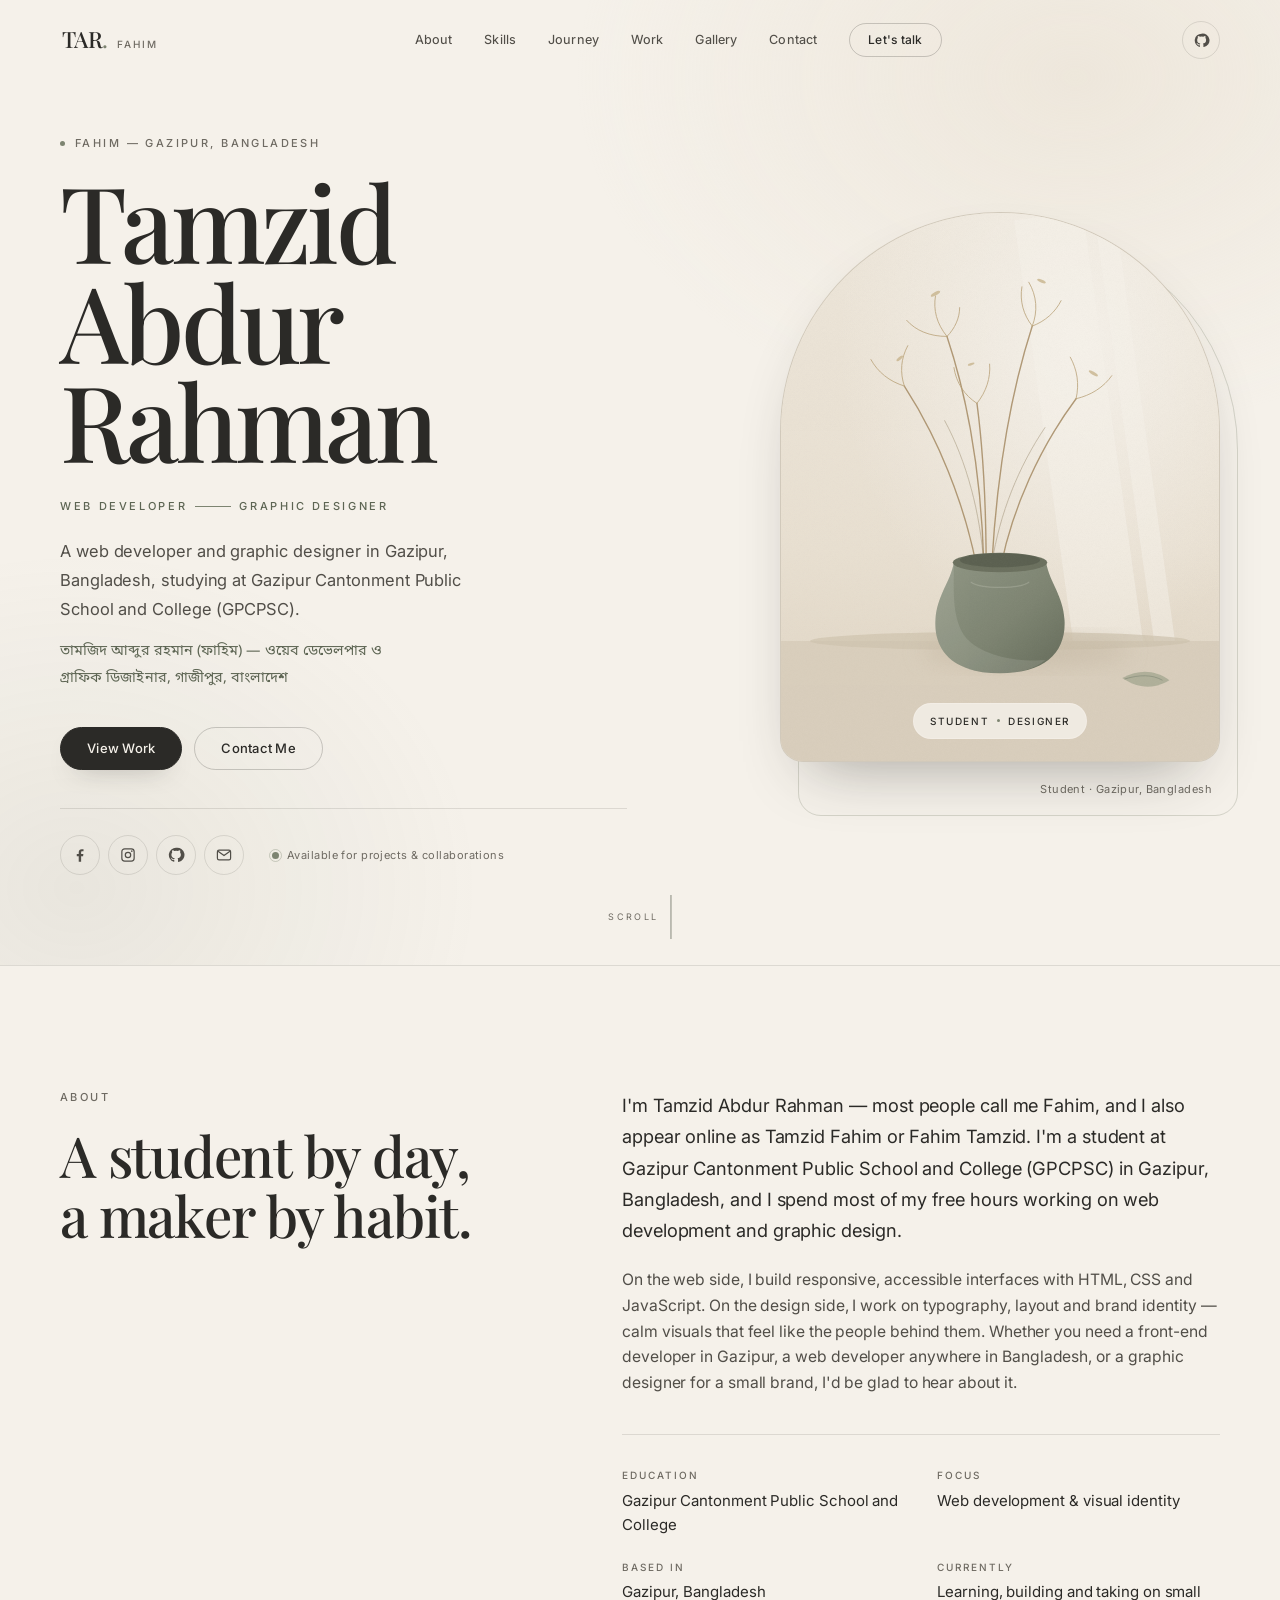
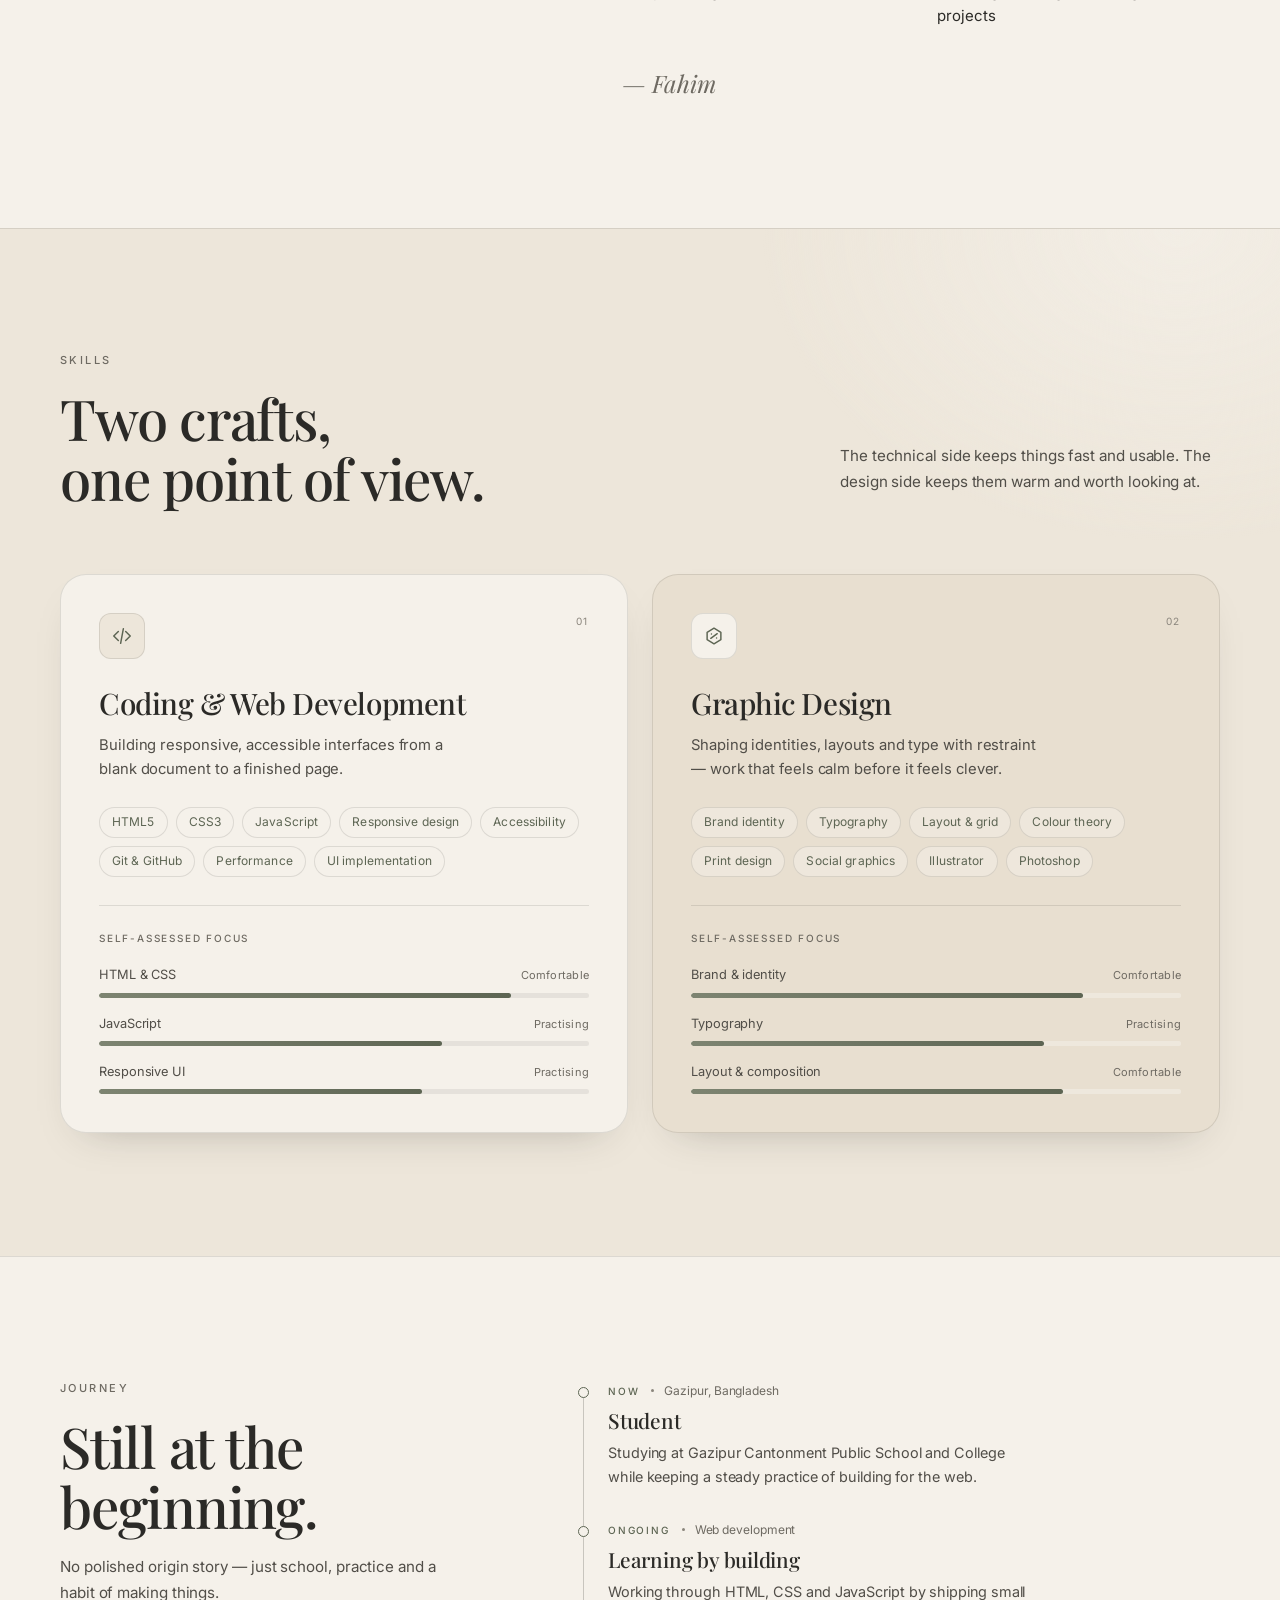
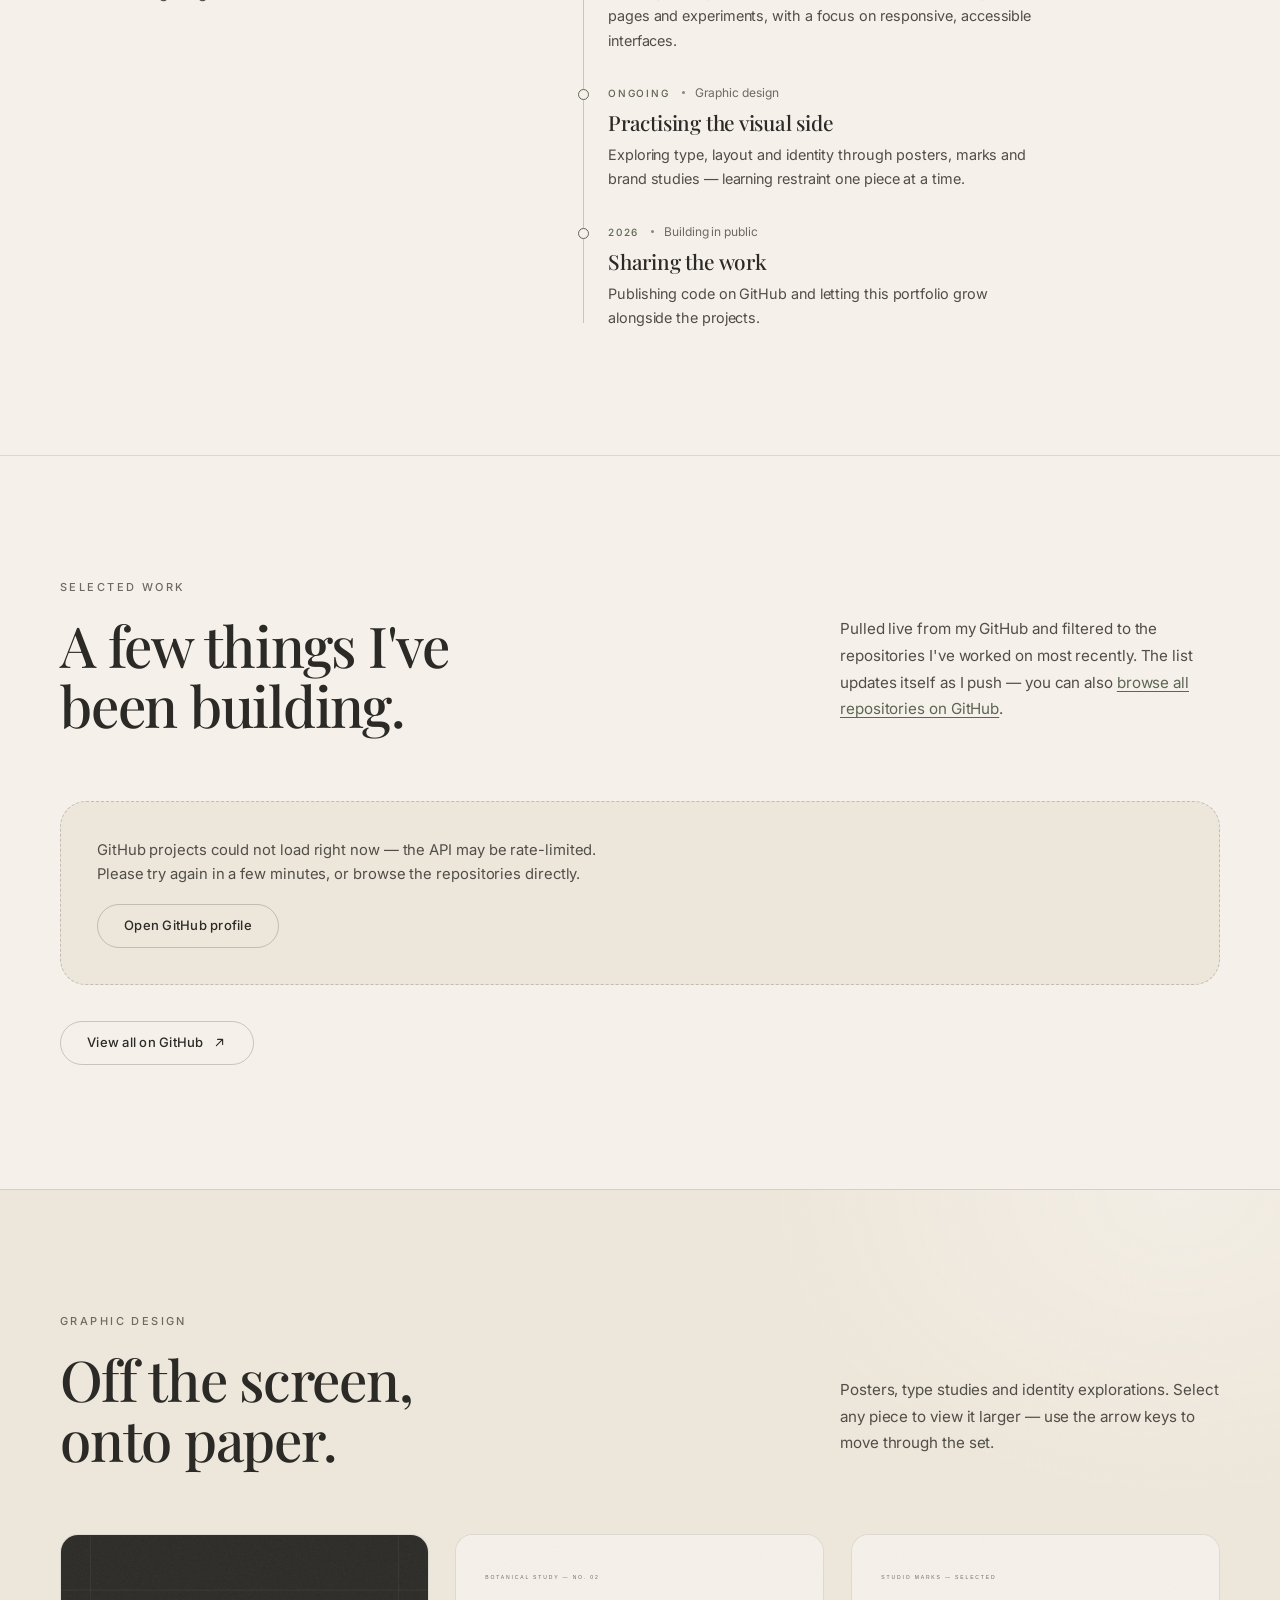
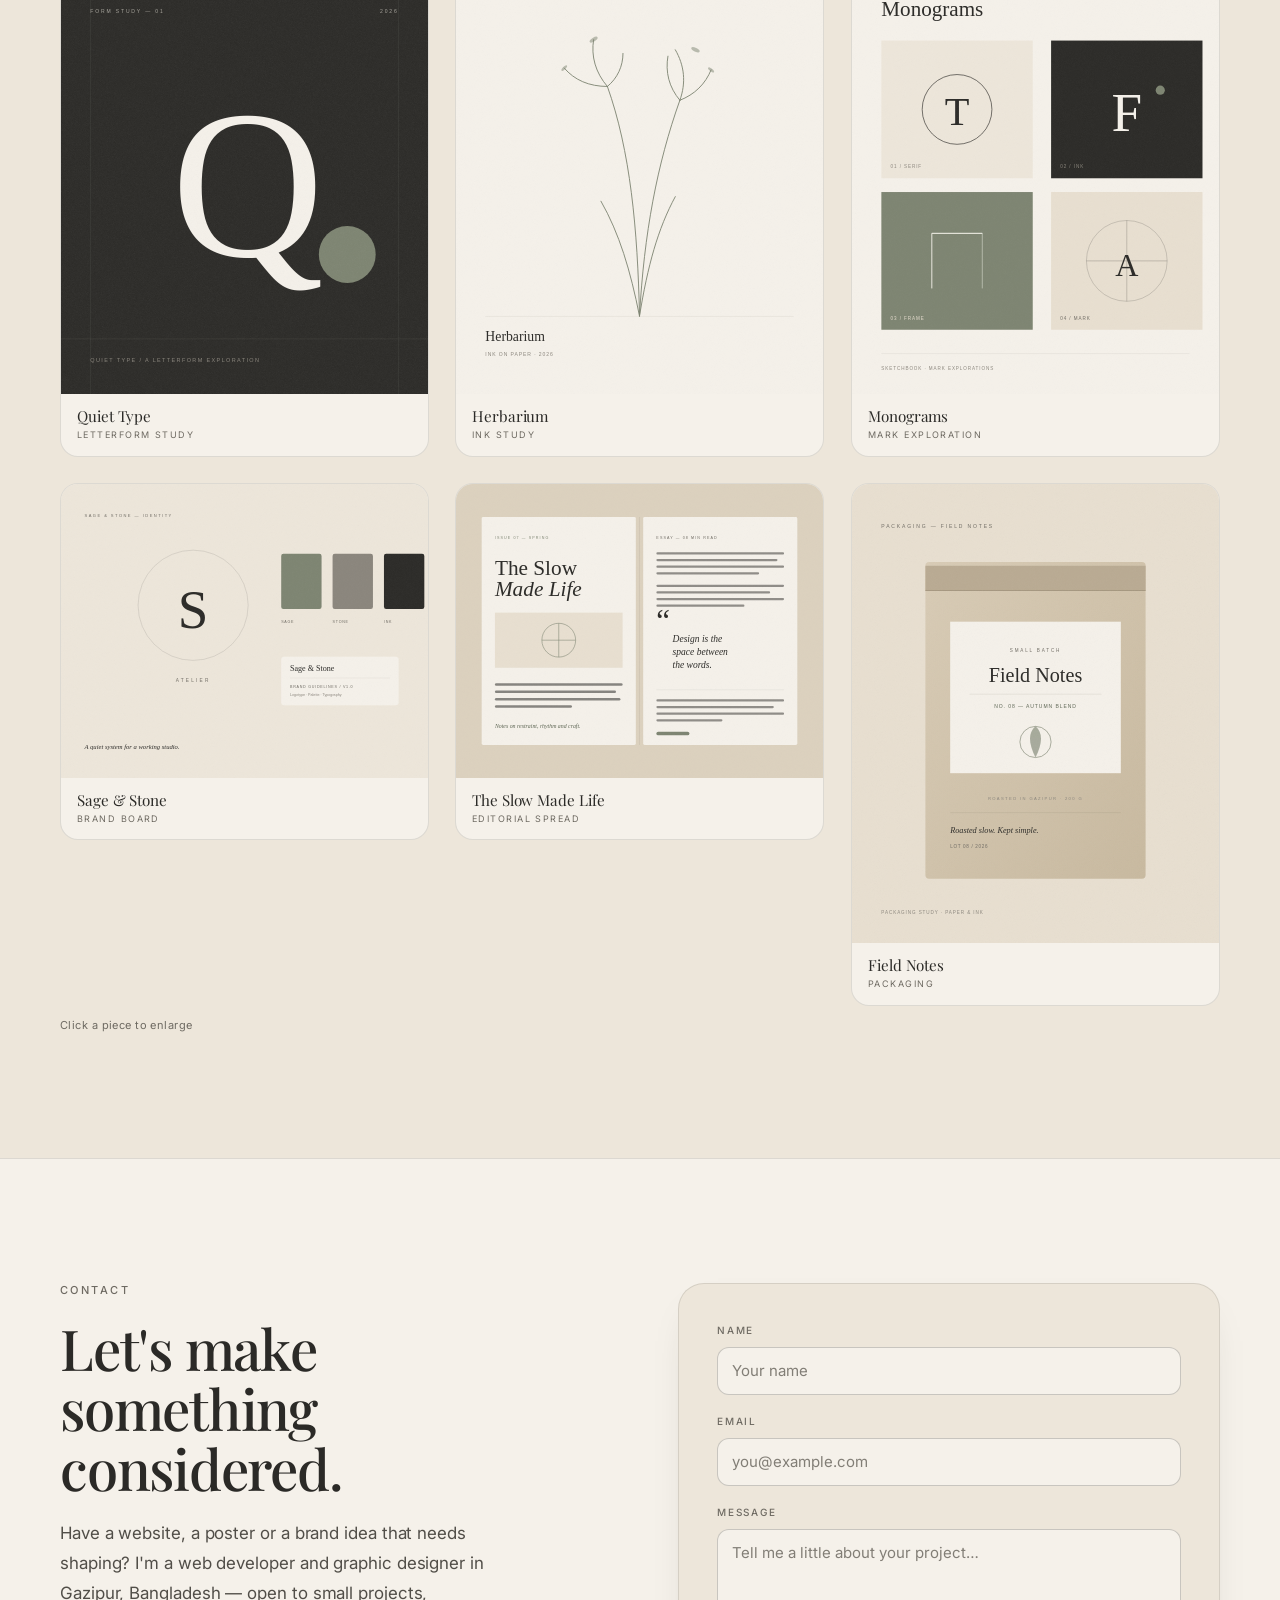
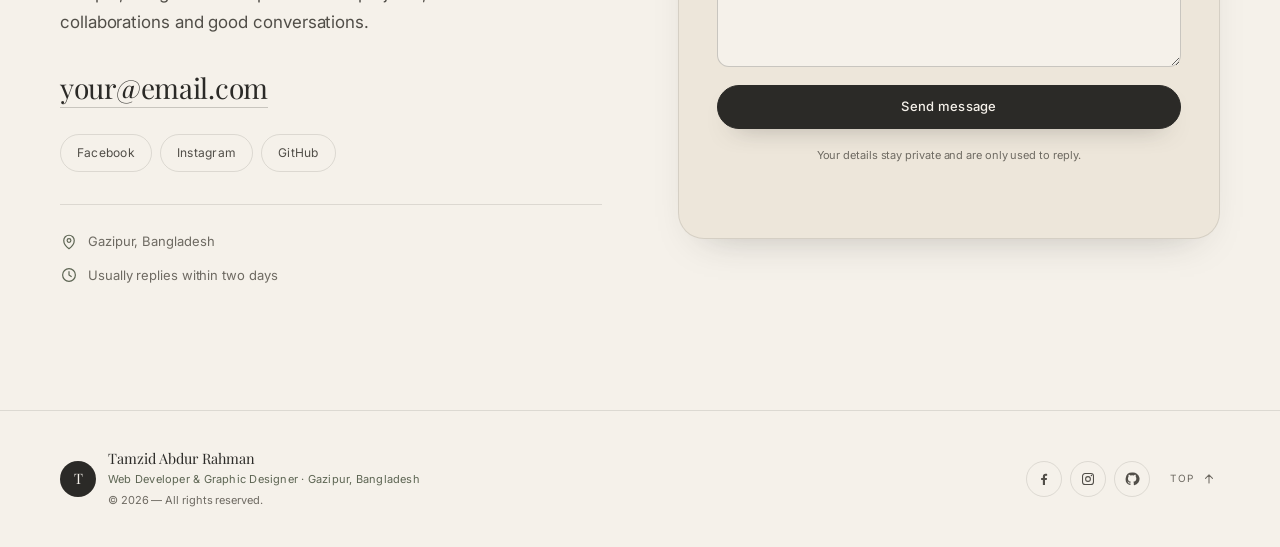
==== index.html @ 7b635c93 "Add cache-busting version to CSS and JS" ====
<!DOCTYPE html>
<html lang="en">
<head>
  <meta charset="utf-8">
  <meta name="viewport" content="width=device-width, initial-scale=1">
  <title>Tamzid Abdur Rahman (Fahim) | Web Developer &amp; Graphic Designer</title>
  <meta name="description" content="Tamzid Abdur Rahman (Fahim) is a web developer and graphic designer in Gazipur, Bangladesh, and a student at Gazipur Cantonment Public School and College.">
  <meta name="author" content="Tamzid Abdur Rahman">
  <meta name="robots" content="index, follow, max-image-preview:large, max-snippet:-1, max-video-preview:-1">
  <meta name="theme-color" content="#F5F1EA">
  <link rel="canonical" href="https://tamzidabdurrahman.me/">

  <!-- Open Graph -->
  <meta property="og:type" content="website">
  <meta property="og:site_name" content="Tamzid Abdur Rahman">
  <meta property="og:title" content="Tamzid Abdur Rahman (Fahim) | Web Developer &amp; Graphic Designer">
  <meta property="og:description" content="Web developer and graphic designer in Gazipur, Bangladesh. Student at Gazipur Cantonment Public School and College (GPCPSC).">
  <meta property="og:url" content="https://tamzidabdurrahman.me/">
  <meta property="og:locale" content="en_US">
  <meta property="og:locale:alternate" content="bn_BD">
  <meta property="og:image" content="https://tamzidabdurrahman.me/assets/og-image.png">
  <meta property="og:image:type" content="image/png">
  <meta property="og:image:width" content="1200">
  <meta property="og:image:height" content="630">
  <meta property="og:image:alt" content="Tamzid Abdur Rahman — Web Developer and Graphic Designer, Gazipur, Bangladesh">

  <!-- Twitter -->
  <meta name="twitter:card" content="summary_large_image">
  <meta name="twitter:title" content="Tamzid Abdur Rahman (Fahim) | Web Developer &amp; Graphic Designer">
  <meta name="twitter:description" content="Web developer and graphic designer in Gazipur, Bangladesh. Student at Gazipur Cantonment Public School and College (GPCPSC).">
  <meta name="twitter:image" content="https://tamzidabdurrahman.me/assets/og-image.png">
  <meta name="twitter:image:alt" content="Tamzid Abdur Rahman — Web Developer and Graphic Designer, Gazipur, Bangladesh">

  <link rel="icon" href="assets/favicon.svg" type="image/svg+xml">
  <link rel="apple-touch-icon" href="assets/favicon.svg">

  <link rel="preconnect" href="https://fonts.googleapis.com">
  <link rel="preconnect" href="https://fonts.gstatic.com" crossorigin>
  <link href="https://fonts.googleapis.com/css2?family=Inter:wght@300;400;500;600&family=Noto+Sans+Bengali:wght@400;500&family=Playfair+Display:ital,wght@0,400;0,500;0,600;1,400&display=swap" rel="stylesheet">

  <link rel="stylesheet" href="css/style.css?v=202610311119">

  <script type="application/ld+json">
  {
    "@context": "https://schema.org",
    "@type": "Person",
    "@id": "https://tamzidabdurrahman.me/#person",
    "name": "Tamzid Abdur Rahman",
    "alternateName": ["Fahim", "Tamzid Fahim", "Fahim Tamzid", "তামজিদ আব্দুর রহমান"],
    "url": "https://tamzidabdurrahman.me/",
    "image": "https://tamzidabdurrahman.me/assets/og-image.png",
    "jobTitle": "Web Developer & Graphic Designer",
    "description": "Web developer and graphic designer in Gazipur, Bangladesh, and a student at Gazipur Cantonment Public School and College (GPCPSC).",
    "knowsAbout": ["Web Development", "HTML", "CSS", "JavaScript", "Graphic Design", "Responsive Design", "Typography", "Brand Identity"],
    "knowsLanguage": ["en", "bn"],
    "affiliation": {
      "@type": "EducationalOrganization",
      "name": "Gazipur Cantonment Public School and College",
      "alternateName": "GPCPSC",
      "address": {
        "@type": "PostalAddress",
        "addressLocality": "Gazipur",
        "addressCountry": "BD"
      }
    },
    "address": {
      "@type": "PostalAddress",
      "addressLocality": "Gazipur",
      "addressRegion": "Dhaka",
      "addressCountry": "BD"
    },
    "sameAs": [
      "https://github.com/fahim5536",
      "https://facebook.com/YOUR_USERNAME",
      "https://instagram.com/YOUR_USERNAME"
    ]
  }
  </script>

  <script type="application/ld+json">
  {
    "@context": "https://schema.org",
    "@type": "WebSite",
    "@id": "https://tamzidabdurrahman.me/#website",
    "url": "https://tamzidabdurrahman.me/",
    "name": "Tamzid Abdur Rahman — Portfolio",
    "alternateName": ["Tamzid Fahim", "Fahim Tamzid"],
    "description": "Portfolio of Tamzid Abdur Rahman (Fahim), a web developer and graphic designer in Gazipur, Bangladesh.",
    "inLanguage": "en",
    "publisher": {
      "@id": "https://tamzidabdurrahman.me/#person"
    }
  }
  </script>
</head>
<body>
  <a class="skip-link" href="#main">Skip to content</a>

  <header class="site-header" id="site-header">
    <div class="container navbar">
      <a class="brand" href="#home" aria-label="TAR. FAHIM — Tamzid Abdur Rahman, back to top">
        <span class="brand-mark">TAR<span class="brand-dot" aria-hidden="true">.</span></span>
        <span class="brand-name">Fahim</span>
      </a>

      <nav class="nav-desktop" aria-label="Primary">
        <a href="#about">About</a>
        <a href="#skills">Skills</a>
        <a href="#journey">Journey</a>
        <a href="#work">Work</a>
        <a href="#gallery">Gallery</a>
        <a href="#contact">Contact</a>
        <a class="btn btn-sm btn-outline nav-cta" href="#contact">Let's talk</a>
      </nav>

      <div class="nav-actions">
        <a class="nav-github" href="https://github.com/fahim5536" target="_blank" rel="noopener noreferrer" aria-label="GitHub — fahim5536">
          <svg viewBox="0 0 24 24" width="17" height="17" aria-hidden="true" focusable="false"><path fill="currentColor" d="M12 2.4a9.6 9.6 0 0 0-3 18.7c.5.1.7-.2.7-.5v-1.9c-2.7.6-3.3-1.1-3.3-1.1-.4-1.1-1.1-1.4-1.1-1.4-.9-.6.1-.6.1-.6 1 .1 1.5 1 1.5 1 .9 1.5 2.3 1.1 2.9.8.1-.6.3-1.1.6-1.3-2.2-.3-4.5-1.1-4.5-4.9 0-1.1.4-2 1-2.7-.1-.3-.4-1.3.1-2.7 0 0 .8-.3 2.7 1a9.3 9.3 0 0 1 5 0c1.9-1.3 2.7-1 2.7-1 .5 1.4.2 2.4.1 2.7.6.7 1 1.6 1 2.7 0 3.8-2.3 4.6-4.5 4.9.3.3.7 1 .7 1.9v2.8c0 .3.2.6.7.5A9.6 9.6 0 0 0 12 2.4Z"/></svg>
        </a>

        <button class="nav-toggle" type="button" aria-expanded="false" aria-controls="mobile-menu" aria-label="Open menu">
          <span class="nav-toggle-bar" aria-hidden="true"></span>
          <span class="nav-toggle-bar" aria-hidden="true"></span>
          <span class="nav-toggle-bar" aria-hidden="true"></span>
        </button>
      </div>
    </div>

    <div class="mobile-menu" id="mobile-menu" hidden>
      <nav class="container" aria-label="Mobile">
        <a href="#about"><span>01</span>About</a>
        <a href="#skills"><span>02</span>Skills</a>
        <a href="#journey"><span>03</span>Journey</a>
        <a href="#work"><span>04</span>Work</a>
        <a href="#gallery"><span>05</span>Gallery</a>
        <a href="#contact"><span>06</span>Contact</a>
        <a class="btn btn-primary" href="#contact">Start a conversation</a>
      </nav>
    </div>
  </header>

  <main id="main">
    <!-- 1. Hero -->
    <section class="hero" id="home" aria-labelledby="hero-title">
      <div class="container hero-grid">
        <div class="hero-copy" data-reveal>
          <p class="eyebrow"><span class="dot" aria-hidden="true"></span>Fahim — Gazipur, Bangladesh</p>
          <h1 id="hero-title" class="hero-title">
            <span>Tamzid</span>
            <span>Abdur</span>
            <span>Rahman</span>
          </h1>
          <p class="hero-role">Web Developer <span class="rule" aria-hidden="true"></span> Graphic Designer</p>
          <p class="hero-lede">
            A web developer and graphic designer in Gazipur, Bangladesh, studying at
            Gazipur Cantonment Public School and College (GPCPSC).
          </p>
          <p class="bilingual-line" lang="bn">তামজিদ আব্দুর রহমান (ফাহিম) — ওয়েব ডেভেলপার ও গ্রাফিক ডিজাইনার, গাজীপুর, বাংলাদেশ</p>
          <div class="hero-actions">
            <a class="btn btn-primary" href="#work">View Work</a>
            <a class="btn btn-outline" href="#contact">Contact Me</a>
          </div>
          <div class="hero-meta">
            <div class="socials" aria-label="Social links">
              <!-- TODO: replace the Facebook and Instagram placeholders below -->
              <a href="https://facebook.com/YOUR_USERNAME" target="_blank" rel="noopener noreferrer" aria-label="Facebook">
                <svg viewBox="0 0 24 24" width="18" height="18" aria-hidden="true" focusable="false"><path fill="currentColor" d="M13.5 21v-7.5h2.6l.4-3h-3V8.6c0-.9.3-1.5 1.6-1.5H16.7V4.4c-.3 0-1.3-.1-2.4-.1-2.4 0-4 1.5-4 4.1v2.1H7.7v3h2.6V21h3.2Z"/></svg>
              </a>
              <a href="https://instagram.com/YOUR_USERNAME" target="_blank" rel="noopener noreferrer" aria-label="Instagram">
                <svg viewBox="0 0 24 24" width="18" height="18" aria-hidden="true" focusable="false"><path fill="none" stroke="currentColor" stroke-width="1.6" d="M7.6 3.8h8.8a3.8 3.8 0 0 1 3.8 3.8v8.8a3.8 3.8 0 0 1-3.8 3.8H7.6a3.8 3.8 0 0 1-3.8-3.8V7.6a3.8 3.8 0 0 1 3.8-3.8Z"/><circle cx="12" cy="12" r="3.6" fill="none" stroke="currentColor" stroke-width="1.6"/><circle cx="17.1" cy="6.9" r="1.1" fill="currentColor"/></svg>
              </a>
              <a href="https://github.com/fahim5536" target="_blank" rel="noopener noreferrer" aria-label="GitHub">
                <svg viewBox="0 0 24 24" width="18" height="18" aria-hidden="true" focusable="false"><path fill="currentColor" d="M12 2.4a9.6 9.6 0 0 0-3 18.7c.5.1.7-.2.7-.5v-1.9c-2.7.6-3.3-1.1-3.3-1.1-.4-1.1-1.1-1.4-1.1-1.4-.9-.6.1-.6.1-.6 1 .1 1.5 1 1.5 1 .9 1.5 2.3 1.1 2.9.8.1-.6.3-1.1.6-1.3-2.2-.3-4.5-1.1-4.5-4.9 0-1.1.4-2 1-2.7-.1-.3-.4-1.3.1-2.7 0 0 .8-.3 2.7 1a9.3 9.3 0 0 1 5 0c1.9-1.3 2.7-1 2.7-1 .5 1.4.2 2.4.1 2.7.6.7 1 1.6 1 2.7 0 3.8-2.3 4.6-4.5 4.9.3.3.7 1 .7 1.9v2.8c0 .3.2.6.7.5A9.6 9.6 0 0 0 12 2.4Z"/></svg>
              </a>
              <!-- TODO: replace with your email address -->
              <a href="mailto:your@email.com" aria-label="Email">
                <svg viewBox="0 0 24 24" width="18" height="18" aria-hidden="true" focusable="false"><rect x="3.2" y="5.5" width="17.6" height="13" rx="2.2" fill="none" stroke="currentColor" stroke-width="1.6"/><path d="m4.5 7.4 7.5 5.4 7.5-5.4" fill="none" stroke="currentColor" stroke-width="1.6" stroke-linecap="round"/></svg>
              </a>
            </div>
            <p class="availability"><span class="status-dot" aria-hidden="true"></span>Available for projects &amp; collaborations</p>
          </div>
        </div>

        <div class="hero-visual" data-reveal data-delay="120">
          <figure class="portrait-frame">
            <img src="assets/portrait.svg" width="760" height="950" alt="Placeholder artwork — dried grasses in a sage vase under warm afternoon light" fetchpriority="high" decoding="async">
            <figcaption class="portrait-caption">
              <span>Student</span>
              <span class="caption-dot" aria-hidden="true"></span>
              <span>Designer</span>
            </figcaption>
          </figure>
          <p class="hero-note">Student · Gazipur, Bangladesh</p>
        </div>
      </div>

      <a class="scroll-cue" href="#about" aria-label="Scroll to about section">
        <span>Scroll</span>
        <span class="scroll-line" aria-hidden="true"></span>
      </a>
    </section>

    <!-- 2. About -->
    <section class="section" id="about" aria-labelledby="about-title">
      <div class="container about-grid">
        <div class="section-head" data-reveal>
          <p class="eyebrow">About</p>
          <h2 id="about-title" class="section-title">A student by day,<br>a maker by habit.</h2>
        </div>

        <div class="about-body" data-reveal data-delay="80">
          <p class="lede">
            I'm Tamzid Abdur Rahman — most people call me Fahim, and I also appear online as
            Tamzid Fahim or Fahim Tamzid. I'm a student at Gazipur Cantonment Public School
            and College (GPCPSC) in Gazipur, Bangladesh, and I spend most of my free hours
            working on web development and graphic design.
          </p>
          <p>
            On the web side, I build responsive, accessible interfaces with HTML, CSS and
            JavaScript. On the design side, I work on typography, layout and brand identity
            — calm visuals that feel like the people behind them. Whether you need a
            front-end developer in Gazipur, a web developer anywhere in Bangladesh, or a
            graphic designer for a small brand, I'd be glad to hear about it.
          </p>

          <dl class="about-details">
            <div>
              <dt>Education</dt>
              <dd>Gazipur Cantonment Public School and College</dd>
            </div>
            <div>
              <dt>Focus</dt>
              <dd>Web development &amp; visual identity</dd>
            </div>
            <div>
              <dt>Based in</dt>
              <dd>Gazipur, Bangladesh</dd>
            </div>
            <div>
              <dt>Currently</dt>
              <dd>Learning, building and taking on small projects</dd>
            </div>
          </dl>

          <div class="signature">— Fahim</div>
        </div>
      </div>
    </section>

    <!-- 3. Skills -->
    <section class="section section-tinted" id="skills" aria-labelledby="skills-title">
      <div class="container">
        <div class="section-head section-head-row" data-reveal>
          <div>
            <p class="eyebrow">Skills</p>
            <h2 id="skills-title" class="section-title">Two crafts,<br>one point of view.</h2>
          </div>
          <p class="section-lede">
            The technical side keeps things fast and usable. The design side keeps them
            warm and worth looking at.
          </p>
        </div>

        <div class="skills-grid">
          <article class="skill-card" data-reveal>
            <div class="skill-card-top">
              <span class="skill-icon" aria-hidden="true">
                <svg viewBox="0 0 24 24" width="22" height="22" fill="none" stroke="currentColor" stroke-width="1.6" stroke-linecap="round" stroke-linejoin="round"><path d="m8 7-5 5 5 5M16 7l5 5-5 5M13.5 4l-3 16"/></svg>
              </span>
              <span class="skill-index" aria-hidden="true">01</span>
            </div>
            <h3>Coding &amp; Web Development</h3>
            <p>Building responsive, accessible interfaces from a blank document to a finished page.</p>
            <ul class="tags" aria-label="Coding skills">
              <li>HTML5</li>
              <li>CSS3</li>
              <li>JavaScript</li>
              <li>Responsive design</li>
              <li>Accessibility</li>
              <li>Git &amp; GitHub</li>
              <li>Performance</li>
              <li>UI implementation</li>
            </ul>

            <div class="skill-levels">
              <p class="skill-levels-label">Self-assessed focus</p>
              <div class="skill-level">
                <div class="skill-level-row"><span>HTML &amp; CSS</span><span>Comfortable</span></div>
                <div class="meter" aria-hidden="true"><span style="--level: 84%"></span></div>
              </div>
              <div class="skill-level">
                <div class="skill-level-row"><span>JavaScript</span><span>Practising</span></div>
                <div class="meter" aria-hidden="true"><span style="--level: 70%"></span></div>
              </div>
              <div class="skill-level">
                <div class="skill-level-row"><span>Responsive UI</span><span>Practising</span></div>
                <div class="meter" aria-hidden="true"><span style="--level: 66%"></span></div>
              </div>
            </div>
          </article>

          <article class="skill-card skill-card-alt" data-reveal data-delay="100">
            <div class="skill-card-top">
              <span class="skill-icon" aria-hidden="true">
                <svg viewBox="0 0 24 24" width="22" height="22" fill="none" stroke="currentColor" stroke-width="1.6" stroke-linecap="round" stroke-linejoin="round"><path d="M12 3.5 4.5 8v8L12 20.5 19.5 16V8L12 3.5Z"/><path d="m8.5 14.5 7-5M9.2 9.9h.01M14.8 14.1h.01"/></svg>
              </span>
              <span class="skill-index" aria-hidden="true">02</span>
            </div>
            <h3>Graphic Design</h3>
            <p>Shaping identities, layouts and type with restraint — work that feels calm before it feels clever.</p>
            <ul class="tags" aria-label="Design skills">
              <li>Brand identity</li>
              <li>Typography</li>
              <li>Layout &amp; grid</li>
              <li>Colour theory</li>
              <li>Print design</li>
              <li>Social graphics</li>
              <li>Illustrator</li>
              <li>Photoshop</li>
            </ul>

            <div class="skill-levels">
              <p class="skill-levels-label">Self-assessed focus</p>
              <div class="skill-level">
                <div class="skill-level-row"><span>Brand &amp; identity</span><span>Comfortable</span></div>
                <div class="meter" aria-hidden="true"><span style="--level: 80%"></span></div>
              </div>
              <div class="skill-level">
                <div class="skill-level-row"><span>Typography</span><span>Practising</span></div>
                <div class="meter" aria-hidden="true"><span style="--level: 72%"></span></div>
              </div>
              <div class="skill-level">
                <div class="skill-level-row"><span>Layout &amp; composition</span><span>Comfortable</span></div>
                <div class="meter" aria-hidden="true"><span style="--level: 76%"></span></div>
              </div>
            </div>
          </article>
        </div>
      </div>
    </section>

    <!-- 4. Journey -->
    <section class="section" id="journey" aria-labelledby="journey-title">
      <div class="container journey-grid">
        <div class="section-head journey-head" data-reveal>
          <p class="eyebrow">Journey</p>
          <h2 id="journey-title" class="section-title">Still at the<br>beginning.</h2>
          <p class="section-lede">
            No polished origin story — just school, practice and a habit of making things.
          </p>
        </div>

        <ol class="timeline">
          <li class="timeline-item" data-reveal>
            <span class="timeline-dot" aria-hidden="true"></span>
            <div class="timeline-meta">
              <span class="timeline-time">Now</span>
              <span class="timeline-place">Gazipur, Bangladesh</span>
            </div>
            <h3>Student</h3>
            <p>Studying at Gazipur Cantonment Public School and College while keeping a steady practice of building for the web.</p>
          </li>
          <li class="timeline-item" data-reveal data-delay="80">
            <span class="timeline-dot" aria-hidden="true"></span>
            <div class="timeline-meta">
              <span class="timeline-time">Ongoing</span>
              <span class="timeline-place">Web development</span>
            </div>
            <h3>Learning by building</h3>
            <p>Working through HTML, CSS and JavaScript by shipping small pages and experiments, with a focus on responsive, accessible interfaces.</p>
          </li>
          <li class="timeline-item" data-reveal data-delay="160">
            <span class="timeline-dot" aria-hidden="true"></span>
            <div class="timeline-meta">
              <span class="timeline-time">Ongoing</span>
              <span class="timeline-place">Graphic design</span>
            </div>
            <h3>Practising the visual side</h3>
            <p>Exploring type, layout and identity through posters, marks and brand studies — learning restraint one piece at a time.</p>
          </li>
          <li class="timeline-item" data-reveal data-delay="240">
            <span class="timeline-dot" aria-hidden="true"></span>
            <div class="timeline-meta">
              <span class="timeline-time">2026</span>
              <span class="timeline-place">Building in public</span>
            </div>
            <h3>Sharing the work</h3>
            <p>Publishing code on GitHub and letting this portfolio grow alongside the projects.</p>
          </li>
        </ol>
      </div>
    </section>

    <!-- 5. Projects -->
    <section class="section" id="work" aria-labelledby="work-title">
      <div class="container">
        <div class="section-head section-head-row" data-reveal>
          <div>
            <p class="eyebrow">Selected work</p>
            <h2 id="work-title" class="section-title">A few things I've<br>been building.</h2>
          </div>
          <p class="section-lede">
            Pulled live from my GitHub and filtered to the repositories I've worked on
            most recently. The list updates itself as I push — you can also
            <a href="https://github.com/fahim5536" target="_blank" rel="noopener noreferrer">browse all repositories on GitHub</a>.
          </p>
        </div>

        <div class="github-activity" id="github-activity" hidden>
          <div class="activity-head">
            <span class="activity-title">GitHub activity</span>
            <a class="activity-profile" href="https://github.com/fahim5536" target="_blank" rel="noopener noreferrer">@fahim5536</a>
          </div>
          <div class="activity-stats">
            <div class="activity-stat">
              <span>Public repos</span>
              <strong id="gh-repo-count">—</strong>
            </div>
            <div class="activity-stat">
              <span>Followers</span>
              <strong id="gh-followers">—</strong>
            </div>
            <div class="activity-stat activity-langs">
              <span>Top languages</span>
              <div class="activity-languages" id="gh-languages"></div>
            </div>
          </div>
        </div>

        <div class="projects-grid" id="projects-grid"></div>
        <p class="sr-only" id="projects-status" role="status" aria-live="polite"></p>

        <noscript>
          <div class="projects-fallback">
            <p>This section loads projects live from GitHub, so JavaScript is required. You can browse the repositories directly instead.</p>
            <a class="btn btn-outline" href="https://github.com/fahim5536" target="_blank" rel="noopener noreferrer">Open GitHub profile</a>
          </div>
        </noscript>

        <div class="projects-footer" data-reveal>
          <a class="btn btn-outline" href="https://github.com/fahim5536" target="_blank" rel="noopener noreferrer">
            View all on GitHub
            <svg viewBox="0 0 24 24" width="15" height="15" fill="none" stroke="currentColor" stroke-width="1.8" stroke-linecap="round" stroke-linejoin="round" aria-hidden="true"><path d="M7 17 17 7M9 7h8v8"/></svg>
          </a>
        </div>
      </div>
    </section>

    <!-- 6. Gallery -->
    <section class="section section-tinted" id="gallery" aria-labelledby="gallery-title">
      <div class="container">
        <div class="section-head section-head-row" data-reveal>
          <div>
            <p class="eyebrow">Graphic design</p>
            <h2 id="gallery-title" class="section-title">Off the screen,<br>onto paper.</h2>
          </div>
          <p class="section-lede">
            Posters, type studies and identity explorations. Select any piece to view it
            larger — use the arrow keys to move through the set.
          </p>
        </div>

        <div class="gallery" data-gallery>
          <!-- Replace these images and captions with your own design work -->
          <figure class="gallery-item" data-reveal>
            <button class="gallery-trigger" type="button" data-gallery-item data-caption="Quiet Type — letterform study, 2026" aria-label="View Quiet Type, letterform study">
              <img src="assets/gallery-01.svg" width="800" height="1000" alt="Dark poster with a large cream letter Q and a sage circle" loading="lazy" decoding="async">
            </button>
            <figcaption>Quiet Type <span>Letterform study</span></figcaption>
          </figure>

          <figure class="gallery-item" data-reveal data-delay="60">
            <button class="gallery-trigger" type="button" data-gallery-item data-caption="Sage &amp; Stone — brand board, 2026" aria-label="View Sage and Stone, brand board">
              <img src="assets/gallery-02.svg" width="1000" height="800" alt="Brand board with colour swatches and a circular S monogram" loading="lazy" decoding="async">
            </button>
            <figcaption>Sage &amp; Stone <span>Brand board</span></figcaption>
          </figure>

          <figure class="gallery-item" data-reveal data-delay="120">
            <button class="gallery-trigger" type="button" data-gallery-item data-caption="Herbarium — ink study, 2026" aria-label="View Herbarium, ink study">
              <img src="assets/gallery-03.svg" width="800" height="1000" alt="Cream poster with delicate sage line drawings of grasses" loading="lazy" decoding="async">
            </button>
            <figcaption>Herbarium <span>Ink study</span></figcaption>
          </figure>

          <figure class="gallery-item" data-reveal>
            <button class="gallery-trigger" type="button" data-gallery-item data-caption="The Slow Made Life — editorial spread, 2025" aria-label="View The Slow Made Life, editorial spread">
              <img src="assets/gallery-04.svg" width="1000" height="800" alt="Open magazine spread with a large serif headline and text columns" loading="lazy" decoding="async">
            </button>
            <figcaption>The Slow Made Life <span>Editorial spread</span></figcaption>
          </figure>

          <figure class="gallery-item" data-reveal data-delay="60">
            <button class="gallery-trigger" type="button" data-gallery-item data-caption="Monograms — mark exploration, 2025" aria-label="View Monograms, mark exploration">
              <img src="assets/gallery-05.svg" width="800" height="1000" alt="Grid of four geometric monogram marks in ink and sage" loading="lazy" decoding="async">
            </button>
            <figcaption>Monograms <span>Mark exploration</span></figcaption>
          </figure>

          <figure class="gallery-item" data-reveal data-delay="120">
            <button class="gallery-trigger" type="button" data-gallery-item data-caption="Field Notes — packaging, 2025" aria-label="View Field Notes, packaging">
              <img src="assets/gallery-06.svg" width="800" height="1000" alt="Sand-coloured coffee packet with a cream label and serif wordmark" loading="lazy" decoding="async">
            </button>
            <figcaption>Field Notes <span>Packaging</span></figcaption>
          </figure>
        </div>

        <p class="gallery-hint" data-reveal>Click a piece to enlarge</p>
      </div>
    </section>

    <!-- 7. Contact -->
    <section class="section" id="contact" aria-labelledby="contact-title">
      <div class="container contact-grid">
        <div class="contact-copy" data-reveal>
          <p class="eyebrow">Contact</p>
          <h2 id="contact-title" class="section-title">Let's make<br>something considered.</h2>
          <p class="lede">
            Have a website, a poster or a brand idea that needs shaping? I'm a web developer
            and graphic designer in Gazipur, Bangladesh — open to small projects,
            collaborations and good conversations.
          </p>

          <!-- TODO: replace with your email address -->
          <p class="contact-mail">
            <a href="mailto:your@email.com">your@email.com</a>
          </p>

          <!-- TODO: replace the Facebook and Instagram placeholders below -->
          <div class="socials socials-pills" aria-label="Social links">
            <a href="https://facebook.com/YOUR_USERNAME" target="_blank" rel="noopener noreferrer">Facebook</a>
            <a href="https://instagram.com/YOUR_USERNAME" target="_blank" rel="noopener noreferrer">Instagram</a>
            <a href="https://github.com/fahim5536" target="_blank" rel="noopener noreferrer">GitHub</a>
          </div>

          <ul class="contact-facts">
            <li>
              <svg viewBox="0 0 24 24" width="18" height="18" fill="none" stroke="currentColor" stroke-width="1.6" stroke-linecap="round" stroke-linejoin="round" aria-hidden="true"><path d="M12 21s7-5.1 7-11a7 7 0 1 0-14 0c0 5.9 7 11 7 11Z"/><circle cx="12" cy="10" r="2.5"/></svg>
              Gazipur, Bangladesh
            </li>
            <li>
              <svg viewBox="0 0 24 24" width="18" height="18" fill="none" stroke="currentColor" stroke-width="1.6" stroke-linecap="round" stroke-linejoin="round" aria-hidden="true"><circle cx="12" cy="12" r="8.5"/><path d="M12 7.5V12l3 2"/></svg>
              Usually replies within two days
            </li>
          </ul>
        </div>

        <div class="contact-card" data-reveal data-delay="100">
          <!--
            FORMSPREE SETUP
            1. Create a form at https://formspree.io (free tier is fine).
            2. Replace YOUR_FORM_ID below with the ID from your form's endpoint.
            3. The form works without JavaScript too — Formspree will redirect after submit.
          -->
          <form id="contact-form" class="contact-form" action="https://formspree.io/f/YOUR_FORM_ID" method="POST">
            <input type="hidden" name="_subject" value="New message from tamzidabdurrahman.me">
            <input type="text" name="_gotcha" class="hp-field" tabindex="-1" autocomplete="off" aria-hidden="true">

            <div class="field">
              <label for="name">Name</label>
              <input id="name" name="name" type="text" autocomplete="name" placeholder="Your name" required>
            </div>

            <div class="field">
              <label for="email">Email</label>
              <input id="email" name="email" type="email" autocomplete="email" placeholder="you@example.com" required>
            </div>

            <div class="field">
              <label for="message">Message</label>
              <textarea id="message" name="message" rows="5" placeholder="Tell me a little about your project…" required></textarea>
            </div>

            <button class="btn btn-primary btn-block" type="submit">
              <span class="btn-label">Send message</span>
              <span class="btn-spinner" aria-hidden="true"></span>
            </button>

            <p class="form-note">Your details stay private and are only used to reply.</p>
            <p class="form-status" id="form-status" role="status" aria-live="polite"></p>
          </form>
        </div>
      </div>
    </section>
  </main>

  <footer class="site-footer">
    <div class="container footer-grid">
      <div class="footer-brand">
        <span class="footer-mark" aria-hidden="true">T</span>
        <div>
          <p class="footer-name">Tamzid Abdur Rahman</p>
          <p class="footer-role">Web Developer &amp; Graphic Designer · Gazipur, Bangladesh</p>
          <p class="footer-year">© <span id="year">2026</span> — All rights reserved.</p>
        </div>
      </div>

      <div class="footer-socials" aria-label="Social links" data-placeholder-socials>
        <!-- TODO: replace the Facebook and Instagram placeholders below -->
        <a href="https://facebook.com/YOUR_USERNAME" target="_blank" rel="noopener noreferrer" aria-label="Facebook">
          <svg viewBox="0 0 24 24" width="16" height="16" aria-hidden="true" focusable="false"><path fill="currentColor" d="M13.5 21v-7.5h2.6l.4-3h-3V8.6c0-.9.3-1.5 1.6-1.5H16.7V4.4c-.3 0-1.3-.1-2.4-.1-2.4 0-4 1.5-4 4.1v2.1H7.7v3h2.6V21h3.2Z"/></svg>
        </a>
        <a href="https://instagram.com/YOUR_USERNAME" target="_blank" rel="noopener noreferrer" aria-label="Instagram">
          <svg viewBox="0 0 24 24" width="16" height="16" aria-hidden="true" focusable="false"><path fill="none" stroke="currentColor" stroke-width="1.6" d="M7.6 3.8h8.8a3.8 3.8 0 0 1 3.8 3.8v8.8a3.8 3.8 0 0 1-3.8 3.8H7.6a3.8 3.8 0 0 1-3.8-3.8V7.6a3.8 3.8 0 0 1 3.8-3.8Z"/><circle cx="12" cy="12" r="3.6" fill="none" stroke="currentColor" stroke-width="1.6"/><circle cx="17.1" cy="6.9" r="1.1" fill="currentColor"/></svg>
        </a>
        <a href="https://github.com/fahim5536" target="_blank" rel="noopener noreferrer" aria-label="GitHub">
          <svg viewBox="0 0 24 24" width="16" height="16" aria-hidden="true" focusable="false"><path fill="currentColor" d="M12 2.4a9.6 9.6 0 0 0-3 18.7c.5.1.7-.2.7-.5v-1.9c-2.7.6-3.3-1.1-3.3-1.1-.4-1.1-1.1-1.4-1.1-1.4-.9-.6.1-.6.1-.6 1 .1 1.5 1 1.5 1 .9 1.5 2.3 1.1 2.9.8.1-.6.3-1.1.6-1.3-2.2-.3-4.5-1.1-4.5-4.9 0-1.1.4-2 1-2.7-.1-.3-.4-1.3.1-2.7 0 0 .8-.3 2.7 1a9.3 9.3 0 0 1 5 0c1.9-1.3 2.7-1 2.7-1 .5 1.4.2 2.4.1 2.7.6.7 1 1.6 1 2.7 0 3.8-2.3 4.6-4.5 4.9.3.3.7 1 .7 1.9v2.8c0 .3.2.6.7.5A9.6 9.6 0 0 0 12 2.4Z"/></svg>
        </a>
        <a href="#home" class="footer-top">Top
          <svg viewBox="0 0 24 24" width="14" height="14" fill="none" stroke="currentColor" stroke-width="1.8" stroke-linecap="round" stroke-linejoin="round" aria-hidden="true"><path d="M12 19V5M6 11l6-6 6 6"/></svg>
        </a>
      </div>
    </div>
  </footer>

  <!-- Lightbox -->
  <div class="lightbox" id="lightbox" role="dialog" aria-modal="true" aria-label="Design gallery viewer" hidden>
    <div class="lightbox-backdrop" data-lightbox-close></div>
    <div class="lightbox-panel">
      <button class="lightbox-close" type="button" data-lightbox-close aria-label="Close gallery viewer">
        <svg viewBox="0 0 24 24" width="20" height="20" fill="none" stroke="currentColor" stroke-width="1.6" stroke-linecap="round" aria-hidden="true"><path d="M6 6l12 12M18 6 6 18"/></svg>
      </button>
      <button class="lightbox-nav lightbox-prev" type="button" data-lightbox-prev aria-label="Previous piece">
        <svg viewBox="0 0 24 24" width="22" height="22" fill="none" stroke="currentColor" stroke-width="1.5" stroke-linecap="round" stroke-linejoin="round" aria-hidden="true"><path d="M15 6l-6 6 6 6"/></svg>
      </button>
      <figure class="lightbox-figure">
        <img id="lightbox-image" class="lightbox-image" src="assets/gallery-01.svg" alt="" width="800" height="1000">
        <figcaption class="lightbox-caption">
          <span id="lightbox-caption">Quiet Type — letterform study, 2026</span>
          <span class="lightbox-counter" id="lightbox-counter">1 / 6</span>
        </figcaption>
      </figure>
      <button class="lightbox-nav lightbox-next" type="button" data-lightbox-next aria-label="Next piece">
        <svg viewBox="0 0 24 24" width="22" height="22" fill="none" stroke="currentColor" stroke-width="1.5" stroke-linecap="round" stroke-linejoin="round" aria-hidden="true"><path d="M9 6l6 6-6 6"/></svg>
      </button>
    </div>
  </div>

  <script src="js/main.js?v=202610311119" defer></script>
  <script src="js/protect.js?v=202610311119" defer></script>
</body>
</html>
---- css/style.css ----
/* ==========================================================================
   Tamzid Abdur Rahman — portfolio styles
   Palette, type, layout and motion. Mobile-first, reduced-motion aware.
   ========================================================================== */

:root {
  --bg: #F5F1EA;
  --surface: #EDE6DA;
  --sand: #E8DFD0;
  --stone: #8A857C;
  --sage: #7D8471;
  --text: #2B2A27;

  /* Derived tones for AA-level contrast on the warm background */
  --stone-deep: #6E6A62;
  --sage-deep: #5D6553;
  --text-soft: #514E48;
  --line: rgba(43, 42, 39, 0.12);
  --line-strong: rgba(43, 42, 39, 0.22);

  --serif: "Playfair Display", "Iowan Old Style", Georgia, "Times New Roman", serif;
  --sans: "Inter", -apple-system, BlinkMacSystemFont, "Segoe UI", Roboto, Helvetica, Arial, sans-serif;

  --container: 1160px;
  --gutter: 24px;

  --radius-sm: 12px;
  --radius-md: 18px;
  --radius-lg: 26px;

  --shadow-soft: 0 18px 40px -26px rgba(43, 42, 39, 0.35);
  --shadow-lift: 0 30px 64px -30px rgba(43, 42, 39, 0.42);

  --ease: cubic-bezier(0.22, 0.61, 0.36, 1);
  --header-height: 72px;
}

*,
*::before,
*::after {
  box-sizing: border-box;
}

html {
  scroll-behavior: smooth;
  -webkit-text-size-adjust: 100%;
}

body {
  margin: 0;
  background: var(--bg);
  color: var(--text);
  font-family: var(--sans);
  font-size: 16px;
  line-height: 1.65;
  font-weight: 400;
  letter-spacing: -0.005em;
  -webkit-font-smoothing: antialiased;
  -moz-osx-font-smoothing: grayscale;
  overflow-x: hidden;
}

body.menu-open {
  overflow: hidden;
}

img,
svg {
  display: block;
  max-width: 100%;
}

img {
  height: auto;
  -webkit-user-drag: none;
}

h1, h2, h3, h4, p, figure, dl, dd {
  margin: 0;
}

ul, ol {
  margin: 0;
  padding: 0;
  list-style: none;
}

a {
  color: inherit;
  text-decoration: none;
}

button {
  font: inherit;
  color: inherit;
}

::selection {
  background: var(--sage);
  color: var(--bg);
}

:focus-visible {
  outline: 2px solid var(--sage-deep);
  outline-offset: 3px;
  border-radius: 4px;
}

[hidden] {
  display: none !important;
}

.sr-only {
  position: absolute;
  width: 1px;
  height: 1px;
  padding: 0;
  margin: -1px;
  overflow: hidden;
  clip: rect(0 0 0 0);
  clip-path: inset(50%);
  white-space: nowrap;
  border: 0;
}

.container {
  width: min(var(--container), calc(100% - var(--gutter) * 2));
  margin-inline: auto;
}

/* --------------------------------------------------------------------------
   Shared type and controls
   -------------------------------------------------------------------------- */

.eyebrow {
  display: flex;
  align-items: center;
  gap: 10px;
  margin-bottom: 20px;
  color: var(--stone-deep);
  font-size: 11px;
  font-weight: 500;
  letter-spacing: 0.22em;
  line-height: 1.4;
  text-transform: uppercase;
}

.eyebrow .dot {
  width: 5px;
  height: 5px;
  border-radius: 999px;
  background: var(--sage);
}

.section-title {
  font-family: var(--serif);
  font-size: clamp(2.3rem, 4.4vw, 3.8rem);
  font-weight: 500;
  line-height: 1.06;
  letter-spacing: -0.022em;
  color: var(--text);
}

.lede {
  font-size: 1.06rem;
  line-height: 1.75;
  color: var(--text-soft);
}

.section-lede {
  max-width: 38ch;
  margin-bottom: 6px;
  color: var(--text-soft);
  font-size: 0.95rem;
  line-height: 1.75;
}

.rule {
  display: inline-block;
  width: 36px;
  height: 1px;
  margin: 0 8px;
  background: var(--sage);
  vertical-align: middle;
}

.skip-link {
  position: fixed;
  top: 12px;
  left: 12px;
  z-index: 400;
  padding: 10px 16px;
  border-radius: 999px;
  background: var(--text);
  color: var(--bg);
  font-size: 13px;
  transform: translateY(-160%);
  transition: transform 0.2s var(--ease);
}

.skip-link:focus-visible {
  transform: translateY(0);
}

.btn {
  --btn-bg: transparent;
  --btn-color: var(--text);
  --btn-border: transparent;
  display: inline-flex;
  align-items: center;
  justify-content: center;
  gap: 8px;
  padding: 13px 26px;
  border: 1px solid var(--btn-border);
  border-radius: 999px;
  background: var(--btn-bg);
  color: var(--btn-color);
  font-size: 0.8125rem;
  font-weight: 500;
  letter-spacing: 0.02em;
  line-height: 1.2;
  text-align: center;
  cursor: pointer;
  transition:
    background-color 0.25s var(--ease),
    border-color 0.25s var(--ease),
    color 0.25s var(--ease),
    transform 0.25s var(--ease),
    box-shadow 0.25s var(--ease);
}

.btn:hover {
  transform: translateY(-2px);
}

.btn:active {
  transform: translateY(0);
}

.btn-primary {
  --btn-bg: var(--text);
  --btn-color: var(--bg);
  --btn-border: var(--text);
  box-shadow: 0 12px 26px -18px rgba(43, 42, 39, 0.7);
}

.btn-primary:hover {
  --btn-bg: #3B3934;
  --btn-border: #3B3934;
  box-shadow: 0 18px 34px -18px rgba(43, 42, 39, 0.6);
}

.btn-outline {
  --btn-bg: transparent;
  --btn-color: var(--text);
  --btn-border: var(--line-strong);
}

.btn-outline:hover {
  --btn-bg: var(--sand);
  --btn-border: var(--sand);
}

.btn-sm {
  padding: 9px 18px;
  font-size: 0.75rem;
}

.btn-block {
  width: 100%;
}

.btn-spinner {
  display: none;
  width: 14px;
  height: 14px;
  border: 2px solid rgba(245, 241, 234, 0.35);
  border-top-color: var(--bg);
  border-radius: 50%;
  animation: spin 0.7s linear infinite;
}

.btn.is-loading .btn-spinner {
  display: inline-block;
}

.btn.is-loading .btn-label {
  opacity: 0.75;
}

@keyframes spin {
  to { transform: rotate(360deg); }
}

.tags {
  display: flex;
  flex-wrap: wrap;
  gap: 8px;
}

.tags li {
  padding: 6px 12px;
  border: 1px solid var(--line);
  border-radius: 999px;
  background: rgba(245, 241, 234, 0.55);
  color: var(--sage-deep);
  font-size: 0.75rem;
  letter-spacing: 0.01em;
  line-height: 1.4;
}

.tags-sm li {
  padding: 5px 10px;
  font-size: 0.6875rem;
}

/* --------------------------------------------------------------------------
   Header and navigation
   -------------------------------------------------------------------------- */

.site-header {
  position: fixed;
  inset: 0 0 auto;
  z-index: 100;
  transition:
    background-color 0.3s var(--ease),
    border-color 0.3s var(--ease),
    backdrop-filter 0.3s var(--ease);
  border-bottom: 1px solid transparent;
}

.site-header.is-scrolled,
.site-header.menu-open {
  background: rgba(245, 241, 234, 0.86);
  border-bottom-color: var(--line);
  -webkit-backdrop-filter: blur(14px);
  backdrop-filter: blur(14px);
}

/* A backdrop-filter would become the containing block for the fixed mobile
   menu and clip it, so the header switches to a solid surface while open. */
.site-header.menu-open {
  background: var(--bg);
  -webkit-backdrop-filter: none;
  backdrop-filter: none;
}

.navbar {
  display: flex;
  align-items: center;
  justify-content: space-between;
  height: var(--header-height);
  gap: 24px;
}

.brand {
  display: inline-flex;
  align-items: baseline;
  gap: 10px;
  padding: 4px 2px;
  border-radius: 6px;
}

.brand-mark {
  font-family: var(--serif);
  font-size: 1.4rem;
  font-weight: 500;
  letter-spacing: -0.03em;
  line-height: 1;
}

.brand-dot {
  color: var(--sage);
}

.brand-name {
  color: var(--stone-deep);
  font-size: 0.625rem;
  font-weight: 500;
  letter-spacing: 0.2em;
  text-transform: uppercase;
}

.nav-desktop {
  display: none;
  align-items: center;
  gap: 4px;
}

.nav-desktop a:not(.btn) {
  position: relative;
  padding: 10px 14px;
  border-radius: 8px;
  color: var(--text-soft);
  font-size: 0.7875rem;
  font-weight: 450;
  letter-spacing: 0.01em;
  transition: color 0.2s var(--ease);
}

.nav-desktop a:not(.btn)::after {
  content: "";
  position: absolute;
  left: 14px;
  right: 14px;
  bottom: 5px;
  height: 1px;
  background: var(--sage-deep);
  transform: scaleX(0);
  transform-origin: left;
  transition: transform 0.3s var(--ease);
}

.nav-desktop a:not(.btn):hover,
.nav-desktop a:not(.btn).is-active {
  color: var(--text);
}

.nav-desktop a:not(.btn):hover::after,
.nav-desktop a:not(.btn).is-active::after {
  transform: scaleX(1);
}

.nav-cta {
  margin-left: 14px;
}

.nav-actions {
  display: flex;
  align-items: center;
  gap: 10px;
}

.nav-github {
  display: inline-flex;
  align-items: center;
  justify-content: center;
  width: 38px;
  height: 38px;
  border: 1px solid var(--line);
  border-radius: 999px;
  color: var(--text-soft);
  transition: color 0.25s var(--ease), border-color 0.25s var(--ease), transform 0.25s var(--ease);
}

.nav-github:hover {
  border-color: var(--line-strong);
  color: var(--text);
  transform: translateY(-1px);
}

.nav-toggle {
  display: inline-flex;
  flex-direction: column;
  align-items: center;
  justify-content: center;
  gap: 5px;
  width: 42px;
  height: 42px;
  padding: 0;
  border: 1px solid var(--line);
  border-radius: 999px;
  background: transparent;
  cursor: pointer;
}

.nav-toggle-bar {
  display: block;
  width: 17px;
  height: 1.5px;
  border-radius: 2px;
  background: var(--text);
  transition: transform 0.28s var(--ease), opacity 0.2s var(--ease);
}

.nav-toggle[aria-expanded="true"] .nav-toggle-bar:nth-child(1) {
  transform: translateY(6.5px) rotate(45deg);
}

.nav-toggle[aria-expanded="true"] .nav-toggle-bar:nth-child(2) {
  opacity: 0;
}

.nav-toggle[aria-expanded="true"] .nav-toggle-bar:nth-child(3) {
  transform: translateY(-6.5px) rotate(-45deg);
}

.mobile-menu {
  position: fixed;
  inset: var(--header-height) 0 0;
  display: flex;
  flex-direction: column;
  overflow-y: auto;
  overscroll-behavior: contain;
  border-bottom: 1px solid var(--line);
  background: var(--bg);
  animation: menu-in 0.28s var(--ease);
}

.mobile-menu nav {
  width: min(var(--container), calc(100% - var(--gutter) * 2));
  margin-block: auto;
  display: grid;
  gap: 0;
  padding-block: 32px 40px;
}

.mobile-menu nav a:not(.btn) {
  display: flex;
  align-items: baseline;
  gap: 16px;
  padding: 16px 2px;
  border-bottom: 1px solid var(--line);
  font-family: var(--serif);
  font-size: 1.5rem;
  letter-spacing: -0.01em;
}

.mobile-menu nav a:not(.btn) span {
  color: var(--stone);
  font-family: var(--sans);
  font-size: 0.625rem;
  letter-spacing: 0.14em;
}

.mobile-menu nav .btn {
  margin-top: 24px;
  width: 100%;
}

@keyframes menu-in {
  from { opacity: 0; transform: translateY(-8px); }
  to { opacity: 1; transform: translateY(0); }
}

/* --------------------------------------------------------------------------
   Hero
   -------------------------------------------------------------------------- */

.hero {
  position: relative;
  min-height: 100svh;
  padding: calc(var(--header-height) + clamp(48px, 9vh, 92px)) 0 clamp(72px, 10vh, 104px);
  background:
    radial-gradient(48rem 34rem at 84% 8%, rgba(232, 223, 208, 0.55), transparent 65%),
    radial-gradient(36rem 30rem at 6% 92%, rgba(125, 132, 113, 0.1), transparent 70%),
    var(--bg);
  overflow: hidden;
}

.hero-grid {
  display: grid;
  gap: clamp(48px, 7vw, 76px);
  align-items: center;
}

.hero-copy {
  max-width: 620px;
}

.hero-title {
  font-family: var(--serif);
  font-size: clamp(3.4rem, 9.4vw, 6.6rem);
  font-weight: 500;
  line-height: 0.94;
  letter-spacing: -0.035em;
  color: var(--text);
}

.hero-title span {
  display: block;
}

.hero-role {
  display: flex;
  align-items: center;
  margin-top: 28px;
  color: var(--sage-deep);
  font-size: 0.6875rem;
  font-weight: 500;
  letter-spacing: 0.24em;
  text-transform: uppercase;
}

.hero-lede {
  max-width: 44ch;
  margin-top: 22px;
  color: var(--text-soft);
  font-size: 1.03rem;
  line-height: 1.75;
}

.bilingual-line {
  max-width: 44ch;
  margin-top: 14px;
  color: var(--sage-deep);
  font-family: "Noto Sans Bengali", "Nirmala UI", "Vrinda", var(--sans);
  font-size: 0.9rem;
  line-height: 1.9;
  letter-spacing: 0.005em;
}

.hero-actions {
  display: flex;
  flex-wrap: wrap;
  gap: 12px;
  margin-top: 34px;
}

.hero-meta {
  display: flex;
  flex-wrap: wrap;
  align-items: center;
  gap: 20px 28px;
  margin-top: 38px;
  padding-top: 26px;
  border-top: 1px solid var(--line);
}

.socials {
  display: flex;
  gap: 8px;
}

.socials a {
  display: inline-flex;
  align-items: center;
  justify-content: center;
  width: 40px;
  height: 40px;
  border: 1px solid var(--line);
  border-radius: 999px;
  color: var(--text-soft);
  transition:
    transform 0.25s var(--ease),
    background-color 0.25s var(--ease),
    border-color 0.25s var(--ease),
    color 0.25s var(--ease);
}

.socials a:hover {
  transform: translateY(-3px);
  border-color: var(--sand);
  background: var(--sand);
  color: var(--text);
}

.availability {
  display: inline-flex;
  align-items: center;
  gap: 8px;
  color: var(--stone-deep);
  font-size: 0.6875rem;
  letter-spacing: 0.04em;
}

.status-dot {
  position: relative;
  width: 7px;
  height: 7px;
  border-radius: 999px;
  background: var(--sage);
}

.status-dot::after {
  content: "";
  position: absolute;
  inset: -3px;
  border: 1px solid var(--sage);
  border-radius: 999px;
  opacity: 0.35;
  animation: status-pulse 2.8s ease-out infinite;
}

@keyframes status-pulse {
  0% { transform: scale(0.7); opacity: 0.5; }
  70% { transform: scale(1.5); opacity: 0; }
  100% { opacity: 0; }
}

.hero-visual {
  position: relative;
  justify-self: start;
  width: 100%;
  max-width: 440px;
}

.hero-visual::before {
  content: "";
  position: absolute;
  inset: 18px -18px -18px 18px;
  border: 1px solid rgba(125, 132, 113, 0.28);
  border-radius: 250px 250px var(--radius-lg) var(--radius-lg);
  pointer-events: none;
}

.portrait-frame {
  position: relative;
  overflow: hidden;
  aspect-ratio: 4 / 5;
  border: 1px solid var(--line);
  border-radius: 250px 250px var(--radius-lg) var(--radius-lg);
  background: var(--sand);
  box-shadow: var(--shadow-lift);
}

.portrait-frame img {
  width: 100%;
  height: 100%;
  object-fit: cover;
}

.portrait-caption {
  position: absolute;
  left: 50%;
  bottom: 22px;
  display: inline-flex;
  align-items: center;
  gap: 8px;
  padding: 9px 16px;
  border: 1px solid rgba(245, 241, 234, 0.6);
  border-radius: 999px;
  background: rgba(245, 241, 234, 0.82);
  -webkit-backdrop-filter: blur(10px);
  backdrop-filter: blur(10px);
  color: var(--text);
  font-size: 0.625rem;
  font-weight: 500;
  letter-spacing: 0.16em;
  text-transform: uppercase;
  transform: translateX(-50%);
  white-space: nowrap;
}

.caption-dot {
  width: 3px;
  height: 3px;
  border-radius: 999px;
  background: var(--sage);
}

.hero-note {
  margin-top: 18px;
  color: var(--stone-deep);
  font-size: 0.6875rem;
  letter-spacing: 0.04em;
  text-align: center;
}

.scroll-cue {
  position: absolute;
  left: 50%;
  bottom: 26px;
  display: none;
  align-items: center;
  gap: 12px;
  color: var(--stone-deep);
  font-size: 0.5625rem;
  letter-spacing: 0.26em;
  text-transform: uppercase;
  transform: translateX(-50%);
}

.scroll-line {
  position: relative;
  width: 1px;
  height: 44px;
  overflow: hidden;
  background: var(--line-strong);
}

.scroll-line::after {
  content: "";
  position: absolute;
  inset: 0;
  background: var(--sage-deep);
  animation: scroll-line 2.4s var(--ease) infinite;
}

@keyframes scroll-line {
  0% { transform: translateY(-100%); }
  55%, 100% { transform: translateY(100%); }
}

/* --------------------------------------------------------------------------
   Sections
   -------------------------------------------------------------------------- */

.section {
  position: relative;
  padding-block: clamp(78px, 10vw, 124px);
  border-top: 1px solid var(--line);
  scroll-margin-top: var(--header-height);
}

.section-tinted {
  background:
    radial-gradient(40rem 30rem at 92% 0%, rgba(245, 241, 234, 0.7), transparent 65%),
    var(--surface);
}

.section-head {
  margin-bottom: clamp(40px, 6vw, 66px);
}

.section-head-row {
  display: flex;
  flex-direction: column;
  gap: 24px;
}

/* About */

.about-grid {
  display: grid;
  gap: clamp(40px, 6vw, 72px);
}

.about-body > p + p {
  margin-top: 20px;
}

.about-body .lede {
  font-size: 1.14rem;
  line-height: 1.72;
  color: var(--text);
}

.about-body > p:not(.lede):not(.signature) {
  color: var(--text-soft);
  font-size: 0.98rem;
}

.about-details {
  display: grid;
  gap: 22px 32px;
  margin-top: 38px;
  padding-top: 32px;
  border-top: 1px solid var(--line);
}

.about-details dt {
  margin-bottom: 5px;
  color: var(--stone-deep);
  font-size: 0.625rem;
  font-weight: 500;
  letter-spacing: 0.2em;
  text-transform: uppercase;
}

.about-details dd {
  color: var(--text);
  font-size: 0.9375rem;
  line-height: 1.6;
}

.signature {
  margin-top: 36px;
  color: var(--stone-deep);
  font-family: var(--serif);
  font-size: 1.5rem;
  font-style: italic;
  letter-spacing: -0.01em;
}

/* Skills */

.skills-grid {
  display: grid;
  gap: 20px;
}

.skill-card {
  padding: clamp(26px, 4vw, 38px);
  border: 1px solid var(--line);
  border-radius: var(--radius-lg);
  background: var(--bg);
  box-shadow: var(--shadow-soft);
  transition: transform 0.35s var(--ease), box-shadow 0.35s var(--ease);
}

.skill-card:hover {
  transform: translateY(-4px);
  box-shadow: var(--shadow-lift);
}

.skill-card-alt {
  background: var(--sand);
}

.skill-card-top {
  display: flex;
  align-items: flex-start;
  justify-content: space-between;
  margin-bottom: 26px;
}

.skill-icon {
  display: inline-flex;
  align-items: center;
  justify-content: center;
  width: 46px;
  height: 46px;
  border: 1px solid var(--line);
  border-radius: var(--radius-sm);
  background: var(--surface);
  color: var(--sage-deep);
}

.skill-card-alt .skill-icon {
  background: var(--bg);
}

.skill-index {
  color: var(--stone);
  font-size: 0.625rem;
  letter-spacing: 0.16em;
}

.skill-card h3 {
  font-family: var(--serif);
  font-size: clamp(1.45rem, 2.4vw, 1.85rem);
  font-weight: 500;
  letter-spacing: -0.015em;
  line-height: 1.2;
}

.skill-card p {
  max-width: 40ch;
  margin-top: 12px;
  color: var(--text-soft);
  font-size: 0.925rem;
}

.skill-card .tags {
  margin-top: 26px;
}

.skill-card-alt .tags li {
  background: rgba(245, 241, 234, 0.45);
}

.skill-levels {
  margin-top: 28px;
  padding-top: 24px;
  border-top: 1px solid var(--line);
}

.skill-levels .skill-levels-label {
  max-width: none;
  margin: 0 0 18px;
  color: var(--stone-deep);
  font-size: 0.625rem;
  font-weight: 500;
  letter-spacing: 0.18em;
  text-transform: uppercase;
}

.skill-level + .skill-level {
  margin-top: 15px;
}

.skill-level-row {
  display: flex;
  align-items: baseline;
  justify-content: space-between;
  gap: 12px;
  margin-bottom: 7px;
  color: var(--text-soft);
  font-size: 0.8rem;
}

.skill-level-row span:last-child {
  flex: none;
  color: var(--stone-deep);
  font-size: 0.6875rem;
  letter-spacing: 0.02em;
}

.meter {
  height: 5px;
  border-radius: 999px;
  background: rgba(43, 42, 39, 0.08);
  overflow: hidden;
}

.meter span {
  display: block;
  width: var(--level, 50%);
  height: 100%;
  border-radius: inherit;
  background: linear-gradient(90deg, var(--sage), var(--sage-deep));
  transform: scaleX(0);
  transform-origin: left;
  transition: transform 1.1s var(--ease) 0.15s;
}

.is-visible .meter span {
  transform: scaleX(1);
}

.skill-card-alt .meter {
  background: rgba(245, 241, 234, 0.55);
}

/* Journey */

.journey-grid {
  display: grid;
  gap: clamp(40px, 6vw, 72px);
}

.journey-head {
  margin-bottom: 0;
}

.journey-head .section-lede {
  max-width: 38ch;
  margin-top: 18px;
}

.timeline {
  position: relative;
  display: grid;
  gap: 30px;
  padding-left: 30px;
}

.timeline::before {
  content: "";
  position: absolute;
  left: 5px;
  top: 8px;
  bottom: 8px;
  width: 1px;
  background: var(--line-strong);
}

.timeline-item {
  position: relative;
}

.timeline-dot {
  position: absolute;
  top: 6px;
  left: -30px;
  width: 11px;
  height: 11px;
  border: 1.5px solid var(--sage-deep);
  border-radius: 999px;
  background: var(--bg);
}

.timeline-meta {
  display: flex;
  flex-wrap: wrap;
  align-items: center;
  gap: 6px 12px;
  margin-bottom: 6px;
}

.timeline-time {
  color: var(--sage-deep);
  font-size: 0.625rem;
  font-weight: 500;
  letter-spacing: 0.18em;
  text-transform: uppercase;
}

.timeline-place {
  display: inline-flex;
  align-items: center;
  gap: 10px;
  color: var(--stone-deep);
  font-size: 0.75rem;
}

.timeline-place::before {
  content: "";
  width: 3px;
  height: 3px;
  border-radius: 999px;
  background: var(--stone);
}

.timeline-item h3 {
  font-family: var(--serif);
  font-size: 1.3rem;
  font-weight: 500;
  letter-spacing: -0.01em;
  line-height: 1.25;
}

.timeline-item p {
  max-width: 48ch;
  margin-top: 8px;
  color: var(--text-soft);
  font-size: 0.9rem;
  line-height: 1.7;
}

/* Projects */

.github-activity {
  margin-bottom: 32px;
  padding: 22px;
  border: 1px solid var(--line);
  border-radius: var(--radius-md);
  background: var(--surface);
}

.activity-head {
  display: flex;
  flex-wrap: wrap;
  align-items: baseline;
  justify-content: space-between;
  gap: 6px 16px;
  margin-bottom: 18px;
}

.activity-title {
  font-size: 0.6875rem;
  font-weight: 500;
  letter-spacing: 0.18em;
  text-transform: uppercase;
}

.activity-profile {
  border-bottom: 1px solid transparent;
  color: var(--sage-deep);
  font-size: 0.78rem;
  transition: border-color 0.25s var(--ease);
}

.activity-profile:hover {
  border-color: currentColor;
}

.activity-stats {
  display: grid;
  gap: 18px 28px;
}

.activity-stat {
  display: flex;
  flex-direction: column;
  gap: 3px;
}

.activity-stat > span {
  color: var(--text-soft);
  font-size: 0.625rem;
  letter-spacing: 0.16em;
  text-transform: uppercase;
}

.activity-stat strong {
  font-family: var(--serif);
  font-size: 1.4rem;
  font-weight: 500;
  letter-spacing: -0.01em;
  line-height: 1.2;
}

.activity-langs {
  gap: 8px;
}

.activity-languages {
  display: flex;
  flex-wrap: wrap;
  gap: 8px;
}

.activity-language {
  display: inline-flex;
  align-items: center;
  gap: 7px;
  padding: 5px 12px;
  border: 1px solid var(--line);
  border-radius: 999px;
  background: var(--bg);
  color: var(--text-soft);
  font-size: 0.72rem;
  line-height: 1.4;
}

.activity-language strong {
  color: var(--stone-deep);
  font-family: var(--sans);
  font-size: 0.6875rem;
  font-weight: 500;
}

.projects-grid {
  display: grid;
  gap: 24px;
}

.project-card {
  border: 1px solid var(--line);
  border-radius: var(--radius-lg);
  background: var(--bg);
  overflow: hidden;
  transition: transform 0.4s var(--ease), box-shadow 0.4s var(--ease), border-color 0.3s var(--ease);
}

.project-card:hover {
  transform: translateY(-5px);
  border-color: var(--line-strong);
  box-shadow: var(--shadow-lift);
}

.project-link {
  display: block;
  height: 100%;
}

.project-link:focus-visible {
  outline-offset: -3px;
  border-radius: var(--radius-lg);
}

.project-media {
  position: relative;
  aspect-ratio: 4 / 3;
  overflow: hidden;
  background: var(--sand);
}

.project-media img {
  width: 100%;
  height: 100%;
  object-fit: cover;
  transition: transform 0.7s var(--ease);
}

.project-card:hover .project-media img {
  transform: scale(1.035);
}

.project-arrow {
  position: absolute;
  right: 16px;
  bottom: 16px;
  display: inline-flex;
  align-items: center;
  justify-content: center;
  width: 40px;
  height: 40px;
  border: 1px solid rgba(245, 241, 234, 0.7);
  border-radius: 999px;
  background: rgba(245, 241, 234, 0.85);
  -webkit-backdrop-filter: blur(8px);
  backdrop-filter: blur(8px);
  color: var(--text);
  transition: transform 0.35s var(--ease), background-color 0.3s var(--ease);
}

.project-card:hover .project-arrow {
  transform: rotate(45deg);
  background: var(--bg);
}

.project-body {
  padding: 24px clamp(22px, 3vw, 28px) 28px;
}

.project-heading {
  display: flex;
  flex-wrap: wrap;
  align-items: center;
  justify-content: space-between;
  gap: 8px 14px;
}

.project-heading h3 {
  font-family: var(--serif);
  font-size: 1.5rem;
  font-weight: 500;
  letter-spacing: -0.015em;
  line-height: 1.2;
}

.project-year {
  color: var(--stone-deep);
  font-size: 0.625rem;
  letter-spacing: 0.14em;
}

.project-body p {
  margin-top: 10px;
  color: var(--text-soft);
  font-size: 0.9rem;
  line-height: 1.7;
}

.project-body .tags {
  margin-top: 20px;
}

/* Live GitHub cards */

.project-card.is-dynamic {
  display: flex;
  flex-direction: column;
  animation: card-in 0.55s var(--ease) both;
  animation-delay: calc(var(--i, 0) * 70ms);
}

.project-card.is-dynamic .project-body {
  display: flex;
  flex: 1;
  flex-direction: column;
}

@keyframes card-in {
  from {
    opacity: 0;
    translate: 0 16px;
  }
  to {
    opacity: 1;
    translate: 0 0;
  }
}

.project-media-monogram {
  display: flex;
  align-items: center;
  justify-content: center;
  background-color: var(--sand);
  background-image: radial-gradient(22rem 18rem at 18% 12%, rgba(245, 241, 234, 0.85), transparent 68%);
}

.project-media-monogram.is-b {
  background-color: var(--surface);
  background-image: radial-gradient(22rem 18rem at 82% 88%, rgba(232, 223, 208, 0.9), transparent 70%);
}

.project-media-monogram.is-c {
  background-color: #E3DBC9;
  background-image: radial-gradient(22rem 18rem at 50% 0%, rgba(245, 241, 234, 0.8), transparent 72%);
}

.project-media-monogram::before {
  content: "";
  position: absolute;
  width: 46%;
  aspect-ratio: 1;
  border: 1px solid var(--line-strong);
  border-radius: 999px;
}

.project-monogram {
  position: relative;
  color: var(--text);
  opacity: 0.72;
  font-family: var(--serif);
  font-size: clamp(2.6rem, 6vw, 3.6rem);
  font-weight: 500;
  letter-spacing: -0.04em;
  line-height: 1;
  transition: transform 0.6s var(--ease);
}

.project-card:hover .project-monogram {
  transform: scale(1.045);
}

.project-media-language {
  position: absolute;
  top: 16px;
  right: 16px;
  padding: 5px 11px;
  border: 1px solid var(--line);
  border-radius: 999px;
  background: rgba(245, 241, 234, 0.82);
  -webkit-backdrop-filter: blur(6px);
  backdrop-filter: blur(6px);
  color: var(--stone-deep);
  font-size: 0.625rem;
  letter-spacing: 0.12em;
  line-height: 1.4;
  text-transform: uppercase;
}

.project-badge {
  flex: none;
  padding: 4px 10px;
  border: 1px solid rgba(125, 132, 113, 0.4);
  border-radius: 999px;
  background: rgba(125, 132, 113, 0.12);
  color: var(--sage-deep);
  font-family: var(--sans);
  font-size: 0.5625rem;
  font-weight: 500;
  letter-spacing: 0.1em;
  line-height: 1.5;
  text-transform: uppercase;
  white-space: nowrap;
}

.project-card .project-description {
  display: -webkit-box;
  -webkit-box-orient: vertical;
  -webkit-line-clamp: 3;
  overflow: hidden;
}

.project-meta {
  display: flex;
  flex-wrap: wrap;
  align-items: center;
  gap: 8px 16px;
  margin-top: 18px;
  color: var(--stone-deep);
  font-size: 0.72rem;
}

.project-meta-item {
  display: inline-flex;
  align-items: center;
  gap: 6px;
}

.project-meta svg {
  flex: none;
  color: var(--stone);
}

.project-lang-dot {
  width: 7px;
  height: 7px;
  border-radius: 999px;
  background: var(--sage);
}

.project-updated {
  color: var(--stone-deep);
}

.project-actions {
  display: flex;
  flex-wrap: wrap;
  gap: 10px;
  margin-top: 24px;
  padding-top: 20px;
  border-top: 1px solid var(--line);
}

.project-card.is-dynamic .project-actions {
  margin-top: auto;
  padding-top: 22px;
}

.project-tags {
  margin-top: 16px;
}

.project-tags .tag-more {
  border-style: dashed;
  background: transparent;
  color: var(--stone-deep);
}

/* Loading, empty and fallback states */

.project-skeleton {
  display: flex;
  flex-direction: column;
}

.skeleton-media {
  aspect-ratio: 4 / 3;
  background: var(--sand);
  animation: skeleton-pulse 1.6s var(--ease) infinite;
}

.skeleton-line {
  height: 11px;
  margin-top: 12px;
  border-radius: 999px;
  background: var(--sand);
  animation: skeleton-pulse 1.6s var(--ease) infinite;
}

.skeleton-line:first-child {
  margin-top: 0;
}

.skeleton-title {
  width: 58%;
  height: 20px;
  margin-bottom: 8px;
}

.skeleton-short {
  width: 72%;
}

.skeleton-actions {
  display: flex;
  gap: 10px;
  margin-top: 28px;
}

.skeleton-actions span {
  width: 104px;
  height: 34px;
  border-radius: 999px;
  background: var(--sand);
  animation: skeleton-pulse 1.6s var(--ease) infinite;
}

@keyframes skeleton-pulse {
  0%, 100% { opacity: 1; }
  50% { opacity: 0.55; }
}

.projects-fallback {
  grid-column: 1 / -1;
  display: grid;
  justify-items: start;
  gap: 18px;
  padding: clamp(24px, 4vw, 36px);
  border: 1px dashed var(--line-strong);
  border-radius: var(--radius-lg);
  background: var(--surface);
}

.projects-fallback p {
  max-width: 56ch;
  color: var(--text-soft);
  font-size: 0.925rem;
}

.projects-footer {
  display: flex;
  flex-wrap: wrap;
  align-items: center;
  gap: 14px 20px;
  margin-top: 36px;
}

.projects-note {
  color: var(--stone-deep);
  font-size: 0.8rem;
  font-style: italic;
}

/* Gallery */

.gallery {
  columns: 2;
  column-gap: 18px;
}

.gallery-item {
  break-inside: avoid;
  margin-bottom: 18px;
  border: 1px solid var(--line);
  border-radius: var(--radius-md);
  background: var(--bg);
  overflow: hidden;
}

.gallery-trigger {
  position: relative;
  display: block;
  width: 100%;
  padding: 0;
  border: 0;
  background: transparent;
  cursor: zoom-in;
  overflow: hidden;
}

.gallery-trigger::after {
  content: "";
  position: absolute;
  inset: 0;
  background: rgba(43, 42, 39, 0);
  transition: background-color 0.35s var(--ease);
}

.gallery-trigger:hover::after,
.gallery-trigger:focus-visible::after {
  background: rgba(43, 42, 39, 0.06);
}

.gallery-trigger img {
  width: 100%;
  height: auto;
  transition: transform 0.6s var(--ease);
}

.gallery-trigger:hover img {
  transform: scale(1.025);
}

.gallery-item figcaption {
  display: flex;
  flex-direction: column;
  gap: 2px;
  padding: 13px 16px 15px;
  font-family: var(--serif);
  font-size: 0.95rem;
  letter-spacing: -0.005em;
  line-height: 1.3;
}

.gallery-item figcaption span {
  color: var(--stone-deep);
  font-family: var(--sans);
  font-size: 0.5625rem;
  letter-spacing: 0.16em;
  text-transform: uppercase;
}

.gallery-hint {
  margin-top: 10px;
  color: var(--stone-deep);
  font-size: 0.6875rem;
  letter-spacing: 0.04em;
}

/* Lightbox */

.lightbox {
  position: fixed;
  inset: 0;
  z-index: 300;
  display: grid;
  place-items: center;
  padding: 64px 16px 24px;
}

.lightbox-backdrop {
  position: absolute;
  inset: 0;
  background: rgba(24, 23, 21, 0.92);
  -webkit-backdrop-filter: blur(10px);
  backdrop-filter: blur(10px);
  animation: fade-in 0.25s var(--ease);
}

.lightbox-panel {
  position: relative;
  display: flex;
  align-items: center;
  justify-content: center;
  width: 100%;
  max-width: 1040px;
  animation: lightbox-in 0.32s var(--ease);
}

.lightbox-figure {
  width: fit-content;
  max-width: 100%;
  margin: 0;
}

.lightbox-image {
  width: auto;
  max-width: 100%;
  max-height: 76svh;
  border-radius: 10px;
  background: var(--bg);
  box-shadow: 0 40px 90px -30px rgba(0, 0, 0, 0.7);
}

.lightbox-caption {
  display: flex;
  flex-wrap: wrap;
  align-items: baseline;
  justify-content: space-between;
  gap: 8px 20px;
  margin-top: 14px;
  color: rgba(245, 241, 234, 0.8);
  font-size: 0.75rem;
  letter-spacing: 0.03em;
}

.lightbox-counter {
  color: rgba(245, 241, 234, 0.55);
  font-size: 0.6875rem;
  letter-spacing: 0.14em;
}

.lightbox-close,
.lightbox-nav {
  position: fixed;
  z-index: 2;
  display: inline-flex;
  align-items: center;
  justify-content: center;
  width: 44px;
  height: 44px;
  padding: 0;
  border: 1px solid rgba(245, 241, 234, 0.24);
  border-radius: 999px;
  background: rgba(245, 241, 234, 0.08);
  color: var(--bg);
  cursor: pointer;
  transition: background-color 0.25s var(--ease), transform 0.25s var(--ease);
}

.lightbox-close:hover,
.lightbox-nav:hover {
  background: rgba(245, 241, 234, 0.18);
}

.lightbox-close {
  top: 16px;
  right: 16px;
}

.lightbox-nav {
  top: 50%;
  transform: translateY(-50%);
}

.lightbox-prev {
  left: 12px;
}

.lightbox-next {
  right: 12px;
}

@keyframes lightbox-in {
  from { opacity: 0; transform: scale(0.985) translateY(8px); }
  to { opacity: 1; transform: scale(1) translateY(0); }
}

@keyframes fade-in {
  from { opacity: 0; }
  to { opacity: 1; }
}

body.lightbox-open {
  overflow: hidden;
}

/* --------------------------------------------------------------------------
   Contact
   -------------------------------------------------------------------------- */

.contact-grid {
  display: grid;
  gap: clamp(40px, 6vw, 76px);
  align-items: start;
}

.contact-copy .lede {
  max-width: 42ch;
  margin-top: 22px;
}

.contact-mail {
  margin-top: 30px;
}

.contact-mail a {
  display: inline-block;
  border-bottom: 1px solid var(--line-strong);
  font-family: var(--serif);
  font-size: clamp(1.35rem, 2.6vw, 1.75rem);
  letter-spacing: -0.01em;
  line-height: 1.4;
  transition: color 0.25s var(--ease), border-color 0.25s var(--ease);
}

.contact-mail a:hover {
  color: var(--sage-deep);
  border-color: var(--sage);
}

.socials-pills {
  flex-wrap: wrap;
  gap: 8px;
  margin-top: 26px;
}

.socials-pills a {
  width: auto;
  height: auto;
  padding: 8px 16px;
  font-size: 0.75rem;
  letter-spacing: 0.02em;
}

.contact-facts {
  display: grid;
  gap: 12px;
  margin-top: 32px;
  padding-top: 26px;
  border-top: 1px solid var(--line);
}

.contact-facts li {
  display: flex;
  align-items: center;
  gap: 10px;
  color: var(--stone-deep);
  font-size: 0.8125rem;
}

.contact-facts svg {
  flex: none;
  color: var(--sage-deep);
}

.contact-card {
  padding: clamp(24px, 4vw, 38px);
  border: 1px solid var(--line);
  border-radius: var(--radius-lg);
  background: var(--surface);
  box-shadow: var(--shadow-soft);
}

.contact-form {
  display: grid;
  gap: 18px;
}

.field {
  display: grid;
  gap: 8px;
}

.field label {
  color: var(--stone-deep);
  font-size: 0.625rem;
  font-weight: 500;
  letter-spacing: 0.18em;
  text-transform: uppercase;
}

.field input,
.field textarea {
  width: 100%;
  padding: 12px 14px;
  border: 1px solid var(--line-strong);
  border-radius: var(--radius-sm);
  background: var(--bg);
  color: var(--text);
  font-family: var(--sans);
  font-size: 0.9375rem;
  line-height: 1.5;
  transition: border-color 0.2s var(--ease), box-shadow 0.2s var(--ease), background-color 0.2s var(--ease);
}

.field textarea {
  min-height: 138px;
  resize: vertical;
}

.field input::placeholder,
.field textarea::placeholder {
  color: var(--stone-deep);
  opacity: 0.85;
}

.field input:hover,
.field textarea:hover {
  border-color: var(--stone);
}

.field input:focus,
.field textarea:focus {
  outline: none;
  border-color: var(--sage-deep);
  background: #FBF8F2;
  box-shadow: 0 0 0 3px rgba(125, 132, 113, 0.16);
}

.hp-field {
  position: absolute;
  left: -9999px;
  width: 1px;
  height: 1px;
  opacity: 0;
  pointer-events: none;
}

.form-note {
  color: var(--stone-deep);
  font-size: 0.6875rem;
  line-height: 1.6;
  text-align: center;
}

.form-status {
  min-height: 1.4em;
  font-size: 0.8125rem;
  line-height: 1.5;
  text-align: center;
}

.form-status.is-success {
  color: var(--sage-deep);
}

.form-status.is-error {
  color: #8C4A3C;
}

/* --------------------------------------------------------------------------
   Footer
   -------------------------------------------------------------------------- */

.site-footer {
  padding-block: 38px;
  border-top: 1px solid var(--line);
  background: var(--bg);
}

.footer-grid {
  display: flex;
  flex-direction: column;
  gap: 24px;
}

.footer-brand {
  display: flex;
  align-items: center;
  gap: 12px;
}

.footer-mark {
  display: inline-flex;
  align-items: center;
  justify-content: center;
  width: 36px;
  height: 36px;
  border-radius: 999px;
  background: var(--text);
  color: var(--bg);
  font-family: var(--serif);
  font-size: 0.9rem;
}

.footer-name {
  font-family: var(--serif);
  font-size: 0.9rem;
  line-height: 1.3;
  letter-spacing: -0.005em;
}

.footer-year {
  margin-top: 2px;
  color: var(--stone-deep);
  font-size: 0.6875rem;
}

.footer-role {
  margin-top: 3px;
  color: var(--sage-deep);
  font-size: 0.6875rem;
  letter-spacing: 0.02em;
}

.section-lede a {
  color: var(--sage-deep);
  text-decoration: underline;
  text-decoration-thickness: 1px;
  text-underline-offset: 3px;
  transition: color 0.25s var(--ease);
}

.section-lede a:hover {
  color: var(--text);
}

.footer-socials {
  display: flex;
  align-items: center;
  gap: 8px;
}

.footer-socials a:not(.footer-top) {
  display: inline-flex;
  align-items: center;
  justify-content: center;
  width: 36px;
  height: 36px;
  border: 1px solid var(--line);
  border-radius: 999px;
  color: var(--text-soft);
  transition: transform 0.25s var(--ease), background-color 0.25s var(--ease), border-color 0.25s var(--ease);
}

.footer-socials a:not(.footer-top):hover {
  transform: translateY(-2px);
  border-color: var(--sand);
  background: var(--sand);
}

.footer-top {
  display: inline-flex;
  align-items: center;
  gap: 7px;
  margin-left: 8px;
  padding: 8px 4px;
  color: var(--stone-deep);
  font-size: 0.625rem;
  letter-spacing: 0.16em;
  text-transform: uppercase;
  transition: color 0.2s var(--ease);
}

.footer-top:hover {
  color: var(--text);
}

/* --------------------------------------------------------------------------
   Scroll reveal
   -------------------------------------------------------------------------- */

.reveal-ready [data-reveal] {
  opacity: 0;
  transform: translateY(22px);
  transition:
    opacity 0.75s var(--ease),
    transform 0.75s var(--ease);
  will-change: opacity, transform;
}

.reveal-ready [data-reveal].is-visible {
  opacity: 1;
  transform: none;
}

/* --------------------------------------------------------------------------
   Anti-copy helpers (activated by js/protect.js)
   -------------------------------------------------------------------------- */

.protected,
.protected * {
  -webkit-user-select: none;
  user-select: none;
  -webkit-touch-callout: none;
}

.protected input,
.protected textarea,
.protected select,
.protected [contenteditable="true"] {
  -webkit-user-select: text;
  user-select: text;
}

.protected img,
.protected .gallery {
  -webkit-user-drag: none;
  user-drag: none;
}

.protection-overlay {
  position: fixed;
  inset: 0;
  z-index: 500;
  display: grid;
  place-items: center;
  padding: 24px;
  background: rgba(245, 241, 234, 0.97);
  -webkit-backdrop-filter: blur(22px);
  backdrop-filter: blur(22px);
  text-align: center;
}

.protection-overlay__inner {
  max-width: 420px;
}

.protection-overlay__icon {
  display: inline-flex;
  align-items: center;
  justify-content: center;
  width: 58px;
  height: 58px;
  margin-bottom: 24px;
  border: 1px solid var(--line-strong);
  border-radius: 999px;
  color: var(--text);
}

.protection-overlay h2 {
  font-family: var(--serif);
  font-size: clamp(1.8rem, 4vw, 2.4rem);
  font-weight: 500;
  letter-spacing: -0.02em;
  line-height: 1.15;
}

.protection-overlay p {
  margin-top: 14px;
  color: var(--text-soft);
  font-size: 0.9rem;
  line-height: 1.7;
}

.protection-overlay .signature {
  margin-top: 22px;
  font-size: 1.1rem;
}

/* --------------------------------------------------------------------------
   Responsive
   -------------------------------------------------------------------------- */

@media (min-width: 380px) {
  .activity-stats {
    grid-template-columns: repeat(2, minmax(0, 1fr));
  }

  .activity-langs {
    grid-column: 1 / -1;
  }
}

@media (min-width: 560px) {
  .about-details {
    grid-template-columns: repeat(2, minmax(0, 1fr));
  }

  .footer-grid {
    flex-direction: row;
    align-items: center;
    justify-content: space-between;
  }
}

@media (min-width: 700px) {
  .gallery {
    columns: 3;
    column-gap: 22px;
  }

  .gallery-item {
    margin-bottom: 22px;
  }

  .lightbox {
    padding-inline: 76px;
  }

  .lightbox-prev {
    left: 20px;
  }

  .lightbox-next {
    right: 20px;
  }

  .lightbox-close {
    top: 20px;
    right: 20px;
  }
}

@media (min-width: 860px) {
  :root {
    --gutter: 32px;
    --header-height: 80px;
  }

  .nav-desktop {
    display: flex;
  }

  .nav-toggle {
    display: none;
  }

  .mobile-menu {
    display: none !important;
  }

  .section-head-row {
    flex-direction: row;
    align-items: flex-end;
    justify-content: space-between;
    gap: 48px;
  }

  .section-lede {
    padding-bottom: 6px;
  }

  .about-grid {
    grid-template-columns: 0.9fr 1.1fr;
    align-items: start;
  }

  .about-grid .section-head {
    position: sticky;
    top: calc(var(--header-height) + 40px);
    margin-bottom: 0;
  }

  .skills-grid {
    grid-template-columns: repeat(2, minmax(0, 1fr));
    gap: 24px;
  }

  .journey-grid {
    grid-template-columns: 0.82fr 1.18fr;
    align-items: start;
  }

  .journey-head {
    position: sticky;
    top: calc(var(--header-height) + 40px);
  }

  .activity-stats {
    grid-template-columns: auto auto 1fr;
    align-items: center;
  }

  .activity-langs {
    grid-column: auto;
    justify-self: end;
  }

  .projects-grid {
    grid-template-columns: repeat(2, minmax(0, 1fr));
    gap: 28px;
  }

  .contact-grid {
    grid-template-columns: 1fr 1fr;
    align-items: start;
  }

  .scroll-cue {
    display: flex;
  }
}

@media (min-width: 1000px) {
  .hero {
    display: flex;
    flex-direction: column;
    justify-content: center;
    padding-top: calc(var(--header-height) + 56px);
  }

  .hero-grid {
    grid-template-columns: 1.06fr 0.94fr;
    align-items: center;
    gap: clamp(56px, 7vw, 96px);
  }

  .hero-visual {
    justify-self: end;
  }

  .hero-note {
    text-align: right;
    padding-right: 8px;
  }

  .gallery {
    columns: 3;
    column-gap: 26px;
  }

  .gallery-item {
    margin-bottom: 26px;
  }
}

@media (max-width: 480px) {
  :root {
    --gutter: 20px;
  }

  .hero {
    padding-top: calc(var(--header-height) + 44px);
  }

  .hero-actions {
    flex-direction: column;
    align-items: stretch;
  }

  .hero-actions .btn {
    width: 100%;
  }

  .hero-meta {
    gap: 18px;
  }

  .portrait-caption {
    bottom: 16px;
  }

  .lightbox {
    padding: 72px 12px 20px;
  }

  .lightbox-nav {
    width: 40px;
    height: 40px;
  }

  .lightbox-prev {
    left: 8px;
  }

  .lightbox-next {
    right: 8px;
  }
}

/* --------------------------------------------------------------------------
   Reduced motion
   -------------------------------------------------------------------------- */

@media (prefers-reduced-motion: reduce) {
  html {
    scroll-behavior: auto;
  }

  *,
  *::before,
  *::after {
    animation-duration: 0.01ms !important;
    animation-iteration-count: 1 !important;
    transition-duration: 0.01ms !important;
    scroll-behavior: auto !important;
  }

  .reveal-ready [data-reveal] {
    opacity: 1;
    transform: none;
  }

  .status-dot::after {
    display: none;
  }

  .project-card.is-dynamic {
    animation: none;
  }

  .skeleton-media,
  .skeleton-line,
  .skeleton-actions span {
    animation: none;
  }
}
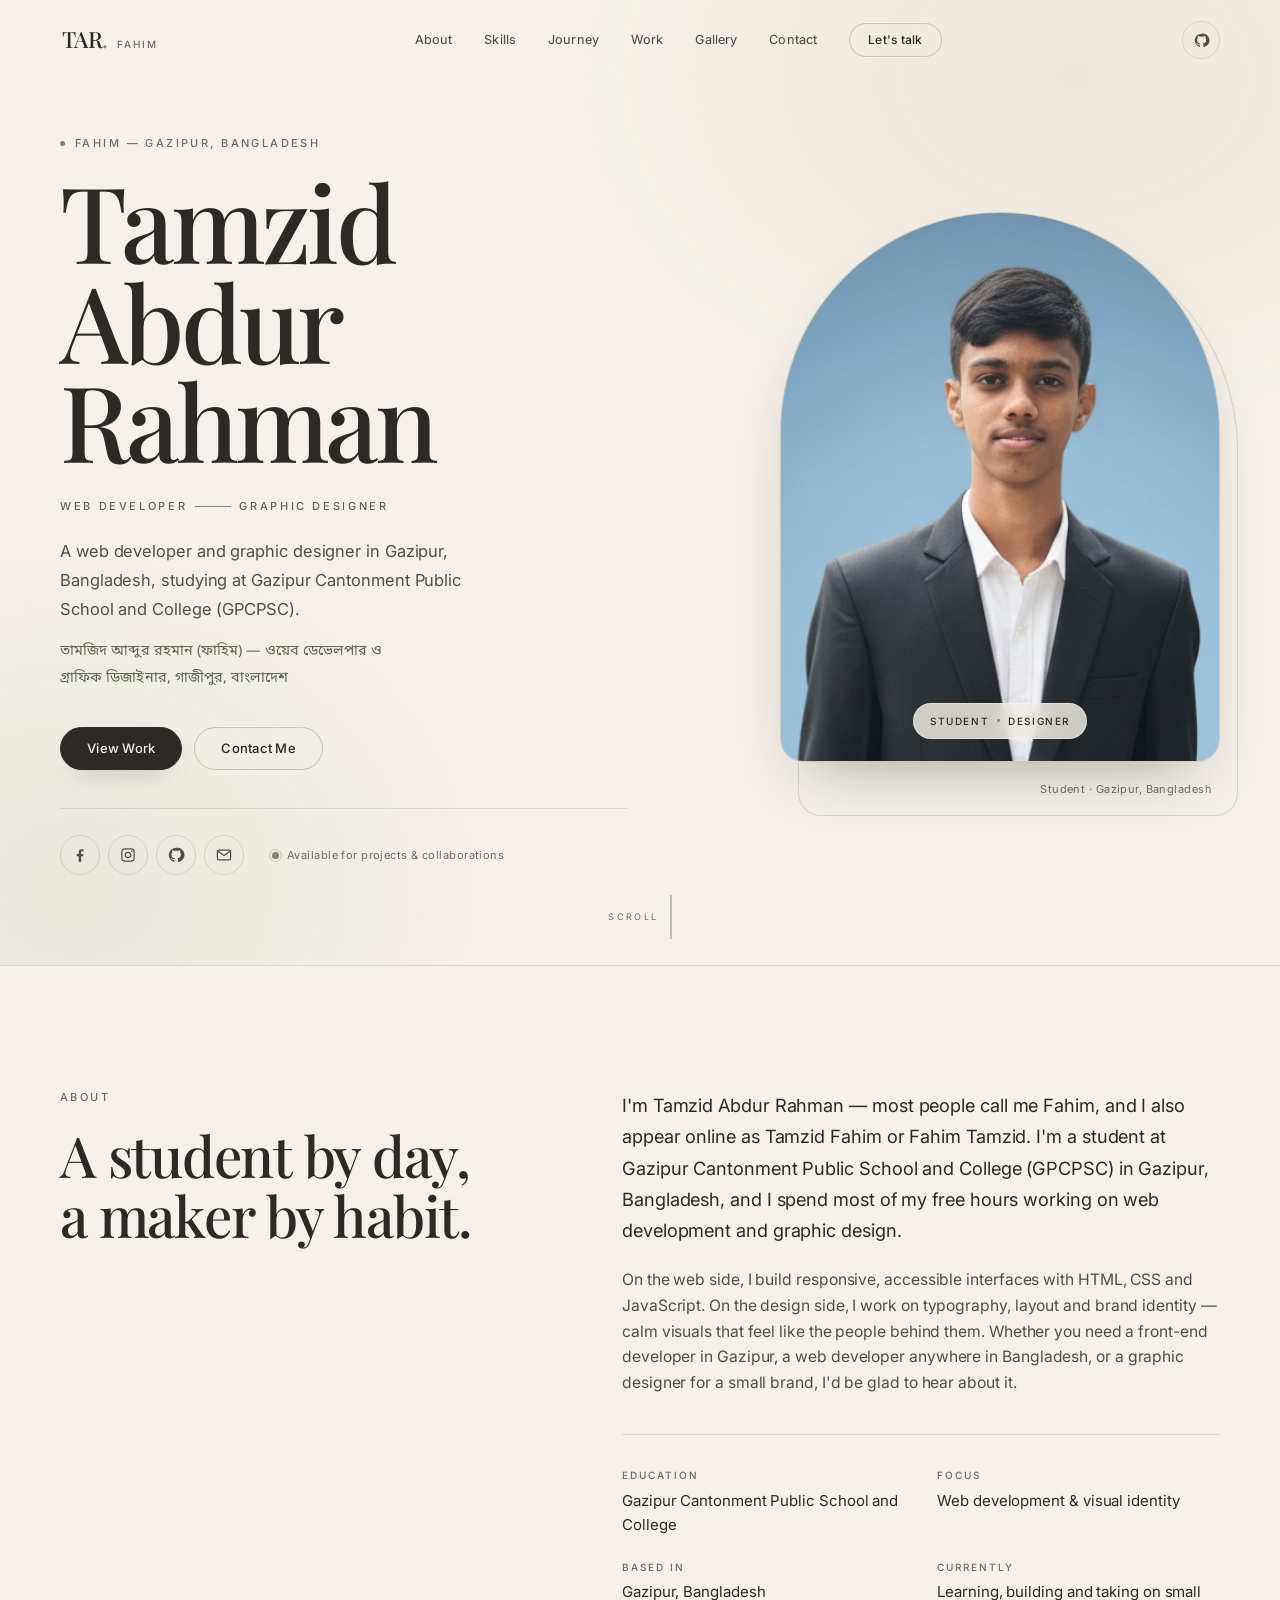
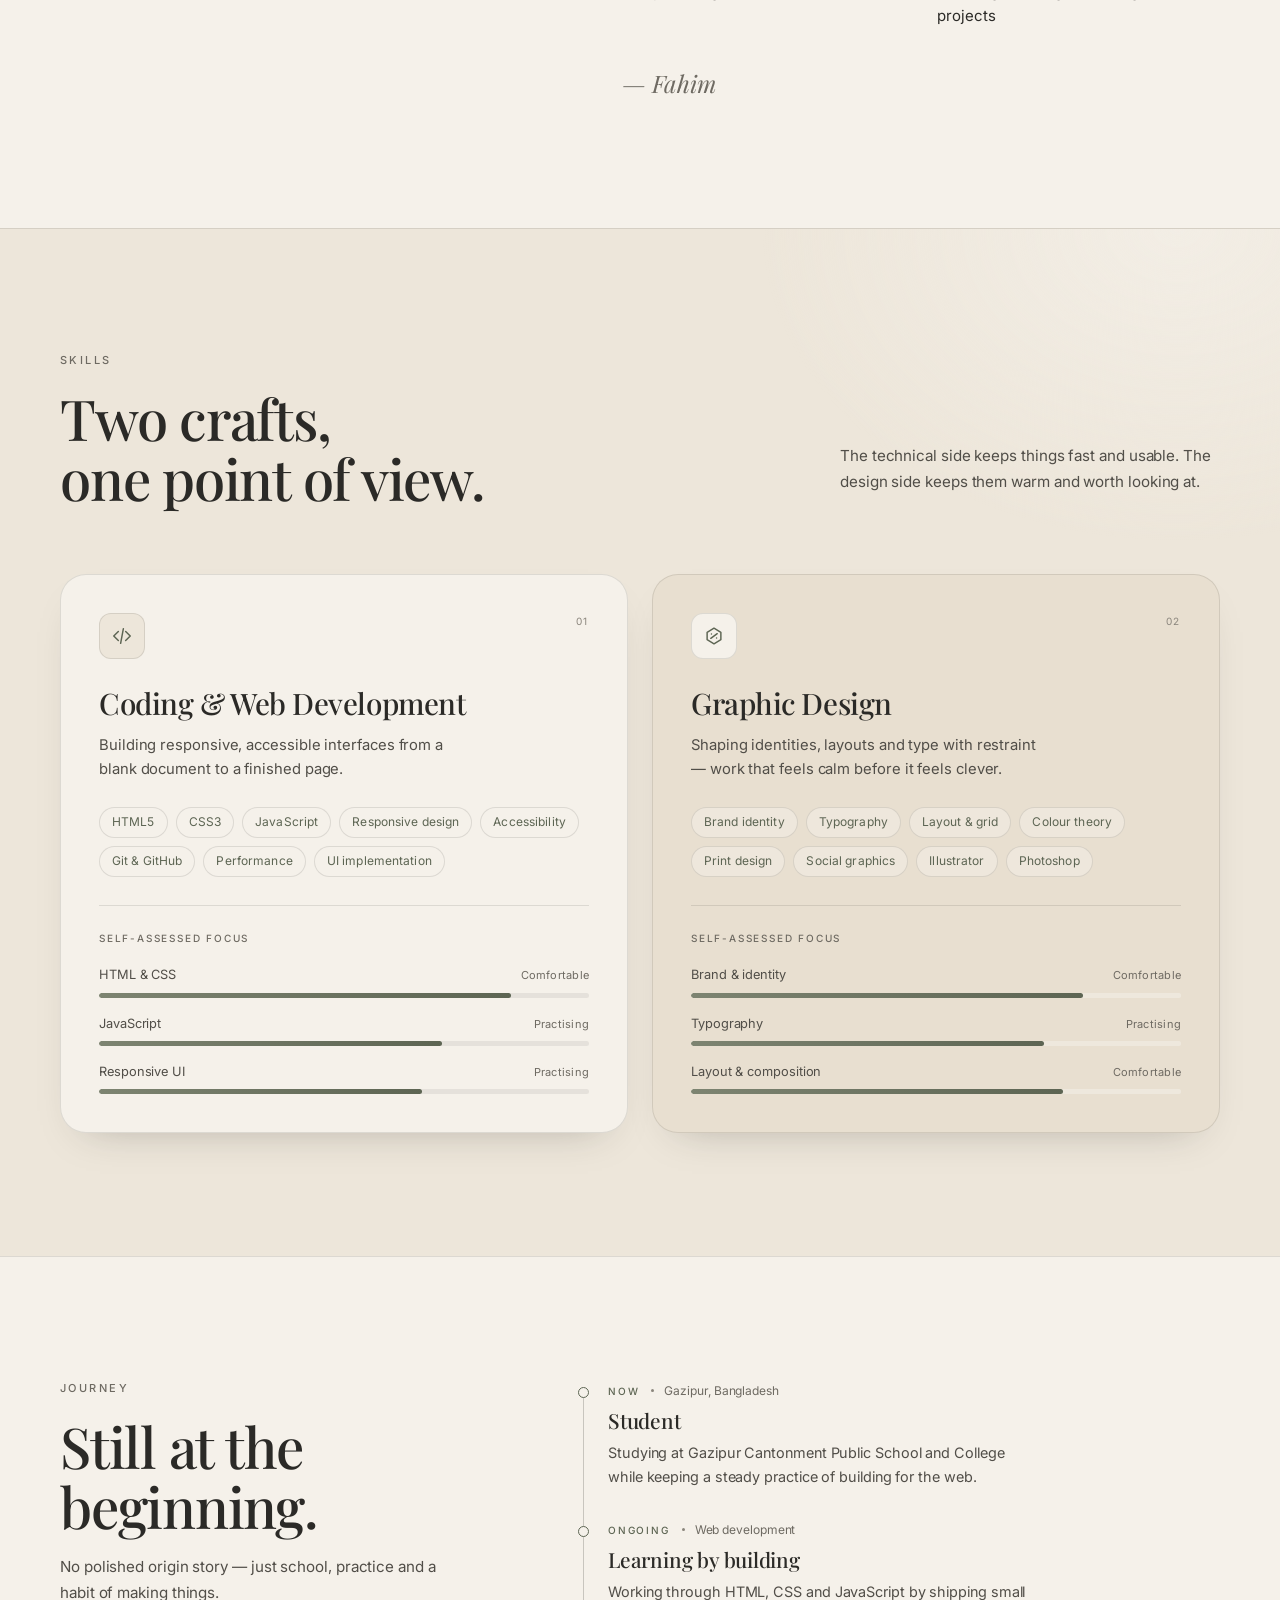
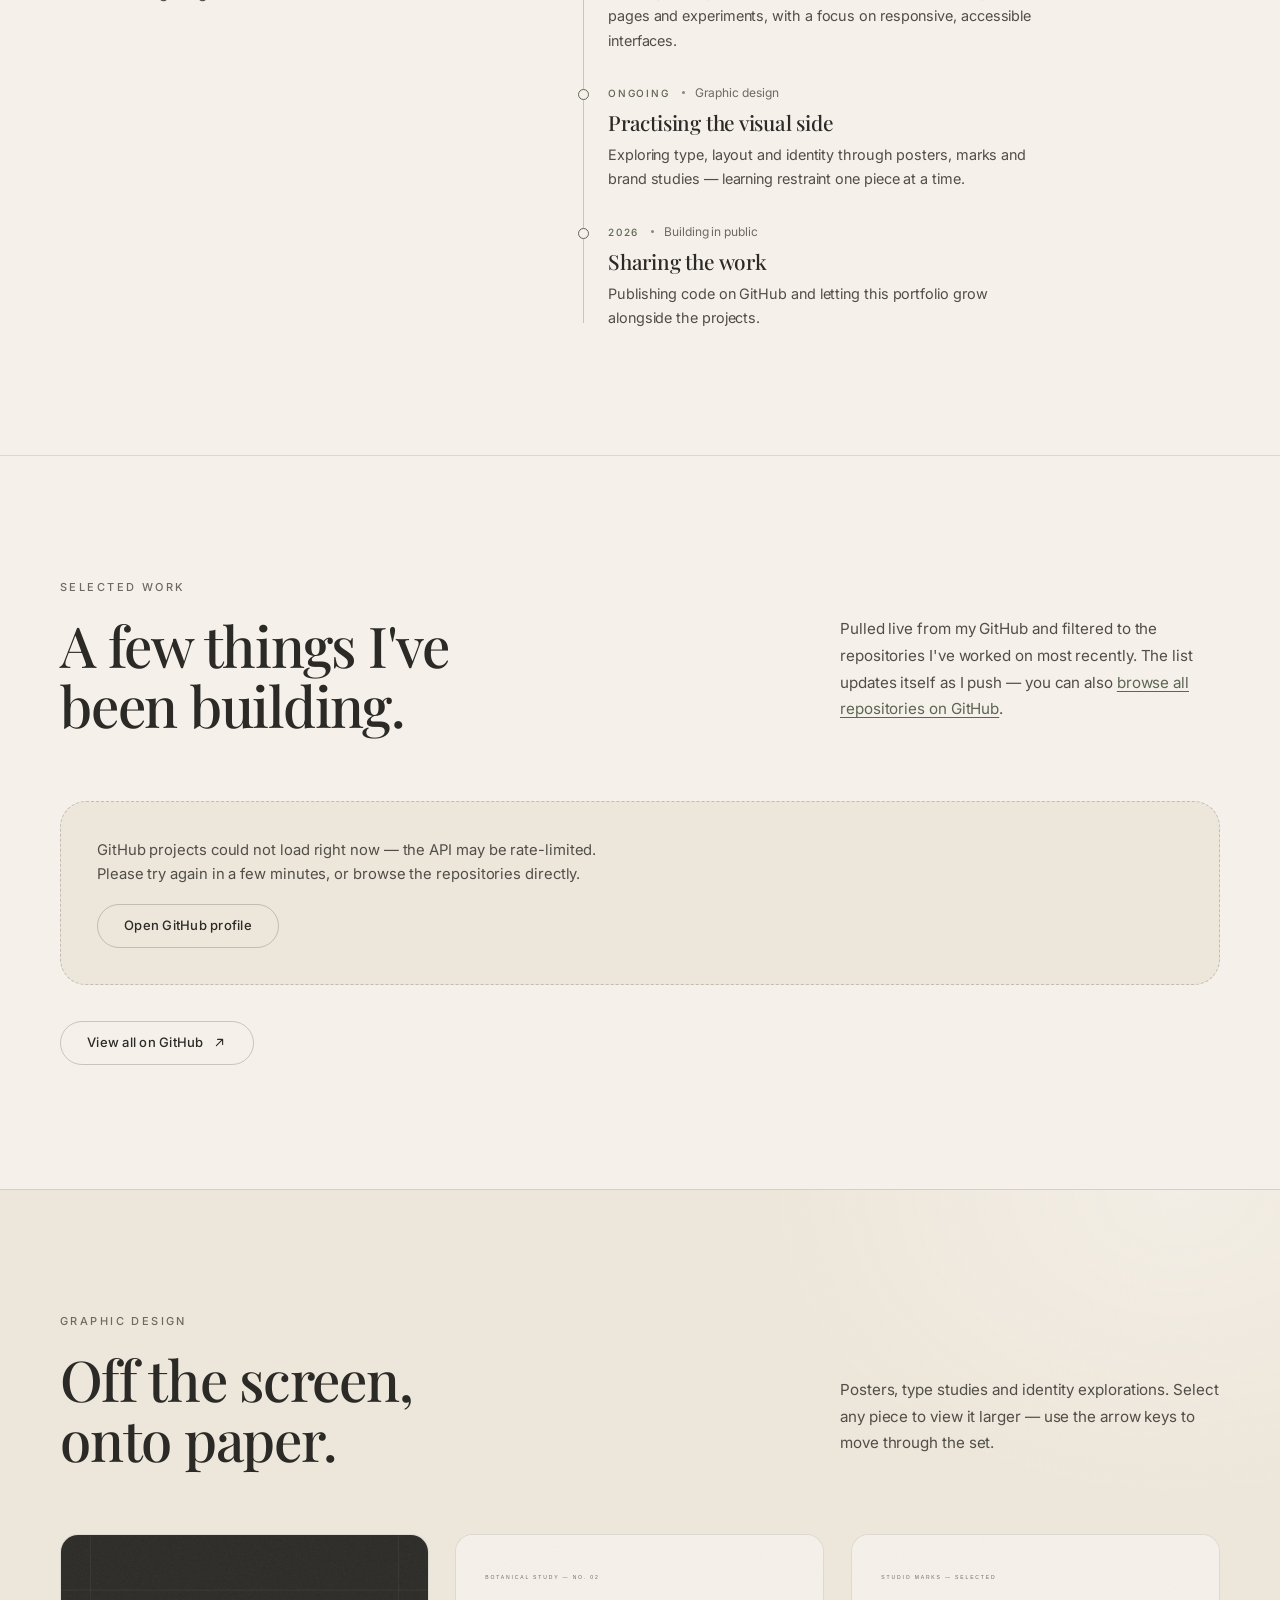
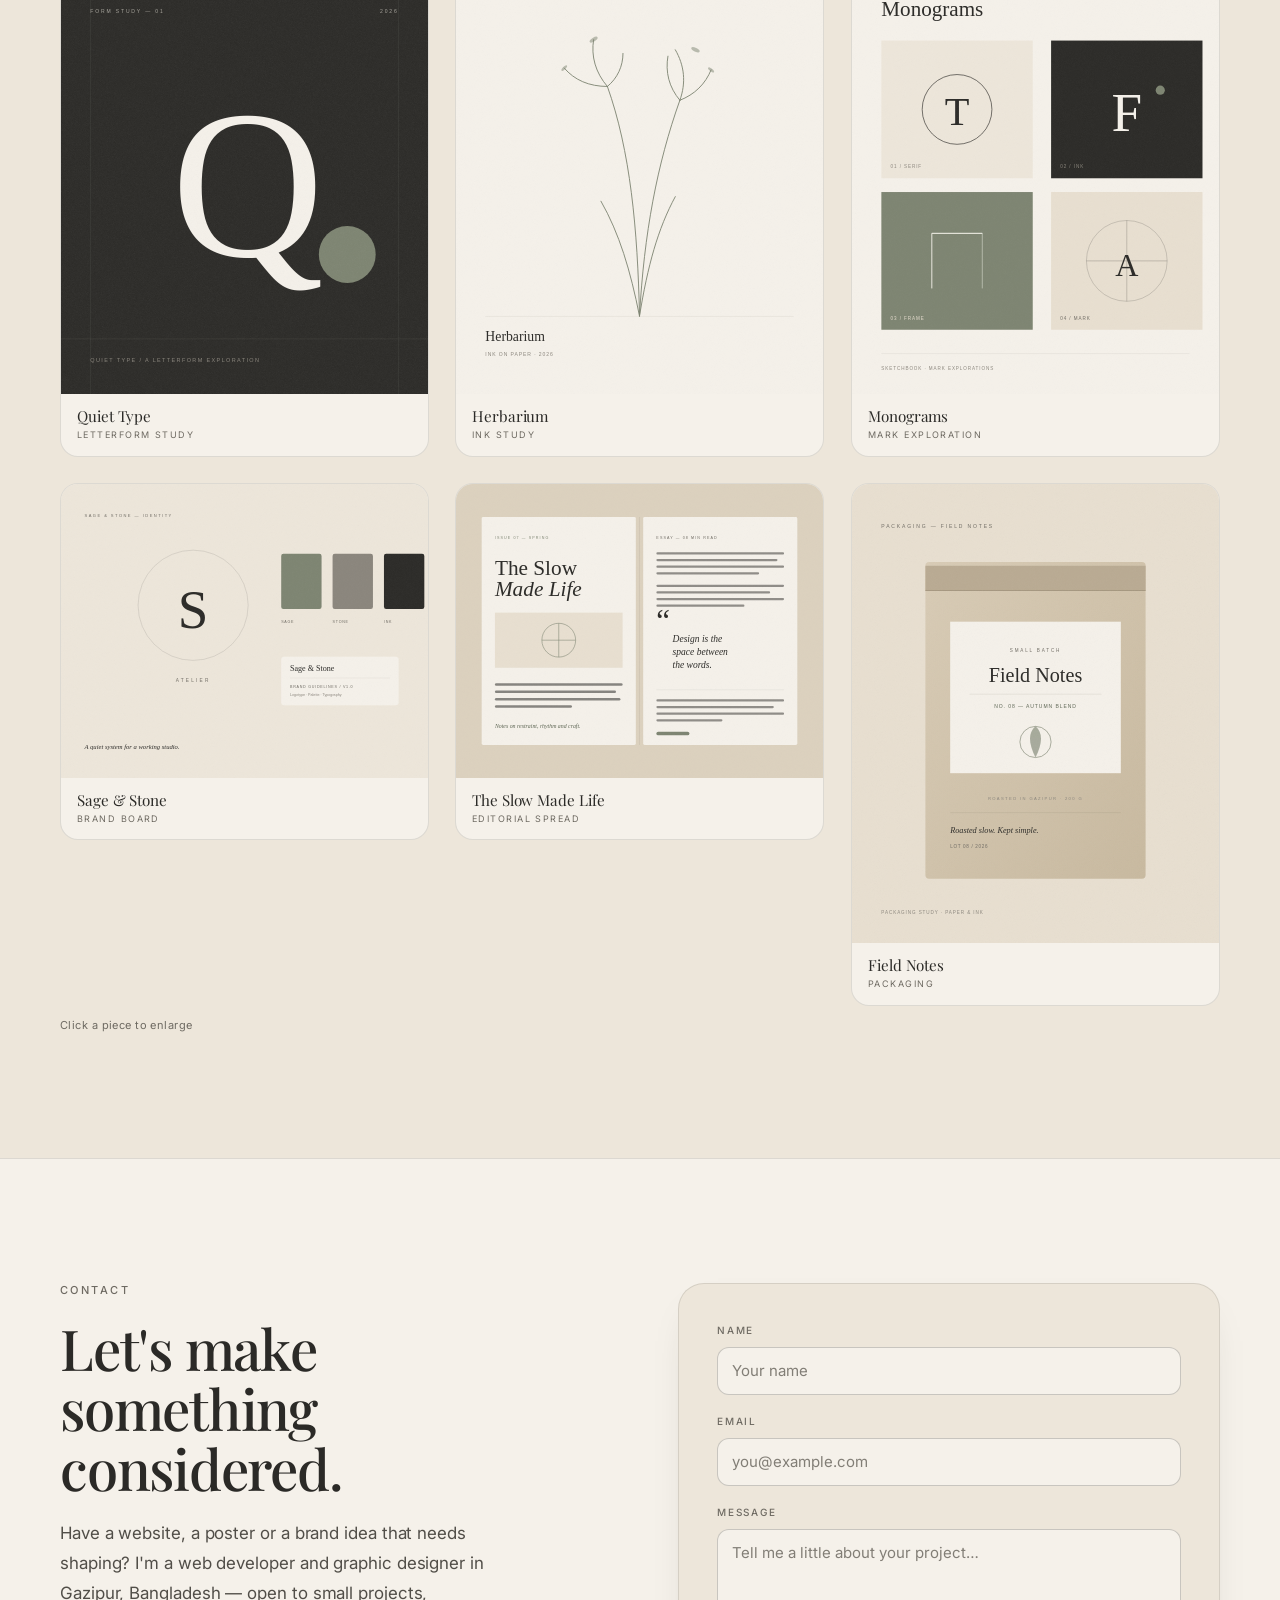
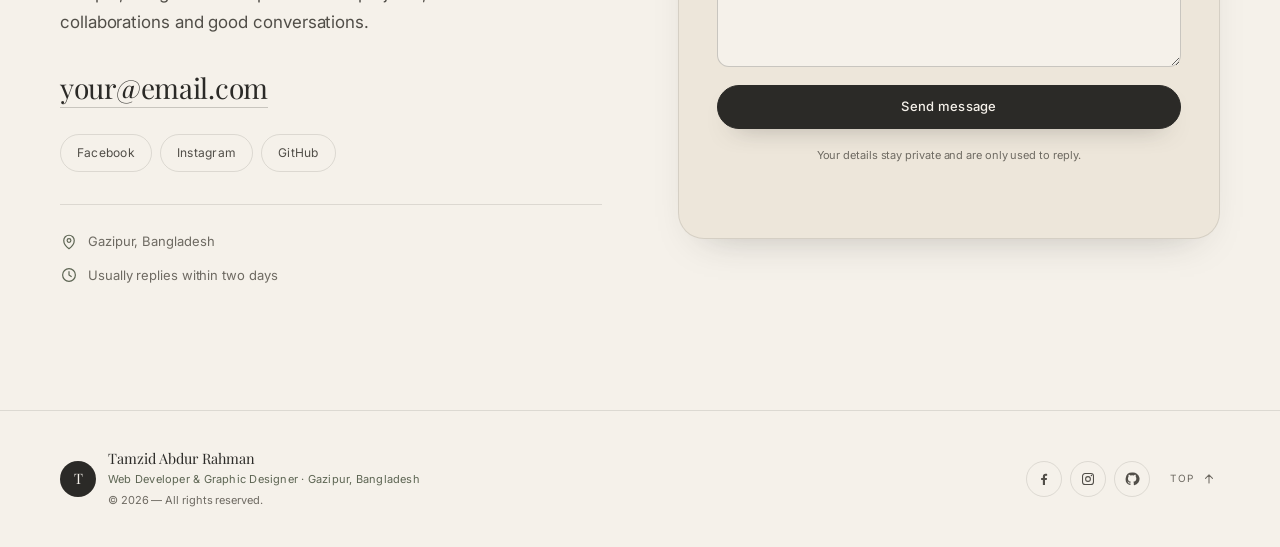
==== commit 95884202: "Add portrait photo" ====
--- a/index.html
+++ b/index.html
@@ -48,7 +48,7 @@
     "name": "Tamzid Abdur Rahman",
     "alternateName": ["Fahim", "Tamzid Fahim", "Fahim Tamzid", "তামজিদ আব্দুর রহমান"],
     "url": "https://tamzidabdurrahman.me/",
-    "image": "https://tamzidabdurrahman.me/assets/og-image.png",
+    "image": "https://tamzidabdurrahman.me/assets/portrait.jpg",
     "jobTitle": "Web Developer & Graphic Designer",
     "description": "Web developer and graphic designer in Gazipur, Bangladesh, and a student at Gazipur Cantonment Public School and College (GPCPSC).",
     "knowsAbout": ["Web Development", "HTML", "CSS", "JavaScript", "Graphic Design", "Responsive Design", "Typography", "Brand Identity"],
@@ -183,7 +183,7 @@
 
         <div class="hero-visual" data-reveal data-delay="120">
           <figure class="portrait-frame">
-            <img src="assets/portrait.svg" width="760" height="950" alt="Placeholder artwork — dried grasses in a sage vase under warm afternoon light" fetchpriority="high" decoding="async">
+            <img src="assets/portrait.jpg" width="397" height="505" alt="Portrait of Tamzid Abdur Rahman (Fahim) wearing a dark suit and white shirt" fetchpriority="high" decoding="async">
             <figcaption class="portrait-caption">
               <span>Student</span>
               <span class="caption-dot" aria-hidden="true"></span>
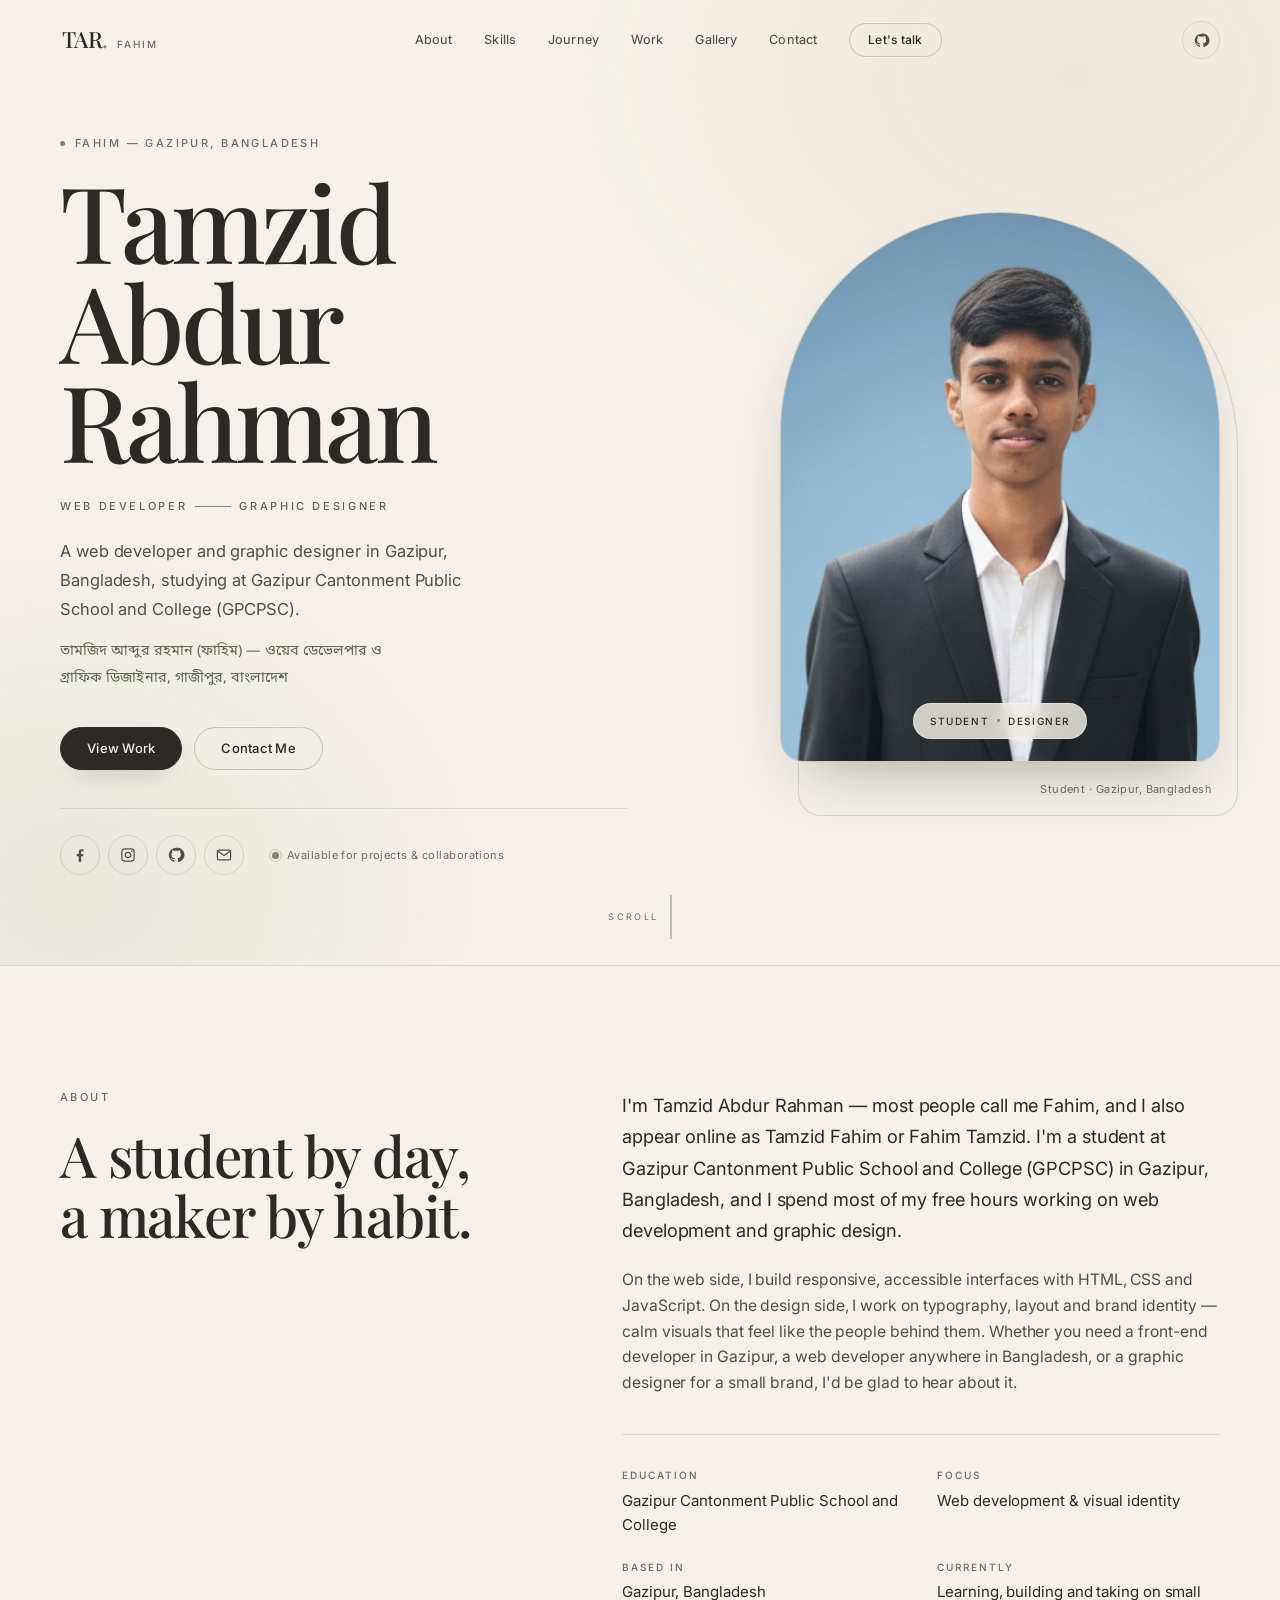
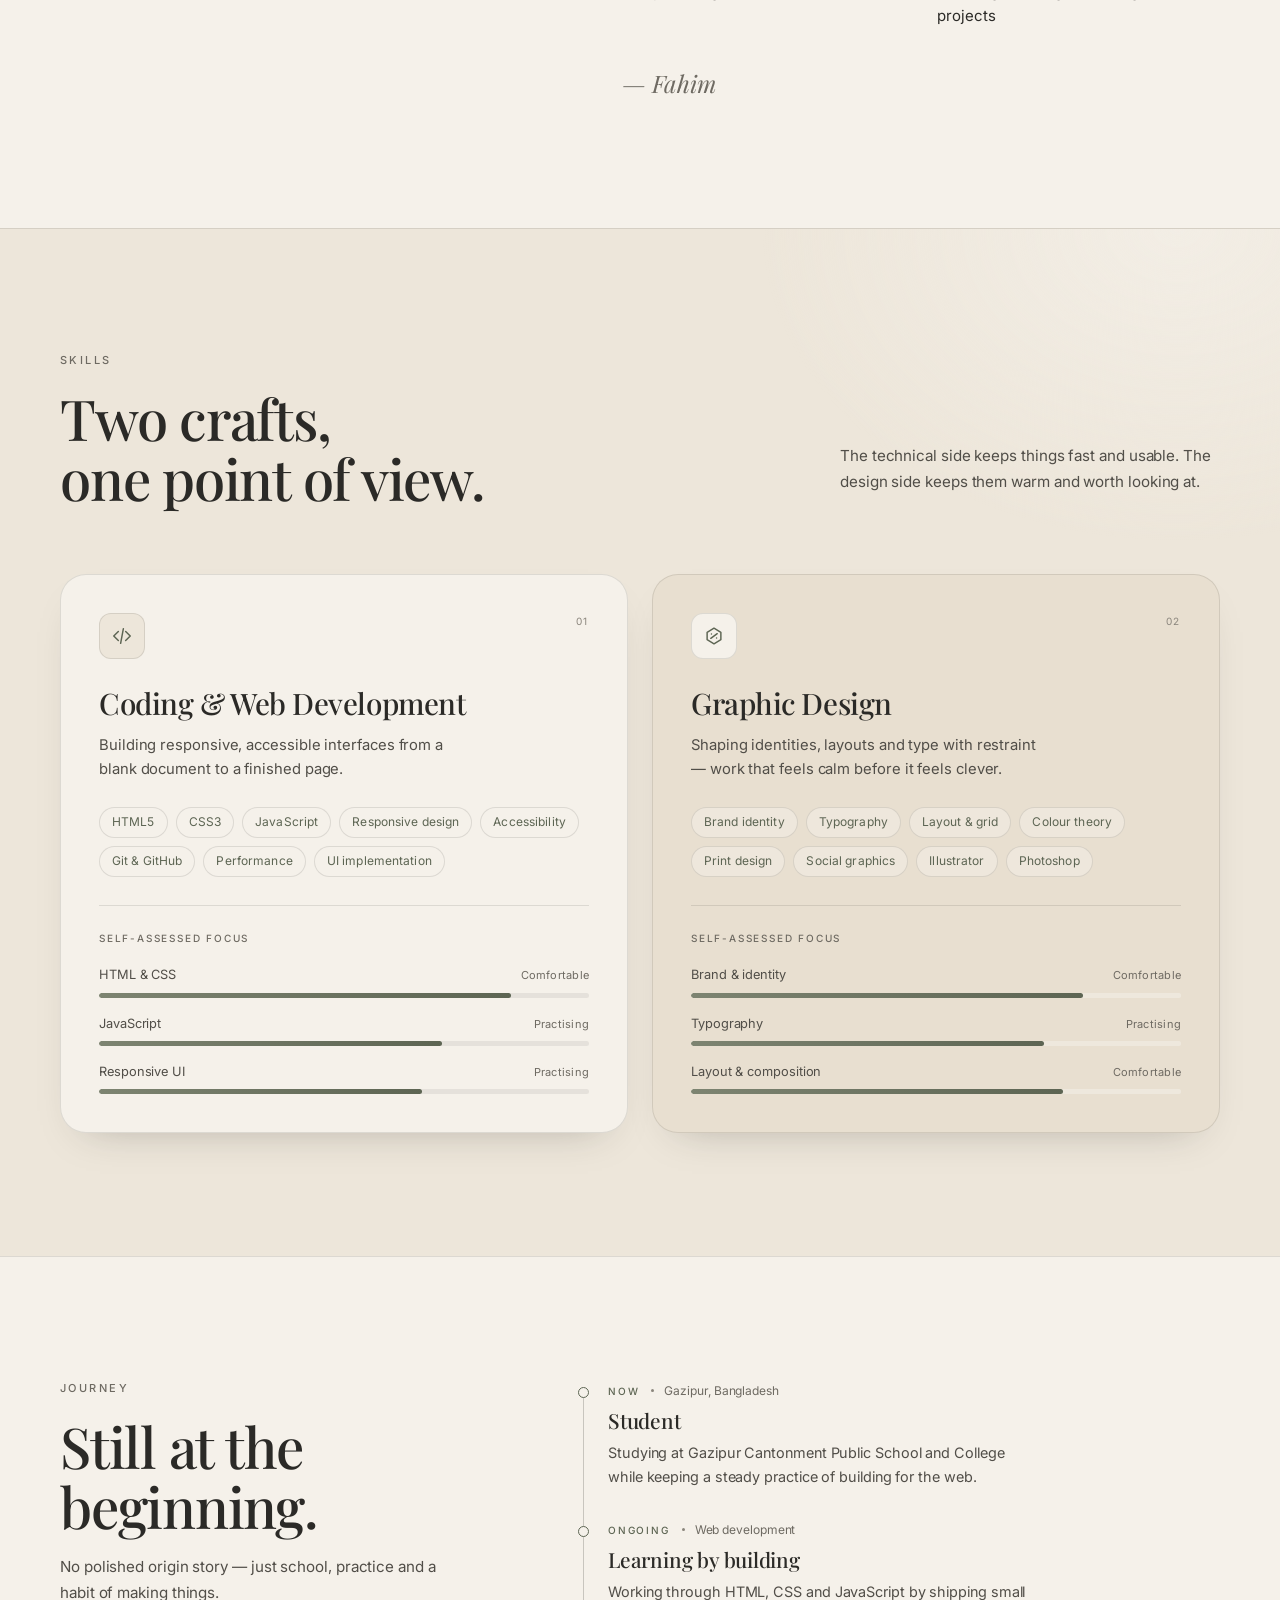
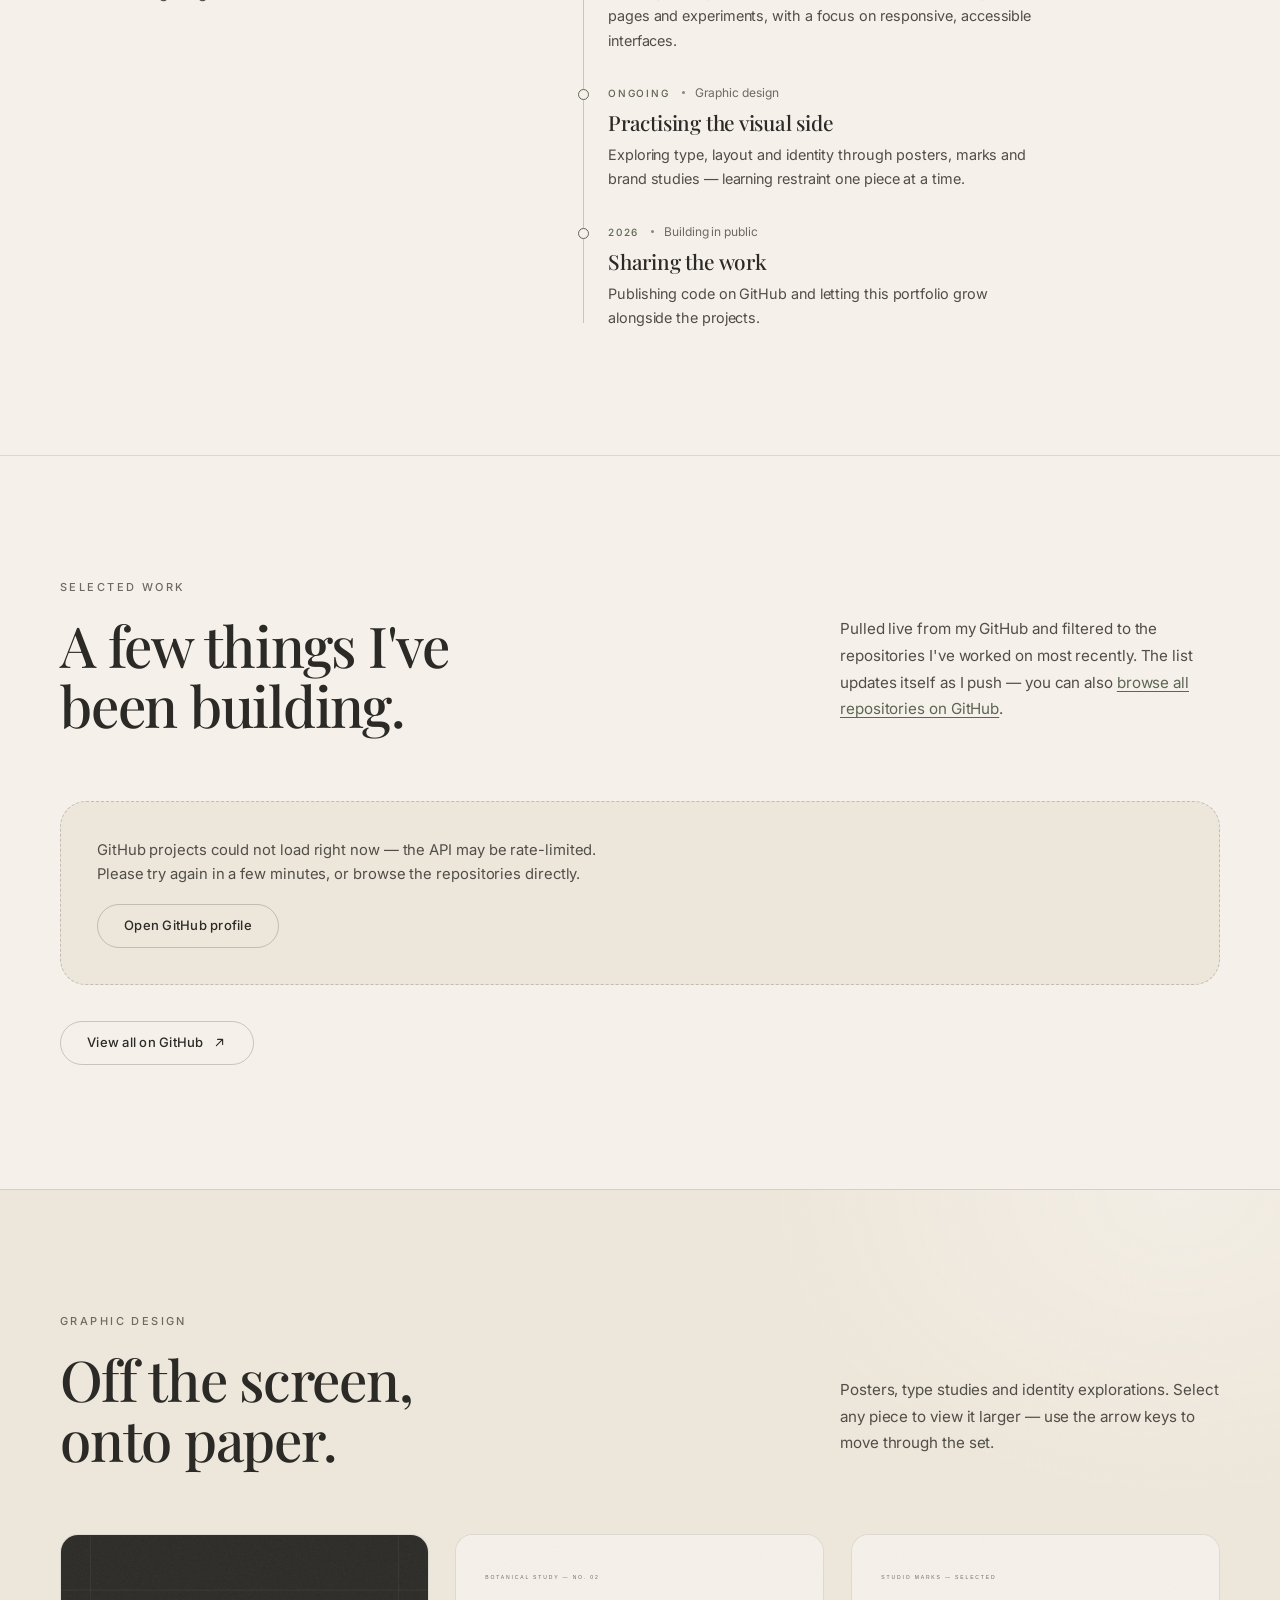
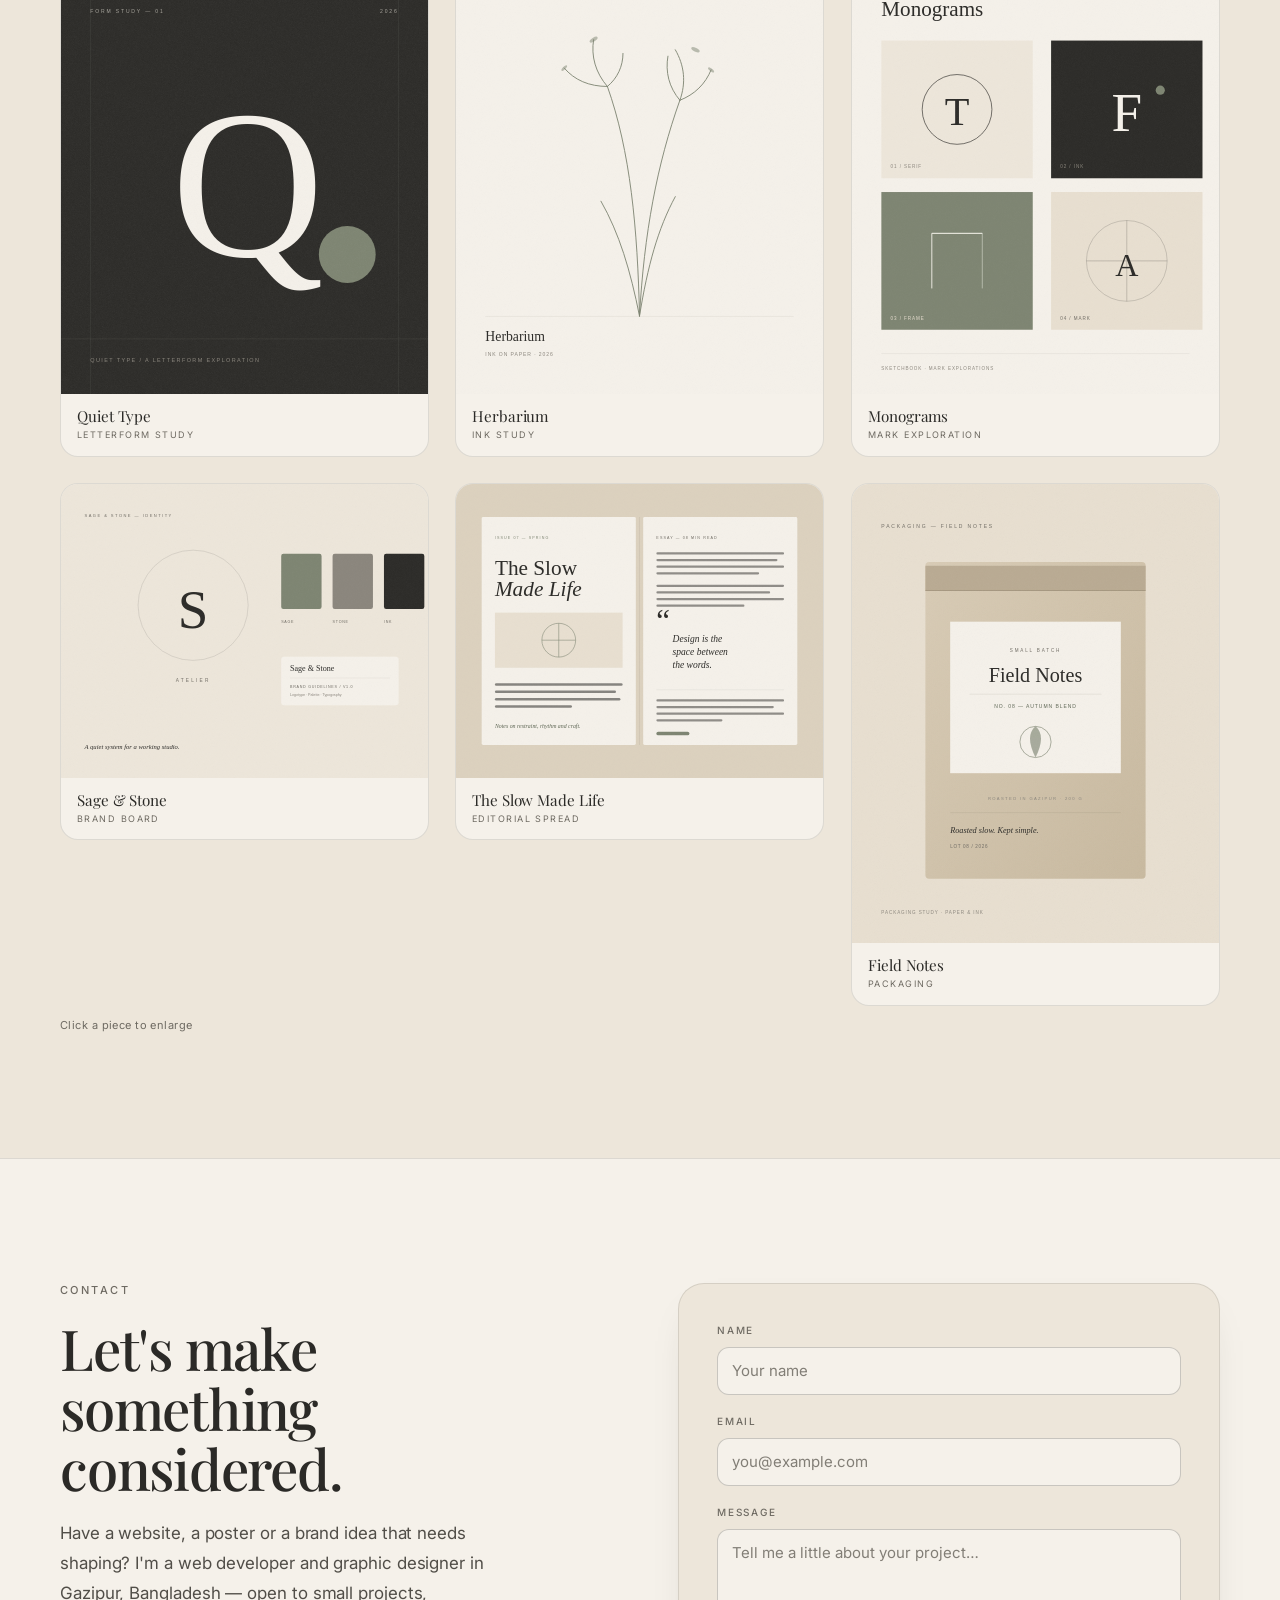
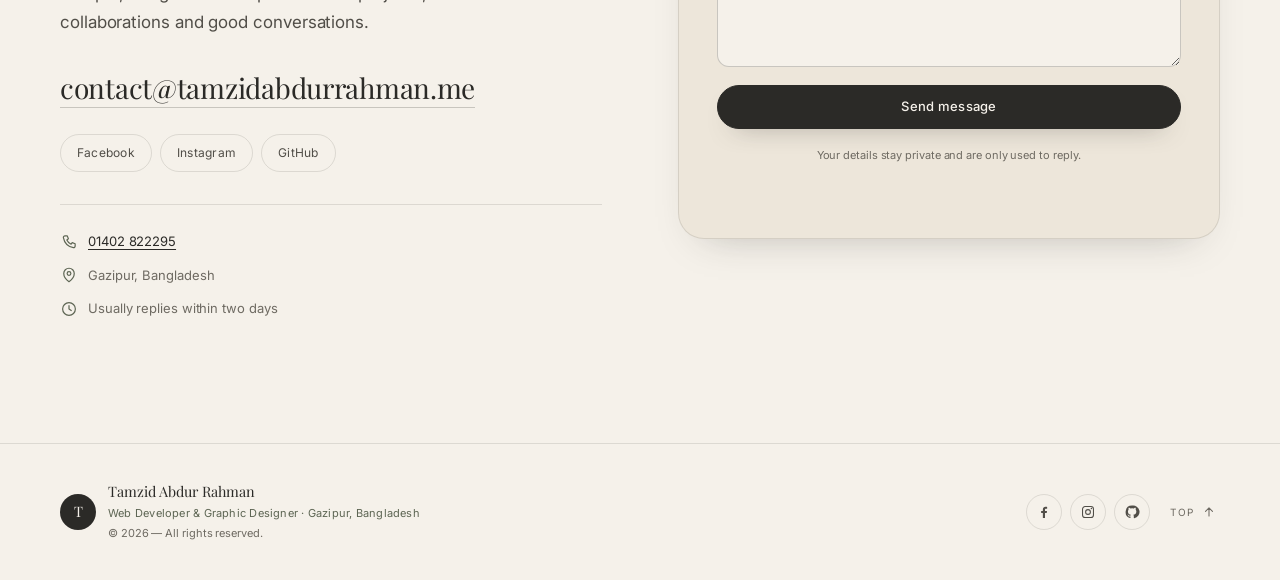
==== commit cff5e237: "Add contact email and phone number" ====
--- a/index.html
+++ b/index.html
@@ -38,7 +38,7 @@
   <link rel="preconnect" href="https://fonts.gstatic.com" crossorigin>
   <link href="https://fonts.googleapis.com/css2?family=Inter:wght@300;400;500;600&family=Noto+Sans+Bengali:wght@400;500&family=Playfair+Display:ital,wght@0,400;0,500;0,600;1,400&display=swap" rel="stylesheet">
 
-  <link rel="stylesheet" href="css/style.css?v=202610311119">
+  <link rel="stylesheet" href="css/style.css?v=202610311143">
 
   <script type="application/ld+json">
   {
@@ -49,6 +49,8 @@
     "alternateName": ["Fahim", "Tamzid Fahim", "Fahim Tamzid", "তামজিদ আব্দুর রহমান"],
     "url": "https://tamzidabdurrahman.me/",
     "image": "https://tamzidabdurrahman.me/assets/portrait.jpg",
+    "email": "contact@tamzidabdurrahman.me",
+    "telephone": "+8801402822295",
     "jobTitle": "Web Developer & Graphic Designer",
     "description": "Web developer and graphic designer in Gazipur, Bangladesh, and a student at Gazipur Cantonment Public School and College (GPCPSC).",
     "knowsAbout": ["Web Development", "HTML", "CSS", "JavaScript", "Graphic Design", "Responsive Design", "Typography", "Brand Identity"],
@@ -172,8 +174,7 @@
               <a href="https://github.com/fahim5536" target="_blank" rel="noopener noreferrer" aria-label="GitHub">
                 <svg viewBox="0 0 24 24" width="18" height="18" aria-hidden="true" focusable="false"><path fill="currentColor" d="M12 2.4a9.6 9.6 0 0 0-3 18.7c.5.1.7-.2.7-.5v-1.9c-2.7.6-3.3-1.1-3.3-1.1-.4-1.1-1.1-1.4-1.1-1.4-.9-.6.1-.6.1-.6 1 .1 1.5 1 1.5 1 .9 1.5 2.3 1.1 2.9.8.1-.6.3-1.1.6-1.3-2.2-.3-4.5-1.1-4.5-4.9 0-1.1.4-2 1-2.7-.1-.3-.4-1.3.1-2.7 0 0 .8-.3 2.7 1a9.3 9.3 0 0 1 5 0c1.9-1.3 2.7-1 2.7-1 .5 1.4.2 2.4.1 2.7.6.7 1 1.6 1 2.7 0 3.8-2.3 4.6-4.5 4.9.3.3.7 1 .7 1.9v2.8c0 .3.2.6.7.5A9.6 9.6 0 0 0 12 2.4Z"/></svg>
               </a>
-              <!-- TODO: replace with your email address -->
-              <a href="mailto:your@email.com" aria-label="Email">
+              <a href="mailto:contact@tamzidabdurrahman.me" aria-label="Email — contact@tamzidabdurrahman.me">
                 <svg viewBox="0 0 24 24" width="18" height="18" aria-hidden="true" focusable="false"><rect x="3.2" y="5.5" width="17.6" height="13" rx="2.2" fill="none" stroke="currentColor" stroke-width="1.6"/><path d="m4.5 7.4 7.5 5.4 7.5-5.4" fill="none" stroke="currentColor" stroke-width="1.6" stroke-linecap="round"/></svg>
               </a>
             </div>
@@ -521,9 +522,8 @@
             collaborations and good conversations.
           </p>
 
-          <!-- TODO: replace with your email address -->
           <p class="contact-mail">
-            <a href="mailto:your@email.com">your@email.com</a>
+            <a href="mailto:contact@tamzidabdurrahman.me">contact@tamzidabdurrahman.me</a>
           </p>
 
           <!-- TODO: replace the Facebook and Instagram placeholders below -->
@@ -534,6 +534,10 @@
           </div>
 
           <ul class="contact-facts">
+            <li>
+              <svg viewBox="0 0 24 24" width="18" height="18" fill="none" stroke="currentColor" stroke-width="1.6" stroke-linecap="round" stroke-linejoin="round" aria-hidden="true"><path d="M6.6 3.8h3.1l1.5 3.9-2.1 1.5a12.4 12.4 0 0 0 5.7 5.7l1.5-2.1 3.9 1.5v3.1a2.1 2.1 0 0 1-2.3 2.1A16.9 16.9 0 0 1 4.5 6.1a2.1 2.1 0 0 1 2.1-2.3Z"/></svg>
+              <a href="tel:+8801402822295">01402 822295</a>
+            </li>
             <li>
               <svg viewBox="0 0 24 24" width="18" height="18" fill="none" stroke="currentColor" stroke-width="1.6" stroke-linecap="round" stroke-linejoin="round" aria-hidden="true"><path d="M12 21s7-5.1 7-11a7 7 0 1 0-14 0c0 5.9 7 11 7 11Z"/><circle cx="12" cy="10" r="2.5"/></svg>
               Gazipur, Bangladesh
@@ -636,7 +640,7 @@
     </div>
   </div>
 
-  <script src="js/main.js?v=202610311119" defer></script>
-  <script src="js/protect.js?v=202610311119" defer></script>
+  <script src="js/main.js?v=202610311143" defer></script>
+  <script src="js/protect.js?v=202610311143" defer></script>
 </body>
 </html>
--- a/css/style.css
+++ b/css/style.css
@@ -1764,11 +1764,13 @@
 
 .contact-mail a {
   display: inline-block;
+  max-width: 100%;
   border-bottom: 1px solid var(--line-strong);
   font-family: var(--serif);
   font-size: clamp(1.35rem, 2.6vw, 1.75rem);
   letter-spacing: -0.01em;
   line-height: 1.4;
+  overflow-wrap: anywhere;
   transition: color 0.25s var(--ease), border-color 0.25s var(--ease);
 }
 
@@ -1809,6 +1811,18 @@
 
 .contact-facts svg {
   flex: none;
+  color: var(--sage-deep);
+}
+
+.contact-facts a {
+  color: var(--text);
+  text-decoration: underline;
+  text-decoration-thickness: 1px;
+  text-underline-offset: 3px;
+  transition: color 0.25s var(--ease);
+}
+
+.contact-facts a:hover {
   color: var(--sage-deep);
 }
 
@@ -2318,6 +2332,13 @@
   }
 }
 
+/* The email is one long token; below this width it no longer fits the gutter. */
+@media (max-width: 380px) {
+  .contact-mail a {
+    font-size: 1.1rem;
+  }
+}
+
 /* --------------------------------------------------------------------------
    Reduced motion
    -------------------------------------------------------------------------- */
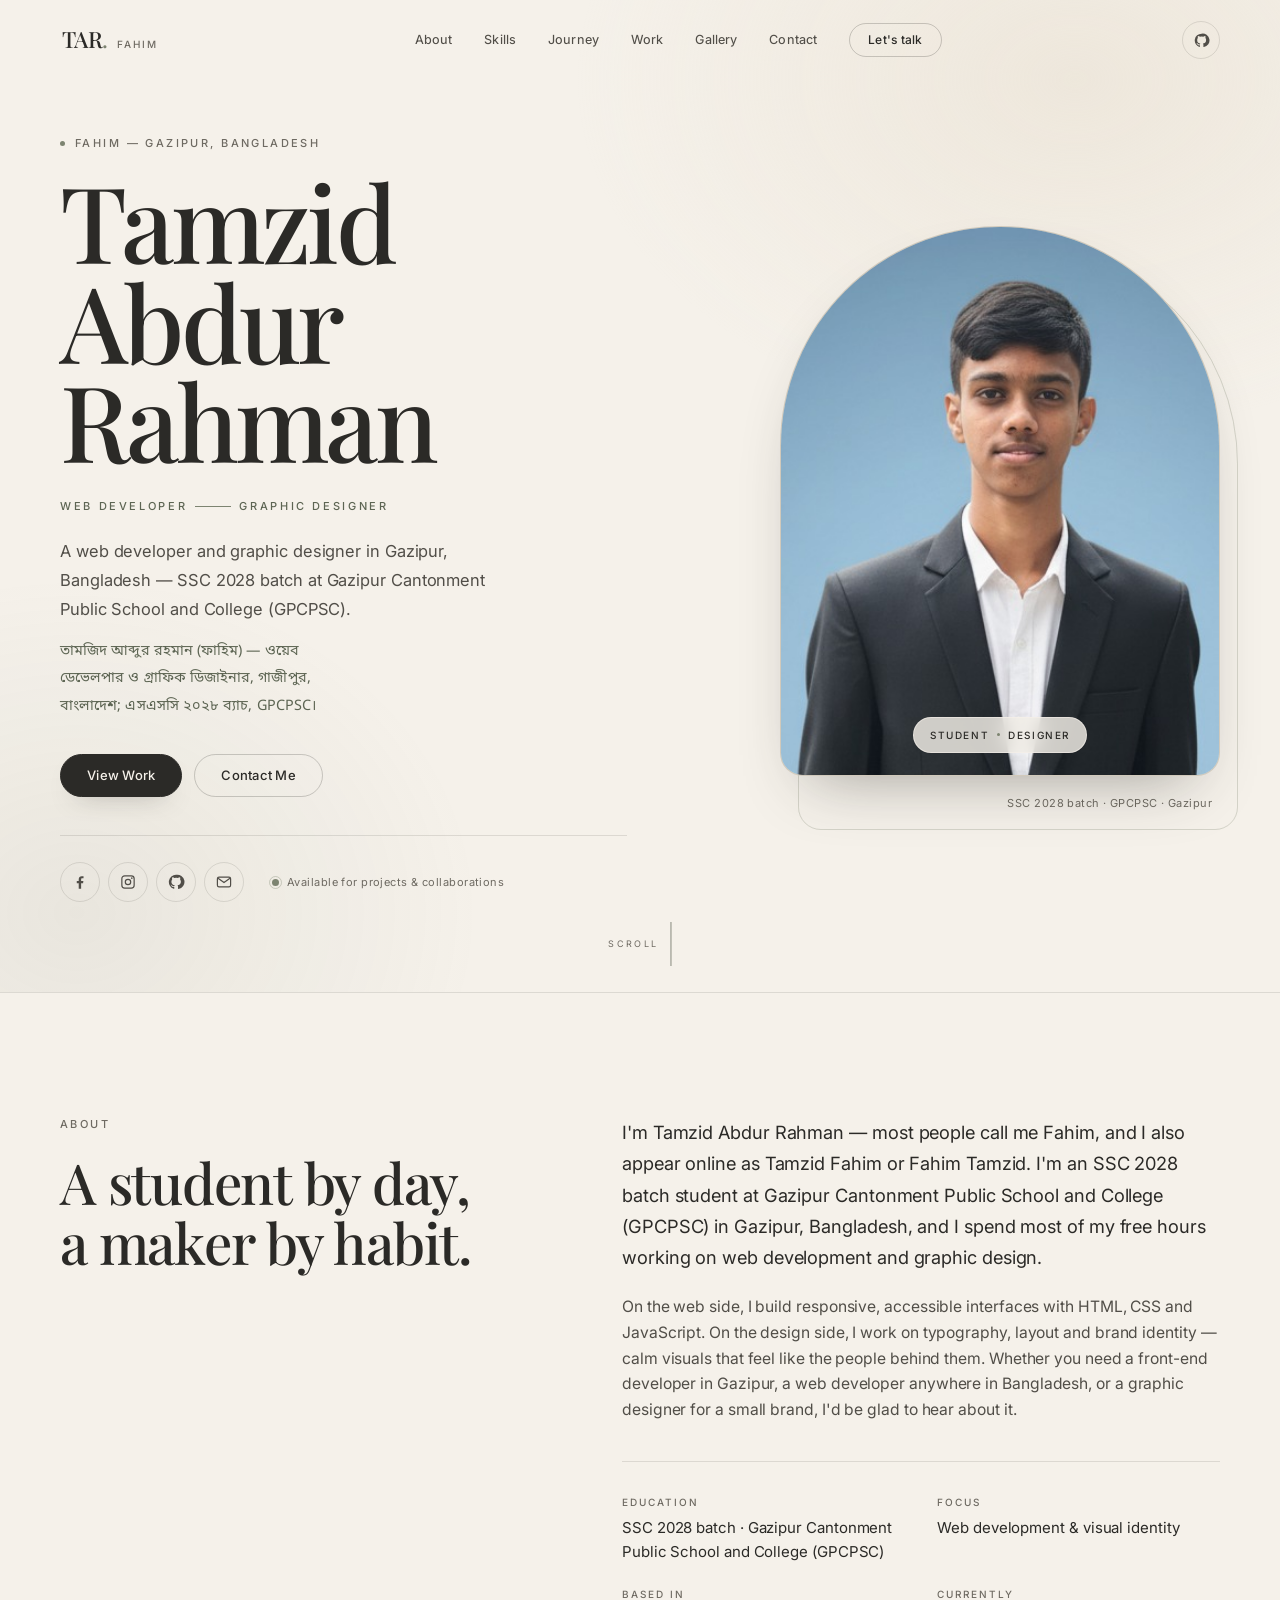
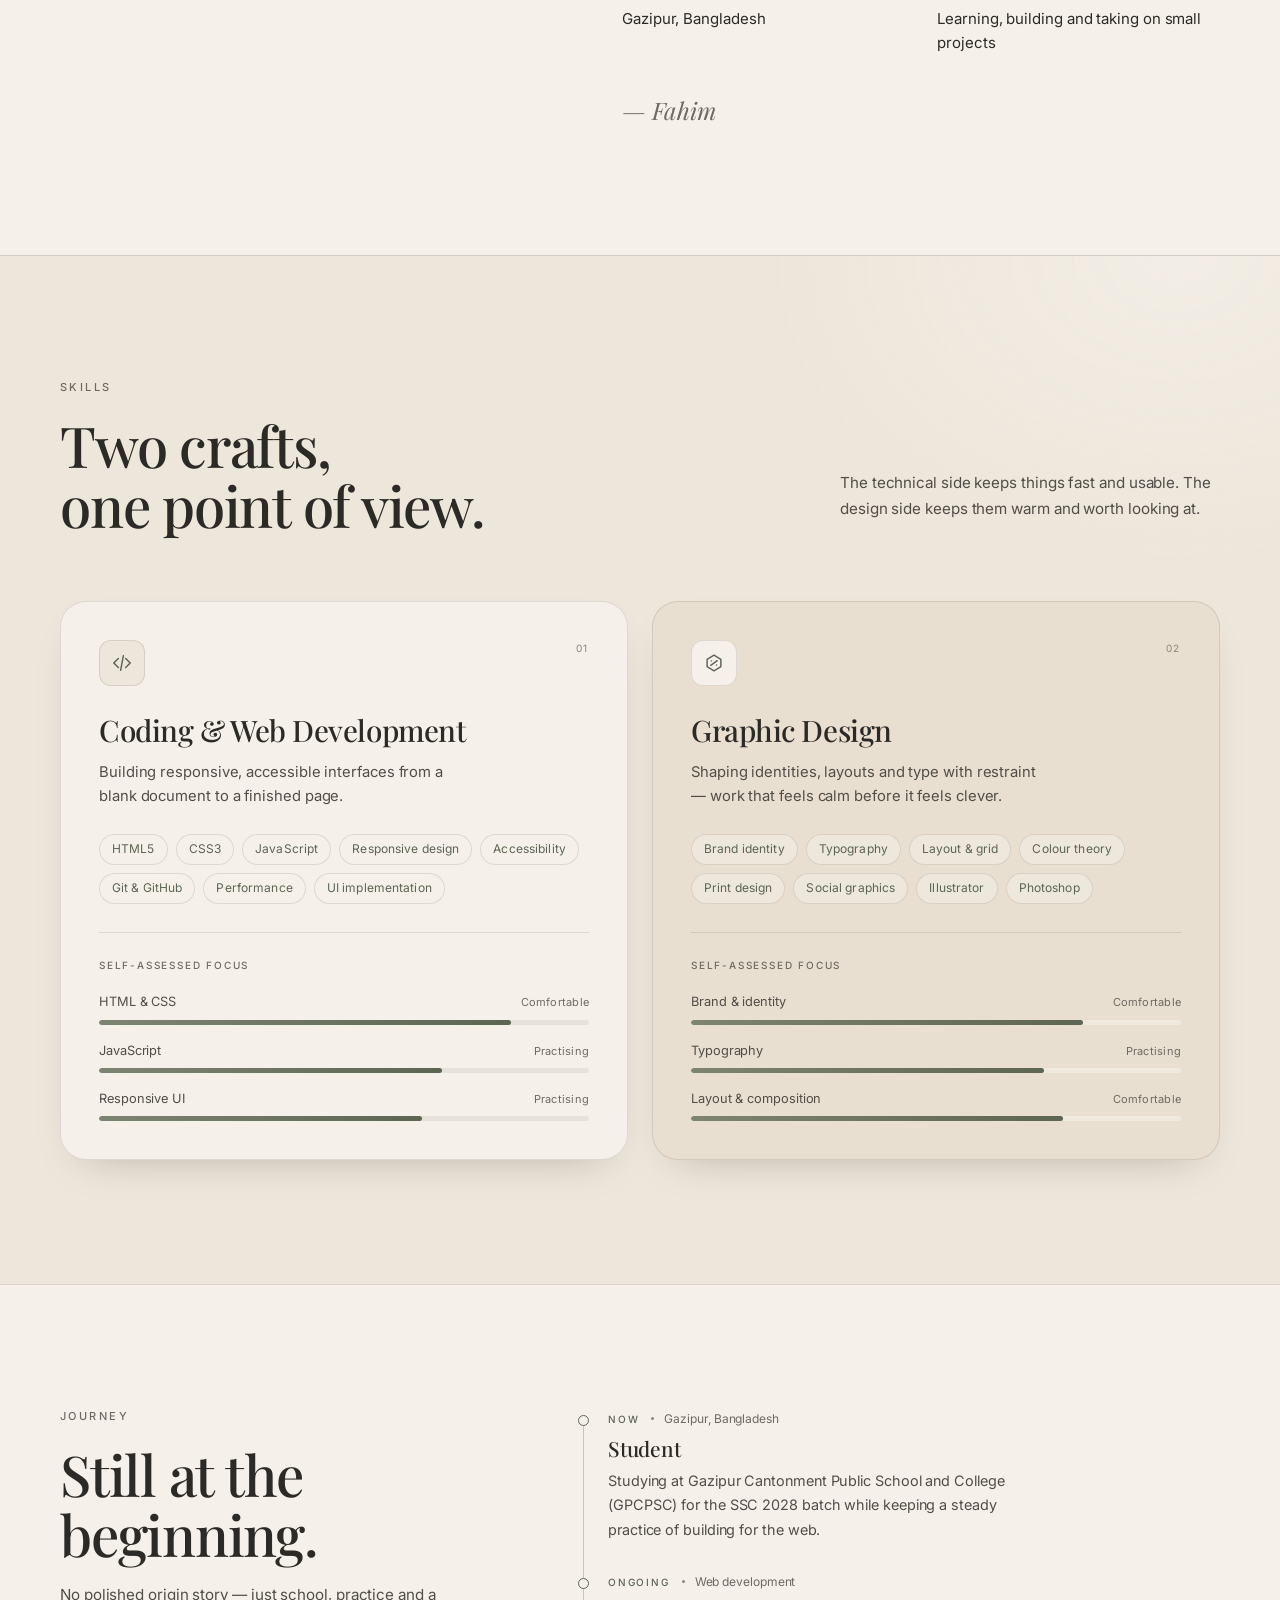
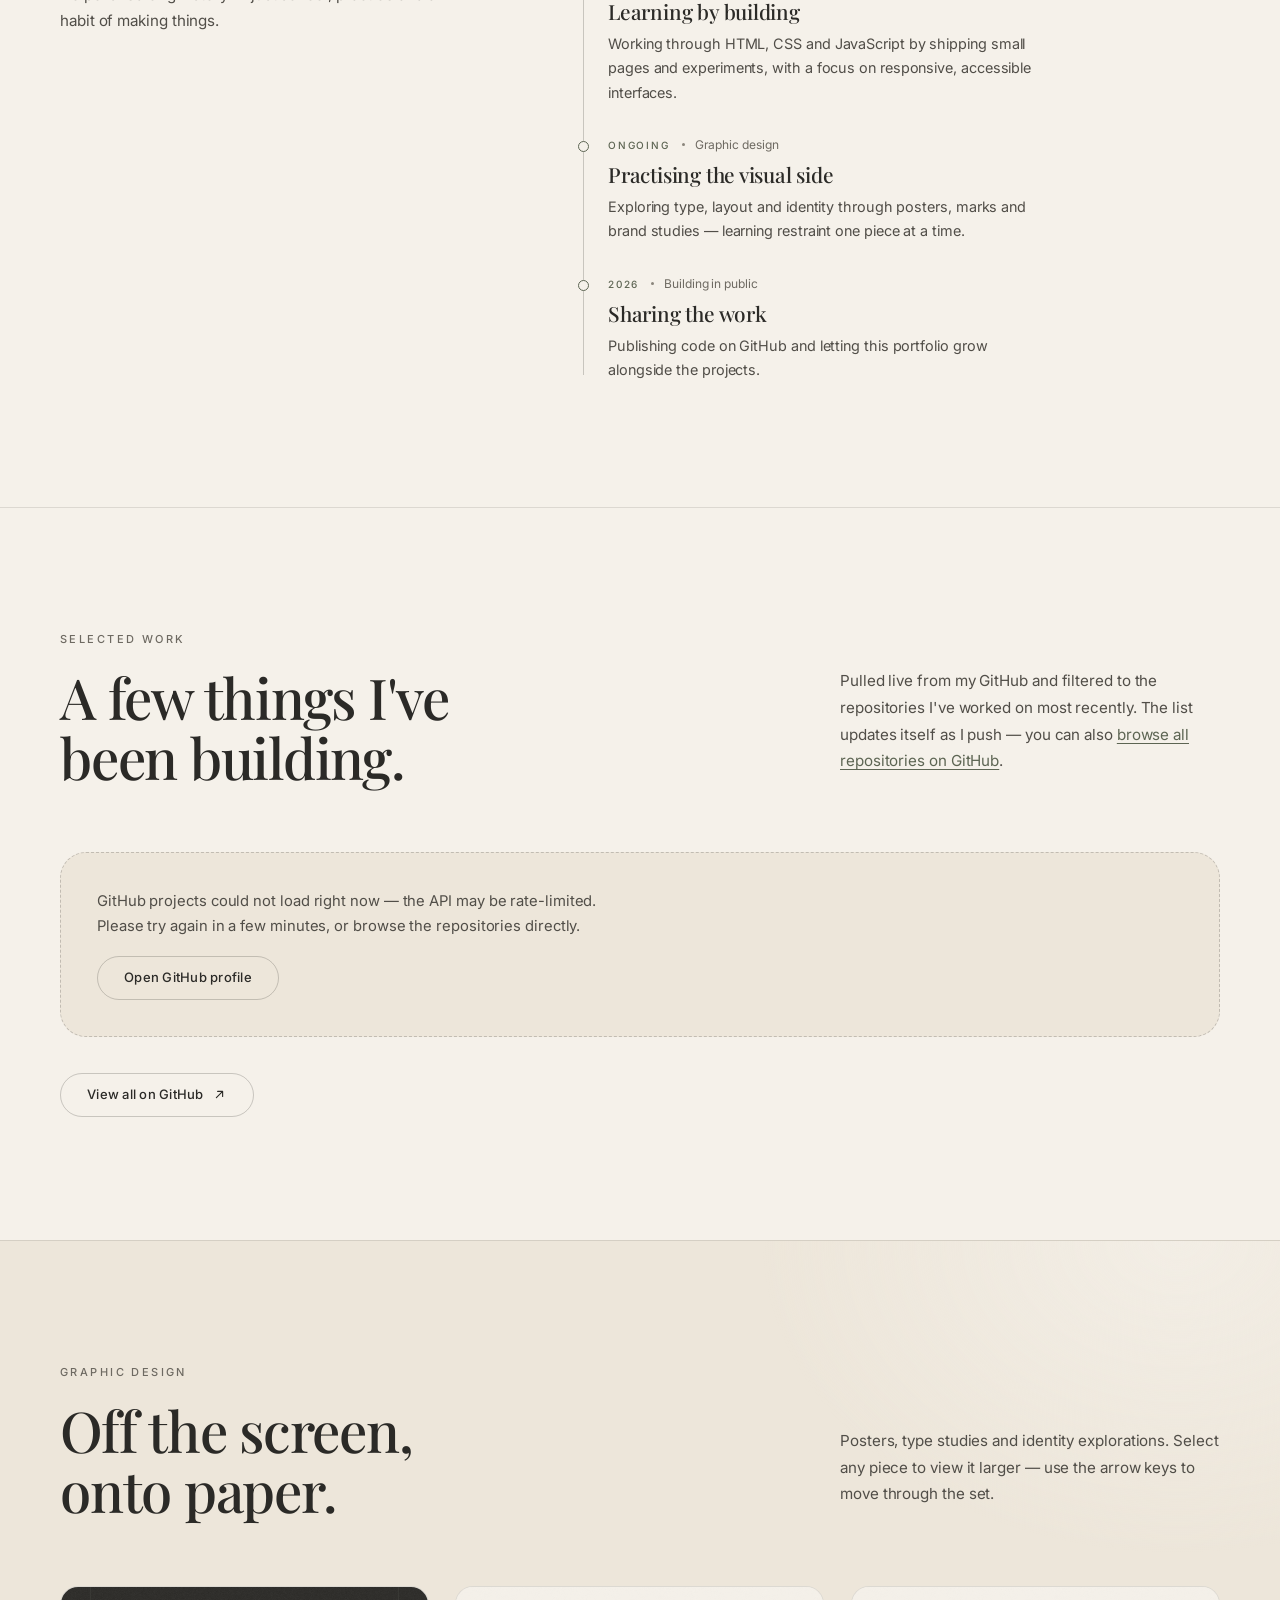
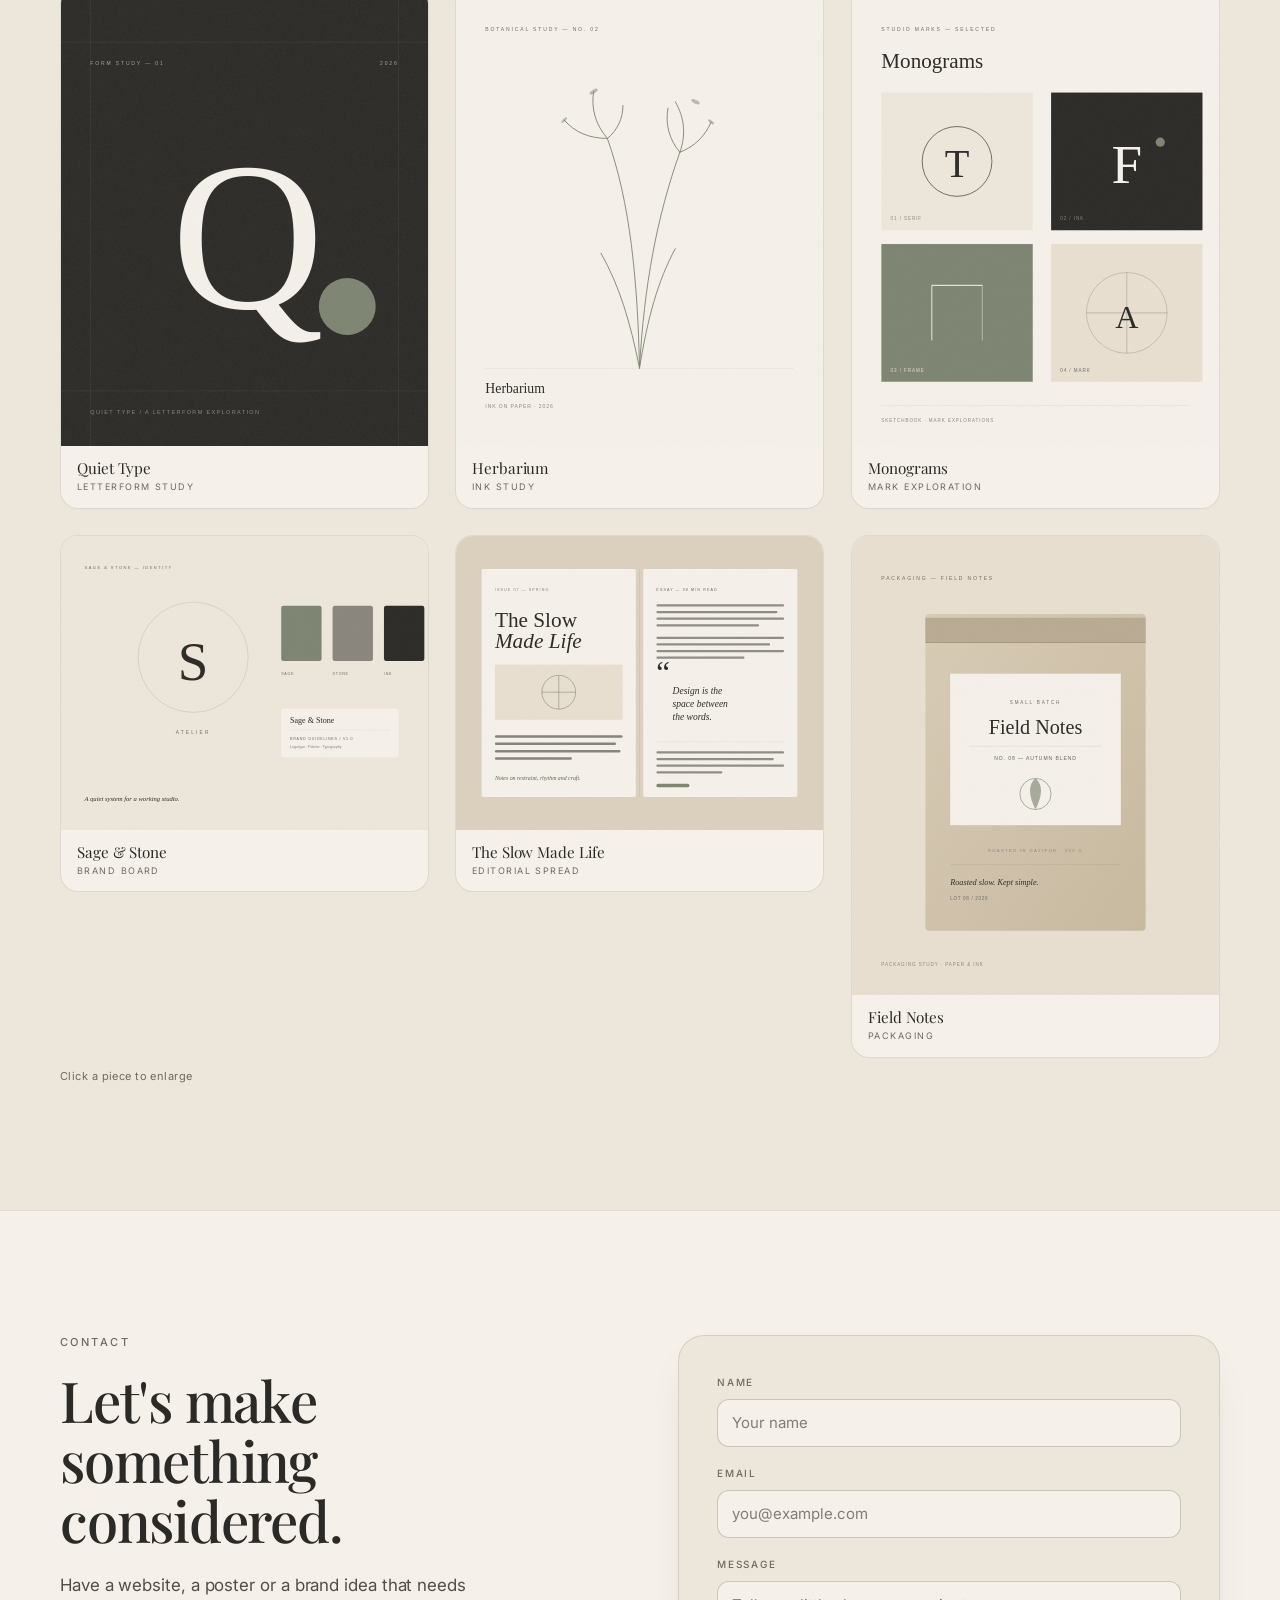
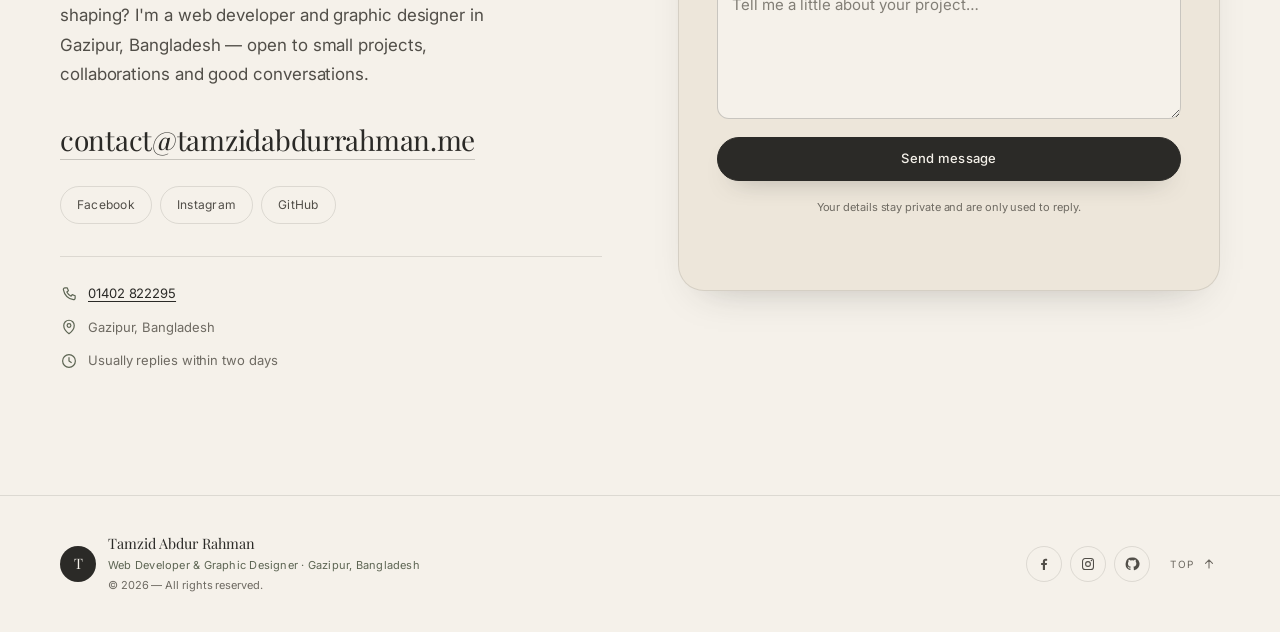
==== commit 753e268b: "Fix education details and add site icons" ====
--- a/index.html
+++ b/index.html
@@ -4,7 +4,7 @@
   <meta charset="utf-8">
   <meta name="viewport" content="width=device-width, initial-scale=1">
   <title>Tamzid Abdur Rahman (Fahim) | Web Developer &amp; Graphic Designer</title>
-  <meta name="description" content="Tamzid Abdur Rahman (Fahim) is a web developer and graphic designer in Gazipur, Bangladesh, and a student at Gazipur Cantonment Public School and College.">
+  <meta name="description" content="Tamzid Abdur Rahman (Fahim) is a web developer and graphic designer in Gazipur, Bangladesh — SSC 2028 batch at GPCPSC, building calm, accessible interfaces.">
   <meta name="author" content="Tamzid Abdur Rahman">
   <meta name="robots" content="index, follow, max-image-preview:large, max-snippet:-1, max-video-preview:-1">
   <meta name="theme-color" content="#F5F1EA">
@@ -14,7 +14,7 @@
   <meta property="og:type" content="website">
   <meta property="og:site_name" content="Tamzid Abdur Rahman">
   <meta property="og:title" content="Tamzid Abdur Rahman (Fahim) | Web Developer &amp; Graphic Designer">
-  <meta property="og:description" content="Web developer and graphic designer in Gazipur, Bangladesh. Student at Gazipur Cantonment Public School and College (GPCPSC).">
+  <meta property="og:description" content="Web developer and graphic designer in Gazipur, Bangladesh. SSC 2028 batch student at Gazipur Cantonment Public School and College (GPCPSC).">
   <meta property="og:url" content="https://tamzidabdurrahman.me/">
   <meta property="og:locale" content="en_US">
   <meta property="og:locale:alternate" content="bn_BD">
@@ -27,18 +27,23 @@
   <!-- Twitter -->
   <meta name="twitter:card" content="summary_large_image">
   <meta name="twitter:title" content="Tamzid Abdur Rahman (Fahim) | Web Developer &amp; Graphic Designer">
-  <meta name="twitter:description" content="Web developer and graphic designer in Gazipur, Bangladesh. Student at Gazipur Cantonment Public School and College (GPCPSC).">
+  <meta name="twitter:description" content="Web developer and graphic designer in Gazipur, Bangladesh. SSC 2028 batch student at Gazipur Cantonment Public School and College (GPCPSC).">
   <meta name="twitter:image" content="https://tamzidabdurrahman.me/assets/og-image.png">
   <meta name="twitter:image:alt" content="Tamzid Abdur Rahman — Web Developer and Graphic Designer, Gazipur, Bangladesh">
 
-  <link rel="icon" href="assets/favicon.svg" type="image/svg+xml">
-  <link rel="apple-touch-icon" href="assets/favicon.svg">
+  <link rel="icon" href="/favicon.ico" sizes="any">
+  <link rel="icon" type="image/svg+xml" href="/favicon.svg">
+  <link rel="icon" type="image/png" sizes="48x48" href="/favicon-48x48.png">
+  <link rel="icon" type="image/png" sizes="96x96" href="/favicon-96x96.png">
+  <link rel="icon" type="image/png" sizes="192x192" href="/favicon-192x192.png">
+  <link rel="apple-touch-icon" href="/apple-touch-icon.png">
+  <link rel="manifest" href="/site.webmanifest">
 
   <link rel="preconnect" href="https://fonts.googleapis.com">
   <link rel="preconnect" href="https://fonts.gstatic.com" crossorigin>
   <link href="https://fonts.googleapis.com/css2?family=Inter:wght@300;400;500;600&family=Noto+Sans+Bengali:wght@400;500&family=Playfair+Display:ital,wght@0,400;0,500;0,600;1,400&display=swap" rel="stylesheet">
 
-  <link rel="stylesheet" href="css/style.css?v=202610311143">
+  <link rel="stylesheet" href="css/style.css?v=202610311214">
 
   <script type="application/ld+json">
   {
@@ -52,13 +57,14 @@
     "email": "contact@tamzidabdurrahman.me",
     "telephone": "+8801402822295",
     "jobTitle": "Web Developer & Graphic Designer",
-    "description": "Web developer and graphic designer in Gazipur, Bangladesh, and a student at Gazipur Cantonment Public School and College (GPCPSC).",
+    "description": "Web developer and graphic designer in Gazipur, Bangladesh, and an SSC 2028 batch student at Gazipur Cantonment Public School and College (GPCPSC).",
     "knowsAbout": ["Web Development", "HTML", "CSS", "JavaScript", "Graphic Design", "Responsive Design", "Typography", "Brand Identity"],
     "knowsLanguage": ["en", "bn"],
     "affiliation": {
       "@type": "EducationalOrganization",
       "name": "Gazipur Cantonment Public School and College",
       "alternateName": "GPCPSC",
+      "description": "SSC 2028 batch",
       "address": {
         "@type": "PostalAddress",
         "addressLocality": "Gazipur",
@@ -154,10 +160,10 @@
           </h1>
           <p class="hero-role">Web Developer <span class="rule" aria-hidden="true"></span> Graphic Designer</p>
           <p class="hero-lede">
-            A web developer and graphic designer in Gazipur, Bangladesh, studying at
-            Gazipur Cantonment Public School and College (GPCPSC).
-          </p>
-          <p class="bilingual-line" lang="bn">তামজিদ আব্দুর রহমান (ফাহিম) — ওয়েব ডেভেলপার ও গ্রাফিক ডিজাইনার, গাজীপুর, বাংলাদেশ</p>
+            A web developer and graphic designer in Gazipur, Bangladesh — SSC 2028 batch
+            at Gazipur Cantonment Public School and College (GPCPSC).
+          </p>
+          <p class="bilingual-line" lang="bn">তামজিদ আব্দুর রহমান (ফাহিম) — ওয়েব ডেভেলপার ও গ্রাফিক ডিজাইনার, গাজীপুর, বাংলাদেশ; এসএসসি ২০২৮ ব্যাচ, GPCPSC।</p>
           <div class="hero-actions">
             <a class="btn btn-primary" href="#work">View Work</a>
             <a class="btn btn-outline" href="#contact">Contact Me</a>
@@ -191,7 +197,7 @@
               <span>Designer</span>
             </figcaption>
           </figure>
-          <p class="hero-note">Student · Gazipur, Bangladesh</p>
+          <p class="hero-note">SSC 2028 batch · GPCPSC · Gazipur</p>
         </div>
       </div>
 
@@ -212,9 +218,9 @@
         <div class="about-body" data-reveal data-delay="80">
           <p class="lede">
             I'm Tamzid Abdur Rahman — most people call me Fahim, and I also appear online as
-            Tamzid Fahim or Fahim Tamzid. I'm a student at Gazipur Cantonment Public School
-            and College (GPCPSC) in Gazipur, Bangladesh, and I spend most of my free hours
-            working on web development and graphic design.
+            Tamzid Fahim or Fahim Tamzid. I'm an SSC 2028 batch student at Gazipur Cantonment
+            Public School and College (GPCPSC) in Gazipur, Bangladesh, and I spend most of my
+            free hours working on web development and graphic design.
           </p>
           <p>
             On the web side, I build responsive, accessible interfaces with HTML, CSS and
@@ -227,7 +233,7 @@
           <dl class="about-details">
             <div>
               <dt>Education</dt>
-              <dd>Gazipur Cantonment Public School and College</dd>
+              <dd>SSC 2028 batch · Gazipur Cantonment Public School and College (GPCPSC)</dd>
             </div>
             <div>
               <dt>Focus</dt>
@@ -359,7 +365,7 @@
               <span class="timeline-place">Gazipur, Bangladesh</span>
             </div>
             <h3>Student</h3>
-            <p>Studying at Gazipur Cantonment Public School and College while keeping a steady practice of building for the web.</p>
+            <p>Studying at Gazipur Cantonment Public School and College (GPCPSC) for the SSC 2028 batch while keeping a steady practice of building for the web.</p>
           </li>
           <li class="timeline-item" data-reveal data-delay="80">
             <span class="timeline-dot" aria-hidden="true"></span>
@@ -640,7 +646,7 @@
     </div>
   </div>
 
-  <script src="js/main.js?v=202610311143" defer></script>
-  <script src="js/protect.js?v=202610311143" defer></script>
+  <script src="js/main.js?v=202610311214" defer></script>
+  <script src="js/protect.js?v=202610311214" defer></script>
 </body>
 </html>
--- a/css/style.css
+++ b/css/style.css
@@ -598,6 +598,7 @@
   font-size: 0.9rem;
   line-height: 1.9;
   letter-spacing: 0.005em;
+  text-wrap: balance;
 }
 
 .hero-actions {
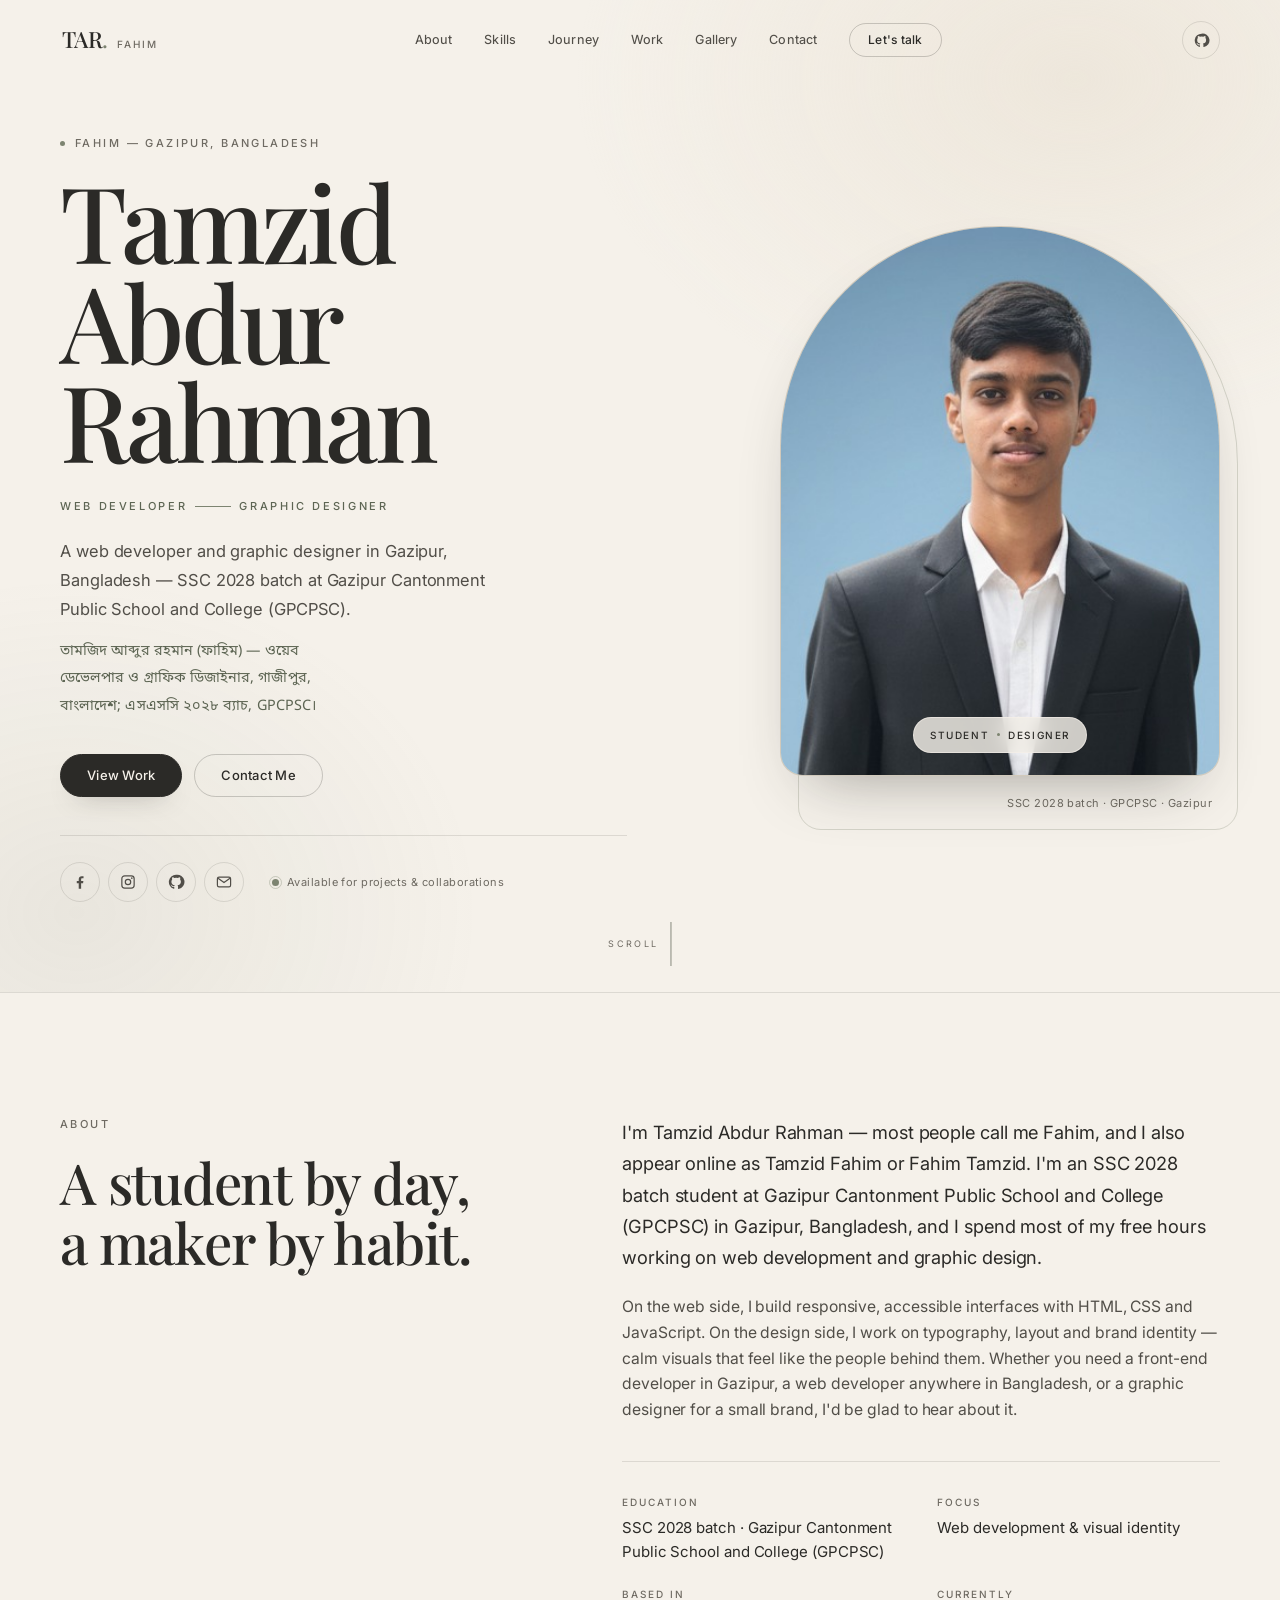
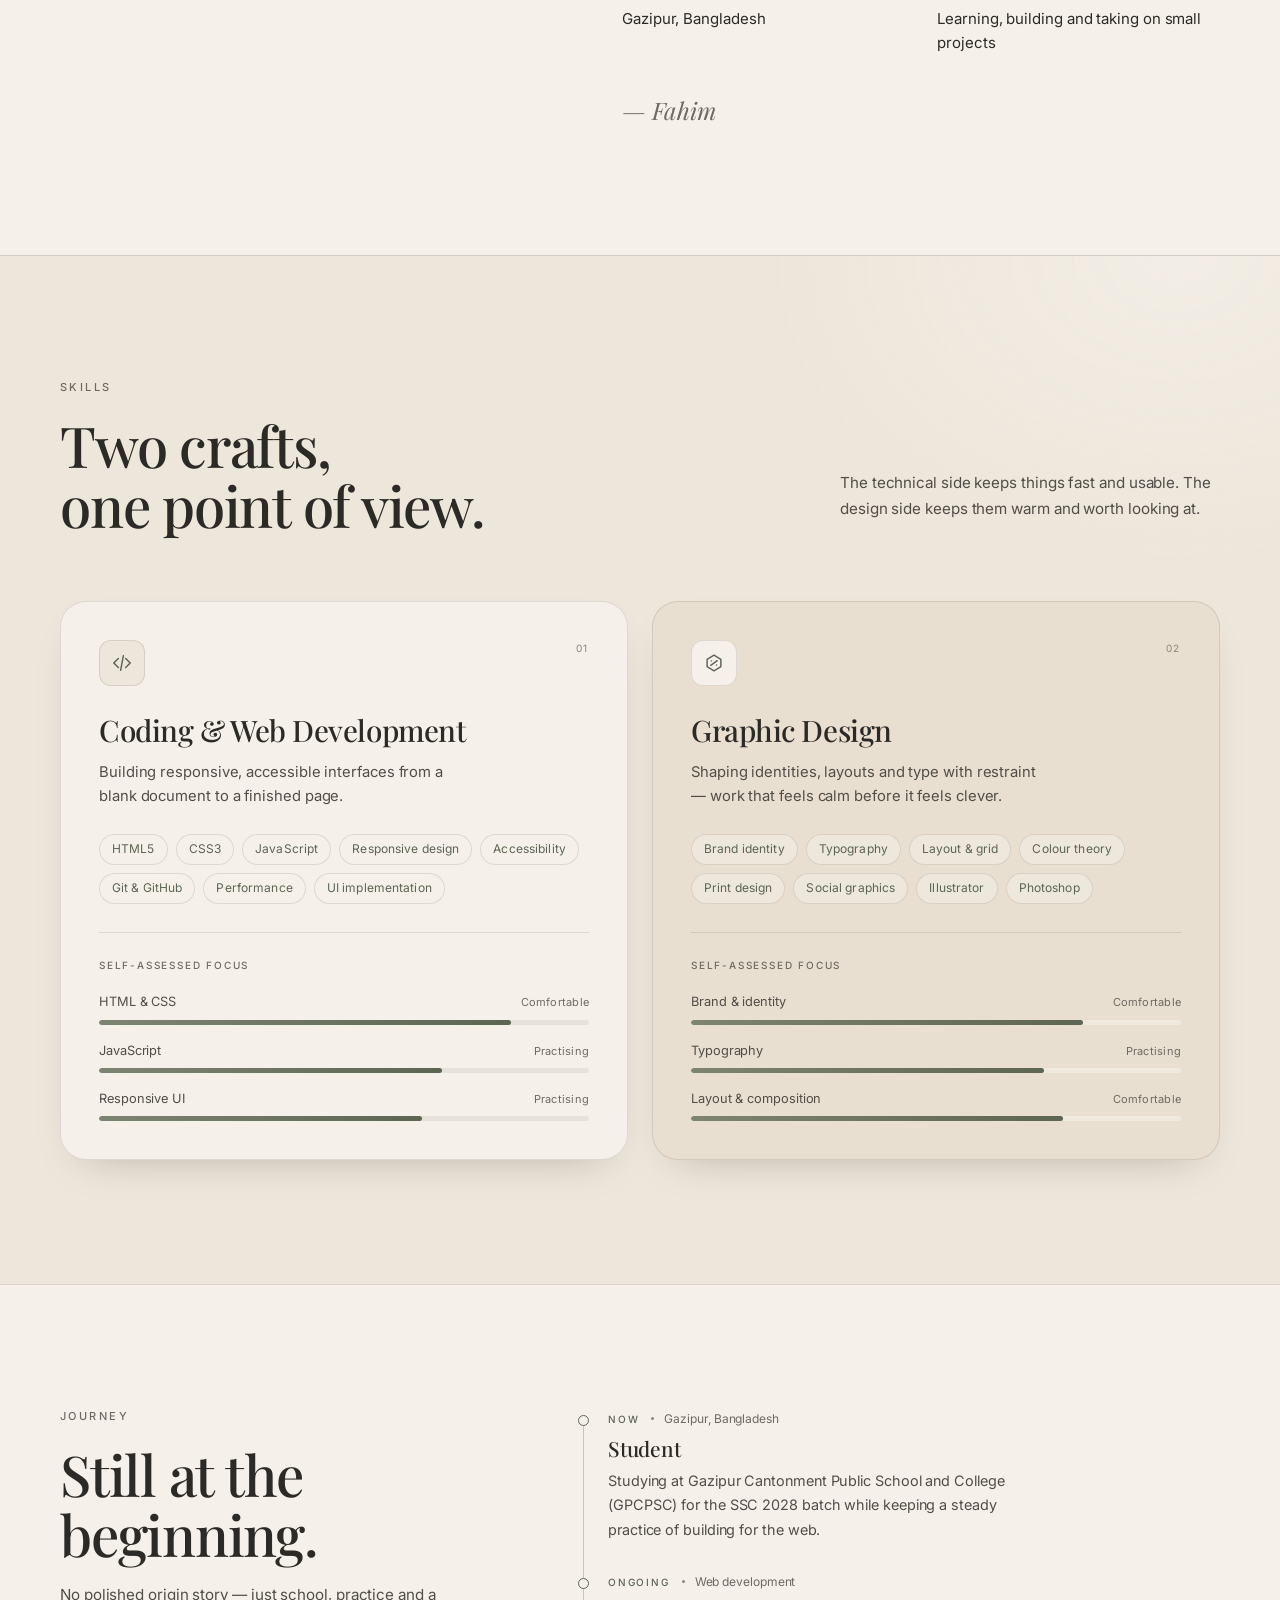
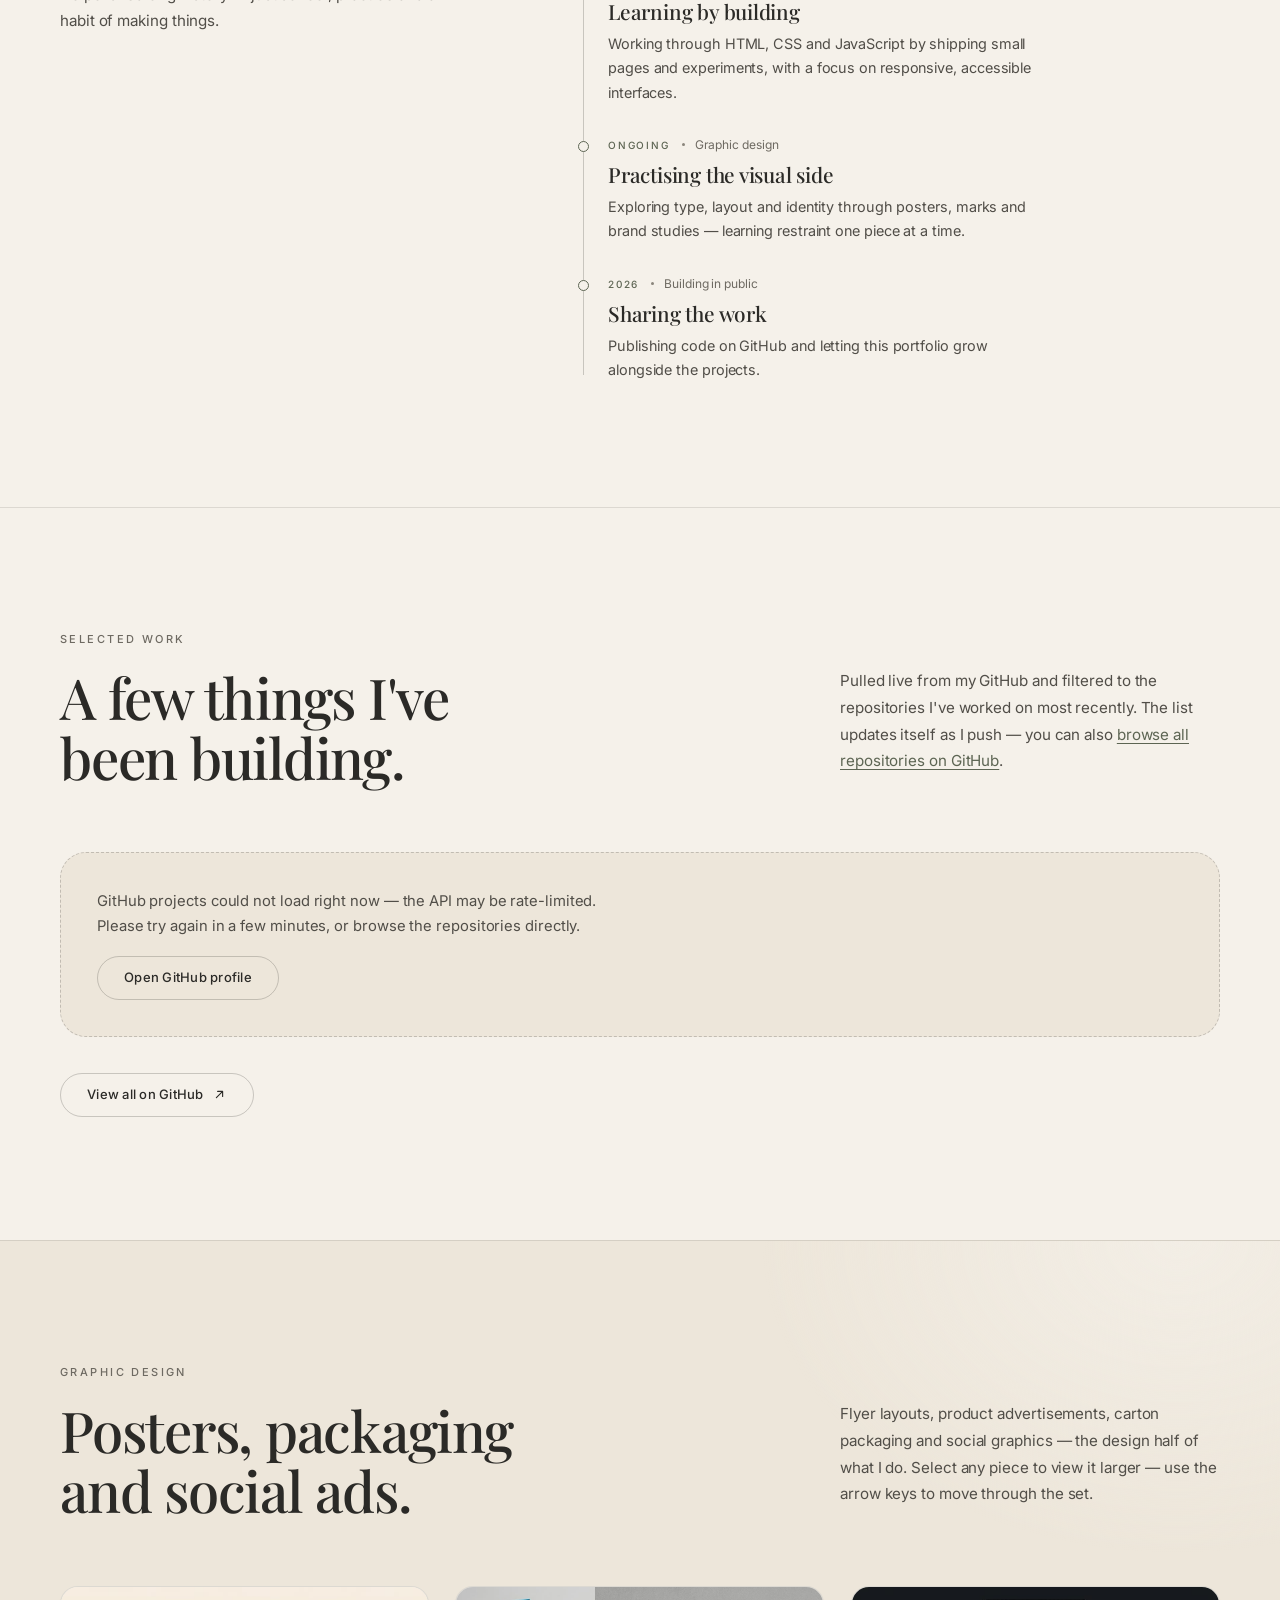
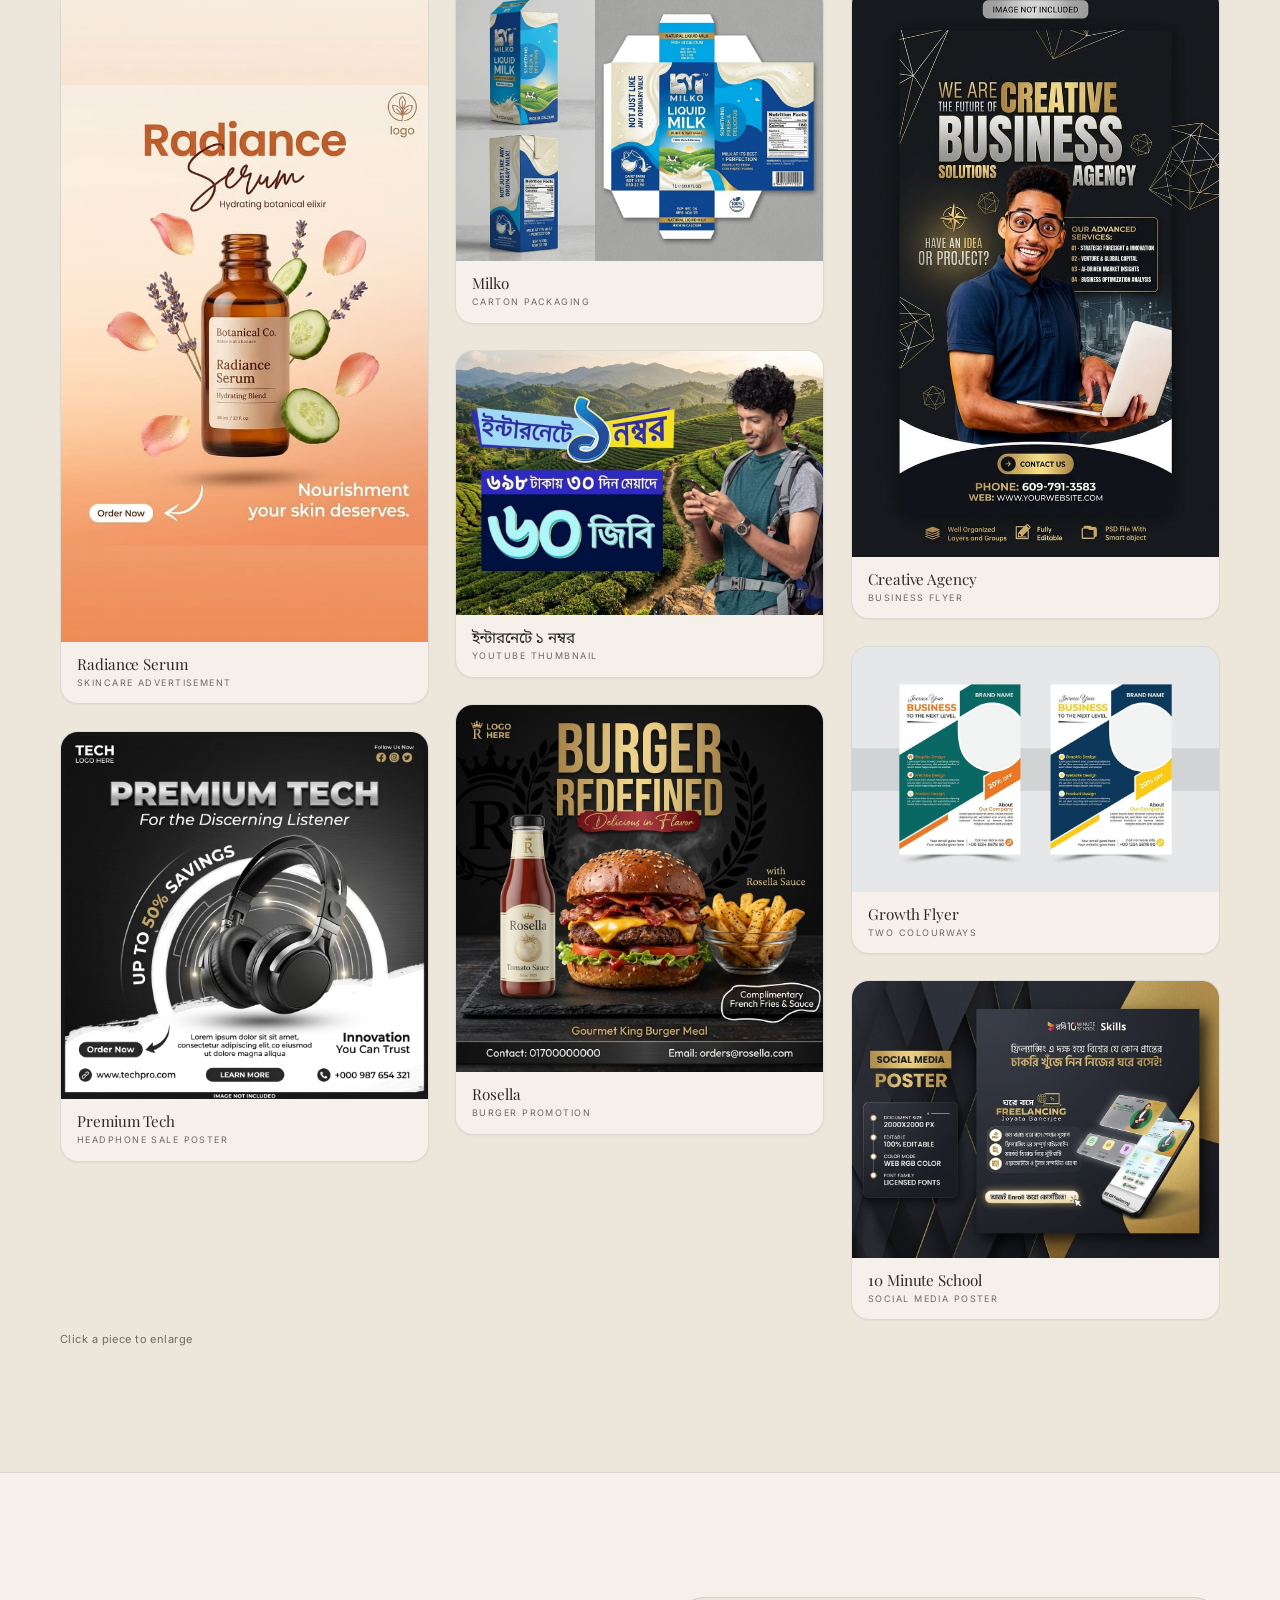
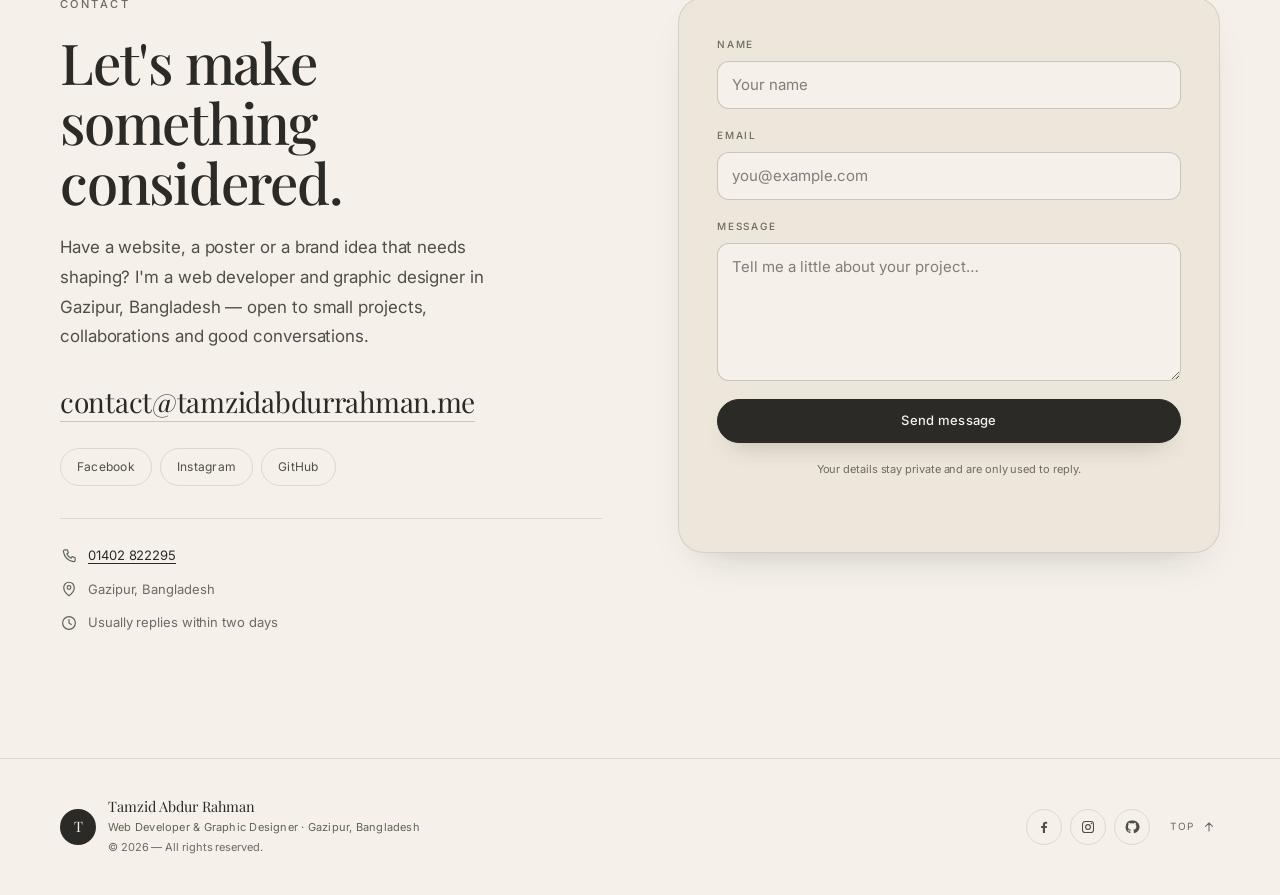
==== commit f83502f2: "Show real design work in the gallery Replace the six placeholder SVGs with the eight actual pieces, " ====
--- a/index.html
+++ b/index.html
@@ -8,6 +8,7 @@
   <meta name="author" content="Tamzid Abdur Rahman">
   <meta name="robots" content="index, follow, max-image-preview:large, max-snippet:-1, max-video-preview:-1">
   <meta name="theme-color" content="#F5F1EA">
+  <meta name="color-scheme" content="light">
   <link rel="canonical" href="https://tamzidabdurrahman.me/">
 
   <!-- Open Graph -->
@@ -43,7 +44,7 @@
   <link rel="preconnect" href="https://fonts.gstatic.com" crossorigin>
   <link href="https://fonts.googleapis.com/css2?family=Inter:wght@300;400;500;600&family=Noto+Sans+Bengali:wght@400;500&family=Playfair+Display:ital,wght@0,400;0,500;0,600;1,400&display=swap" rel="stylesheet">
 
-  <link rel="stylesheet" href="css/style.css?v=202610311214">
+  <link rel="stylesheet" href="css/style.css?v=202611021520">
 
   <script type="application/ld+json">
   {
@@ -79,8 +80,8 @@
     },
     "sameAs": [
       "https://github.com/fahim5536",
-      "https://facebook.com/YOUR_USERNAME",
-      "https://instagram.com/YOUR_USERNAME"
+      "https://www.instagram.com/dev_fahim/",
+      "https://www.facebook.com/md.fahim.857746"
     ]
   }
   </script>
@@ -170,11 +171,10 @@
           </div>
           <div class="hero-meta">
             <div class="socials" aria-label="Social links">
-              <!-- TODO: replace the Facebook and Instagram placeholders below -->
-              <a href="https://facebook.com/YOUR_USERNAME" target="_blank" rel="noopener noreferrer" aria-label="Facebook">
+              <a href="https://www.facebook.com/md.fahim.857746" target="_blank" rel="noopener noreferrer" aria-label="Facebook — Tamzid Abdur Rahman">
                 <svg viewBox="0 0 24 24" width="18" height="18" aria-hidden="true" focusable="false"><path fill="currentColor" d="M13.5 21v-7.5h2.6l.4-3h-3V8.6c0-.9.3-1.5 1.6-1.5H16.7V4.4c-.3 0-1.3-.1-2.4-.1-2.4 0-4 1.5-4 4.1v2.1H7.7v3h2.6V21h3.2Z"/></svg>
               </a>
-              <a href="https://instagram.com/YOUR_USERNAME" target="_blank" rel="noopener noreferrer" aria-label="Instagram">
+              <a href="https://www.instagram.com/dev_fahim/" target="_blank" rel="noopener noreferrer" aria-label="Instagram — dev_fahim">
                 <svg viewBox="0 0 24 24" width="18" height="18" aria-hidden="true" focusable="false"><path fill="none" stroke="currentColor" stroke-width="1.6" d="M7.6 3.8h8.8a3.8 3.8 0 0 1 3.8 3.8v8.8a3.8 3.8 0 0 1-3.8 3.8H7.6a3.8 3.8 0 0 1-3.8-3.8V7.6a3.8 3.8 0 0 1 3.8-3.8Z"/><circle cx="12" cy="12" r="3.6" fill="none" stroke="currentColor" stroke-width="1.6"/><circle cx="17.1" cy="6.9" r="1.1" fill="currentColor"/></svg>
               </a>
               <a href="https://github.com/fahim5536" target="_blank" rel="noopener noreferrer" aria-label="GitHub">
@@ -409,14 +409,14 @@
           <p class="section-lede">
             Pulled live from my GitHub and filtered to the repositories I've worked on
             most recently. The list updates itself as I push — you can also
-            <a href="https://github.com/fahim5536" target="_blank" rel="noopener noreferrer">browse all repositories on GitHub</a>.
+            <a href="https://github.com/fahim5536" target="_blank" rel="noopener noreferrer" aria-label="Browse all repositories on GitHub — fahim5536">browse all repositories on GitHub</a>.
           </p>
         </div>
 
         <div class="github-activity" id="github-activity" hidden>
           <div class="activity-head">
             <span class="activity-title">GitHub activity</span>
-            <a class="activity-profile" href="https://github.com/fahim5536" target="_blank" rel="noopener noreferrer">@fahim5536</a>
+            <a class="activity-profile" href="https://github.com/fahim5536" target="_blank" rel="noopener noreferrer" aria-label="GitHub profile — fahim5536">@fahim5536</a>
           </div>
           <div class="activity-stats">
             <div class="activity-stat">
@@ -440,12 +440,12 @@
         <noscript>
           <div class="projects-fallback">
             <p>This section loads projects live from GitHub, so JavaScript is required. You can browse the repositories directly instead.</p>
-            <a class="btn btn-outline" href="https://github.com/fahim5536" target="_blank" rel="noopener noreferrer">Open GitHub profile</a>
+            <a class="btn btn-outline" href="https://github.com/fahim5536" target="_blank" rel="noopener noreferrer" aria-label="Open GitHub profile — fahim5536">Open GitHub profile</a>
           </div>
         </noscript>
 
         <div class="projects-footer" data-reveal>
-          <a class="btn btn-outline" href="https://github.com/fahim5536" target="_blank" rel="noopener noreferrer">
+          <a class="btn btn-outline" href="https://github.com/fahim5536" target="_blank" rel="noopener noreferrer" aria-label="View all repositories on GitHub — fahim5536">
             View all on GitHub
             <svg viewBox="0 0 24 24" width="15" height="15" fill="none" stroke="currentColor" stroke-width="1.8" stroke-linecap="round" stroke-linejoin="round" aria-hidden="true"><path d="M7 17 17 7M9 7h8v8"/></svg>
           </a>
@@ -459,56 +459,71 @@
         <div class="section-head section-head-row" data-reveal>
           <div>
             <p class="eyebrow">Graphic design</p>
-            <h2 id="gallery-title" class="section-title">Off the screen,<br>onto paper.</h2>
+            <h2 id="gallery-title" class="section-title">Posters, packaging<br>and social ads.</h2>
           </div>
           <p class="section-lede">
-            Posters, type studies and identity explorations. Select any piece to view it
-            larger — use the arrow keys to move through the set.
+            Flyer layouts, product advertisements, carton packaging and social graphics —
+            the design half of what I do. Select any piece to view it larger — use the
+            arrow keys to move through the set.
           </p>
         </div>
 
         <div class="gallery" data-gallery>
-          <!-- Replace these images and captions with your own design work -->
+          <!-- Ordered so the CSS masonry columns finish at a similar height -->
           <figure class="gallery-item" data-reveal>
-            <button class="gallery-trigger" type="button" data-gallery-item data-caption="Quiet Type — letterform study, 2026" aria-label="View Quiet Type, letterform study">
-              <img src="assets/gallery-01.svg" width="800" height="1000" alt="Dark poster with a large cream letter Q and a sage circle" loading="lazy" decoding="async">
-            </button>
-            <figcaption>Quiet Type <span>Letterform study</span></figcaption>
+            <button class="gallery-trigger" type="button" data-gallery-item data-caption="Radiance Serum — skincare advertisement" aria-label="View Radiance Serum, skincare advertisement">
+              <img src="assets/design-radiance-serum-ad.jpg" width="617" height="1100" alt="Vertical skincare advertisement on a peach gradient, with an amber bottle ringed by rose petals, cucumber slices and lavender sprigs" loading="lazy" decoding="async">
+            </button>
+            <figcaption>Radiance Serum <span>Skincare advertisement</span></figcaption>
           </figure>
 
           <figure class="gallery-item" data-reveal data-delay="60">
-            <button class="gallery-trigger" type="button" data-gallery-item data-caption="Sage &amp; Stone — brand board, 2026" aria-label="View Sage and Stone, brand board">
-              <img src="assets/gallery-02.svg" width="1000" height="800" alt="Brand board with colour swatches and a circular S monogram" loading="lazy" decoding="async">
-            </button>
-            <figcaption>Sage &amp; Stone <span>Brand board</span></figcaption>
+            <button class="gallery-trigger" type="button" data-gallery-item data-caption="Premium Tech — headphone sale poster" aria-label="View Premium Tech, headphone sale poster">
+              <img src="assets/design-premium-tech-poster.jpg" width="1024" height="1024" alt="Square black poster with chrome Premium Tech lettering, black over-ear headphones and a curved up to 50 percent savings arc" loading="lazy" decoding="async">
+            </button>
+            <figcaption>Premium Tech <span>Headphone sale poster</span></figcaption>
           </figure>
 
           <figure class="gallery-item" data-reveal data-delay="120">
-            <button class="gallery-trigger" type="button" data-gallery-item data-caption="Herbarium — ink study, 2026" aria-label="View Herbarium, ink study">
-              <img src="assets/gallery-03.svg" width="800" height="1000" alt="Cream poster with delicate sage line drawings of grasses" loading="lazy" decoding="async">
-            </button>
-            <figcaption>Herbarium <span>Ink study</span></figcaption>
+            <button class="gallery-trigger" type="button" data-gallery-item data-caption="Milko — liquid milk carton packaging" aria-label="View Milko, liquid milk carton packaging">
+              <img src="assets/design-milko-carton-packaging.jpg" width="1100" height="821" alt="Blue and cream liquid milk carton shown as two three-dimensional mockups beside the unfolded packaging layout with a nutrition panel and barcode" loading="lazy" decoding="async">
+            </button>
+            <figcaption>Milko <span>Carton packaging</span></figcaption>
           </figure>
 
           <figure class="gallery-item" data-reveal>
-            <button class="gallery-trigger" type="button" data-gallery-item data-caption="The Slow Made Life — editorial spread, 2025" aria-label="View The Slow Made Life, editorial spread">
-              <img src="assets/gallery-04.svg" width="1000" height="800" alt="Open magazine spread with a large serif headline and text columns" loading="lazy" decoding="async">
-            </button>
-            <figcaption>The Slow Made Life <span>Editorial spread</span></figcaption>
+            <button class="gallery-trigger" type="button" data-gallery-item data-caption="ইন্টারনেটে ১ নম্বর — Bengali YouTube thumbnail" aria-label="View internet offer YouTube thumbnail">
+              <img src="assets/design-tea-garden-thumbnail.jpg" width="1100" height="792" alt="YouTube thumbnail over a tea garden hillside: a young man checking his phone beside bold Bengali type reading 698 taka, 30 days, 60 GB" loading="lazy" decoding="async">
+            </button>
+            <figcaption>ইন্টারনেটে ১ নম্বর <span>YouTube thumbnail</span></figcaption>
           </figure>
 
           <figure class="gallery-item" data-reveal data-delay="60">
-            <button class="gallery-trigger" type="button" data-gallery-item data-caption="Monograms — mark exploration, 2025" aria-label="View Monograms, mark exploration">
-              <img src="assets/gallery-05.svg" width="800" height="1000" alt="Grid of four geometric monogram marks in ink and sage" loading="lazy" decoding="async">
-            </button>
-            <figcaption>Monograms <span>Mark exploration</span></figcaption>
+            <button class="gallery-trigger" type="button" data-gallery-item data-caption="Rosella — burger promotion" aria-label="View Rosella, burger promotion">
+              <img src="assets/design-rosella-burger-ad.jpg" width="1024" height="1024" alt="Square dark food advertisement with gold Burger Redefined lettering, a cheeseburger, a bottle of tomato sauce and a bowl of fries" loading="lazy" decoding="async">
+            </button>
+            <figcaption>Rosella <span>Burger promotion</span></figcaption>
           </figure>
 
           <figure class="gallery-item" data-reveal data-delay="120">
-            <button class="gallery-trigger" type="button" data-gallery-item data-caption="Field Notes — packaging, 2025" aria-label="View Field Notes, packaging">
-              <img src="assets/gallery-06.svg" width="800" height="1000" alt="Sand-coloured coffee packet with a cream label and serif wordmark" loading="lazy" decoding="async">
-            </button>
-            <figcaption>Field Notes <span>Packaging</span></figcaption>
+            <button class="gallery-trigger" type="button" data-gallery-item data-caption="Creative agency — business flyer" aria-label="View Creative agency, business flyer">
+              <img src="assets/design-creative-agency-flyer.jpg" width="709" height="1100" alt="Tall black and gold agency flyer with metallic headline type, thin geometric ornaments and a man holding a laptop" loading="lazy" decoding="async">
+            </button>
+            <figcaption>Creative Agency <span>Business flyer</span></figcaption>
+          </figure>
+
+          <figure class="gallery-item" data-reveal>
+            <button class="gallery-trigger" type="button" data-gallery-item data-caption="Growth flyer — two colourways" aria-label="View Growth flyer, two colourways">
+              <img src="assets/design-business-flyer-variants.jpg" width="1100" height="733" alt="Two business flyer layouts side by side, one teal and orange and one navy and yellow, each with curved panels and a 20 percent off ribbon" loading="lazy" decoding="async">
+            </button>
+            <figcaption>Growth Flyer <span>Two colourways</span></figcaption>
+          </figure>
+
+          <figure class="gallery-item" data-reveal data-delay="60">
+            <button class="gallery-trigger" type="button" data-gallery-item data-caption="10 Minute School Skills — social media poster" aria-label="View 10 Minute School Skills, social media poster">
+              <img src="assets/design-10minute-school-poster.jpg" width="1100" height="829" alt="Navy and gold social media poster in Bengali promoting a freelancing course, previewed on a phone mockup beside a specification panel" loading="lazy" decoding="async">
+            </button>
+            <figcaption>10 Minute School <span>Social media poster</span></figcaption>
           </figure>
         </div>
 
@@ -532,11 +547,10 @@
             <a href="mailto:contact@tamzidabdurrahman.me">contact@tamzidabdurrahman.me</a>
           </p>
 
-          <!-- TODO: replace the Facebook and Instagram placeholders below -->
           <div class="socials socials-pills" aria-label="Social links">
-            <a href="https://facebook.com/YOUR_USERNAME" target="_blank" rel="noopener noreferrer">Facebook</a>
-            <a href="https://instagram.com/YOUR_USERNAME" target="_blank" rel="noopener noreferrer">Instagram</a>
-            <a href="https://github.com/fahim5536" target="_blank" rel="noopener noreferrer">GitHub</a>
+            <a href="https://www.facebook.com/md.fahim.857746" target="_blank" rel="noopener noreferrer" aria-label="Facebook — Tamzid Abdur Rahman">Facebook</a>
+            <a href="https://www.instagram.com/dev_fahim/" target="_blank" rel="noopener noreferrer" aria-label="Instagram — dev_fahim">Instagram</a>
+            <a href="https://github.com/fahim5536" target="_blank" rel="noopener noreferrer" aria-label="GitHub — fahim5536">GitHub</a>
           </div>
 
           <ul class="contact-facts">
@@ -556,14 +570,9 @@
         </div>
 
         <div class="contact-card" data-reveal data-delay="100">
-          <!--
-            FORMSPREE SETUP
-            1. Create a form at https://formspree.io (free tier is fine).
-            2. Replace YOUR_FORM_ID below with the ID from your form's endpoint.
-            3. The form works without JavaScript too — Formspree will redirect after submit.
-          -->
-          <form id="contact-form" class="contact-form" action="https://formspree.io/f/YOUR_FORM_ID" method="POST">
+          <form id="contact-form" class="contact-form" action="https://formspree.io/f/xljjpavk" method="POST">
             <input type="hidden" name="_subject" value="New message from tamzidabdurrahman.me">
+            <input type="hidden" name="_next" value="https://tamzidabdurrahman.me/sent.html">
             <input type="text" name="_gotcha" class="hp-field" tabindex="-1" autocomplete="off" aria-hidden="true">
 
             <div class="field">
@@ -606,11 +615,10 @@
       </div>
 
       <div class="footer-socials" aria-label="Social links" data-placeholder-socials>
-        <!-- TODO: replace the Facebook and Instagram placeholders below -->
-        <a href="https://facebook.com/YOUR_USERNAME" target="_blank" rel="noopener noreferrer" aria-label="Facebook">
+        <a href="https://www.facebook.com/md.fahim.857746" target="_blank" rel="noopener noreferrer" aria-label="Facebook — Tamzid Abdur Rahman">
           <svg viewBox="0 0 24 24" width="16" height="16" aria-hidden="true" focusable="false"><path fill="currentColor" d="M13.5 21v-7.5h2.6l.4-3h-3V8.6c0-.9.3-1.5 1.6-1.5H16.7V4.4c-.3 0-1.3-.1-2.4-.1-2.4 0-4 1.5-4 4.1v2.1H7.7v3h2.6V21h3.2Z"/></svg>
         </a>
-        <a href="https://instagram.com/YOUR_USERNAME" target="_blank" rel="noopener noreferrer" aria-label="Instagram">
+        <a href="https://www.instagram.com/dev_fahim/" target="_blank" rel="noopener noreferrer" aria-label="Instagram — dev_fahim">
           <svg viewBox="0 0 24 24" width="16" height="16" aria-hidden="true" focusable="false"><path fill="none" stroke="currentColor" stroke-width="1.6" d="M7.6 3.8h8.8a3.8 3.8 0 0 1 3.8 3.8v8.8a3.8 3.8 0 0 1-3.8 3.8H7.6a3.8 3.8 0 0 1-3.8-3.8V7.6a3.8 3.8 0 0 1 3.8-3.8Z"/><circle cx="12" cy="12" r="3.6" fill="none" stroke="currentColor" stroke-width="1.6"/><circle cx="17.1" cy="6.9" r="1.1" fill="currentColor"/></svg>
         </a>
         <a href="https://github.com/fahim5536" target="_blank" rel="noopener noreferrer" aria-label="GitHub">
@@ -634,10 +642,10 @@
         <svg viewBox="0 0 24 24" width="22" height="22" fill="none" stroke="currentColor" stroke-width="1.5" stroke-linecap="round" stroke-linejoin="round" aria-hidden="true"><path d="M15 6l-6 6 6 6"/></svg>
       </button>
       <figure class="lightbox-figure">
-        <img id="lightbox-image" class="lightbox-image" src="assets/gallery-01.svg" alt="" width="800" height="1000">
+        <img id="lightbox-image" class="lightbox-image" src="assets/design-radiance-serum-ad.jpg" alt="Vertical skincare advertisement on a peach gradient, with an amber bottle ringed by rose petals, cucumber slices and lavender sprigs" width="617" height="1100">
         <figcaption class="lightbox-caption">
-          <span id="lightbox-caption">Quiet Type — letterform study, 2026</span>
-          <span class="lightbox-counter" id="lightbox-counter">1 / 6</span>
+          <span id="lightbox-caption">Radiance Serum — skincare advertisement</span>
+          <span class="lightbox-counter" id="lightbox-counter">1 / 8</span>
         </figcaption>
       </figure>
       <button class="lightbox-nav lightbox-next" type="button" data-lightbox-next aria-label="Next piece">
@@ -646,7 +654,7 @@
     </div>
   </div>
 
-  <script src="js/main.js?v=202610311214" defer></script>
-  <script src="js/protect.js?v=202610311214" defer></script>
+  <script src="js/main.js?v=202611021520" defer></script>
+  <script src="js/protect.js?v=202611021520" defer></script>
 </body>
 </html>
--- a/css/style.css
+++ b/css/style.css
@@ -44,6 +44,7 @@
 html {
   scroll-behavior: smooth;
   -webkit-text-size-adjust: 100%;
+  color-scheme: light;
 }
 
 body {
@@ -1564,6 +1565,14 @@
   border-radius: var(--radius-md);
   background: var(--bg);
   overflow: hidden;
+  box-shadow: 0 1px 2px rgba(43, 42, 39, 0.05);
+  transition: box-shadow 0.35s var(--ease), border-color 0.35s var(--ease);
+}
+
+.gallery-item:hover,
+.gallery-item:focus-within {
+  border-color: rgba(43, 42, 39, 0.22);
+  box-shadow: 0 20px 44px -28px rgba(43, 42, 39, 0.42);
 }
 
 .gallery-trigger {
@@ -1585,6 +1594,37 @@
   transition: background-color 0.35s var(--ease);
 }
 
+.gallery-trigger::before {
+  content: "+";
+  position: absolute;
+  top: 50%;
+  left: 50%;
+  z-index: 1;
+  display: grid;
+  place-items: center;
+  width: 46px;
+  height: 46px;
+  margin: -23px 0 0 -23px;
+  border-radius: 999px;
+  background: rgba(245, 241, 234, 0.92);
+  box-shadow: 0 12px 28px -12px rgba(24, 23, 21, 0.55);
+  color: var(--text);
+  font-family: var(--sans);
+  font-size: 1.5rem;
+  font-weight: 400;
+  line-height: 1;
+  opacity: 0;
+  transform: scale(0.84);
+  transition: opacity 0.3s var(--ease), transform 0.3s var(--ease);
+  pointer-events: none;
+}
+
+.gallery-trigger:hover::before,
+.gallery-trigger:focus-visible::before {
+  opacity: 1;
+  transform: scale(1);
+}
+
 .gallery-trigger:hover::after,
 .gallery-trigger:focus-visible::after {
   background: rgba(43, 42, 39, 0.06);
@@ -1605,7 +1645,8 @@
   flex-direction: column;
   gap: 2px;
   padding: 13px 16px 15px;
-  font-family: var(--serif);
+  font-family: "Playfair Display", "Iowan Old Style", Georgia,
+    "Noto Sans Bengali", "Nirmala UI", "Vrinda", serif;
   font-size: 0.95rem;
   letter-spacing: -0.005em;
   line-height: 1.3;
@@ -1664,6 +1705,7 @@
 
 .lightbox-image {
   width: auto;
+  height: auto;
   max-width: 100%;
   max-height: 76svh;
   border-radius: 10px;
@@ -1679,6 +1721,8 @@
   gap: 8px 20px;
   margin-top: 14px;
   color: rgba(245, 241, 234, 0.8);
+  font-family: "Inter", -apple-system, BlinkMacSystemFont, "Segoe UI",
+    "Noto Sans Bengali", "Nirmala UI", "Vrinda", Roboto, Helvetica, Arial, sans-serif;
   font-size: 0.75rem;
   letter-spacing: 0.03em;
 }
@@ -2150,12 +2194,12 @@
 
 @media (min-width: 700px) {
   .gallery {
-    columns: 3;
-    column-gap: 22px;
+    columns: 2;
+    column-gap: 26px;
   }
 
   .gallery-item {
-    margin-bottom: 22px;
+    margin-bottom: 26px;
   }
 
   .lightbox {
